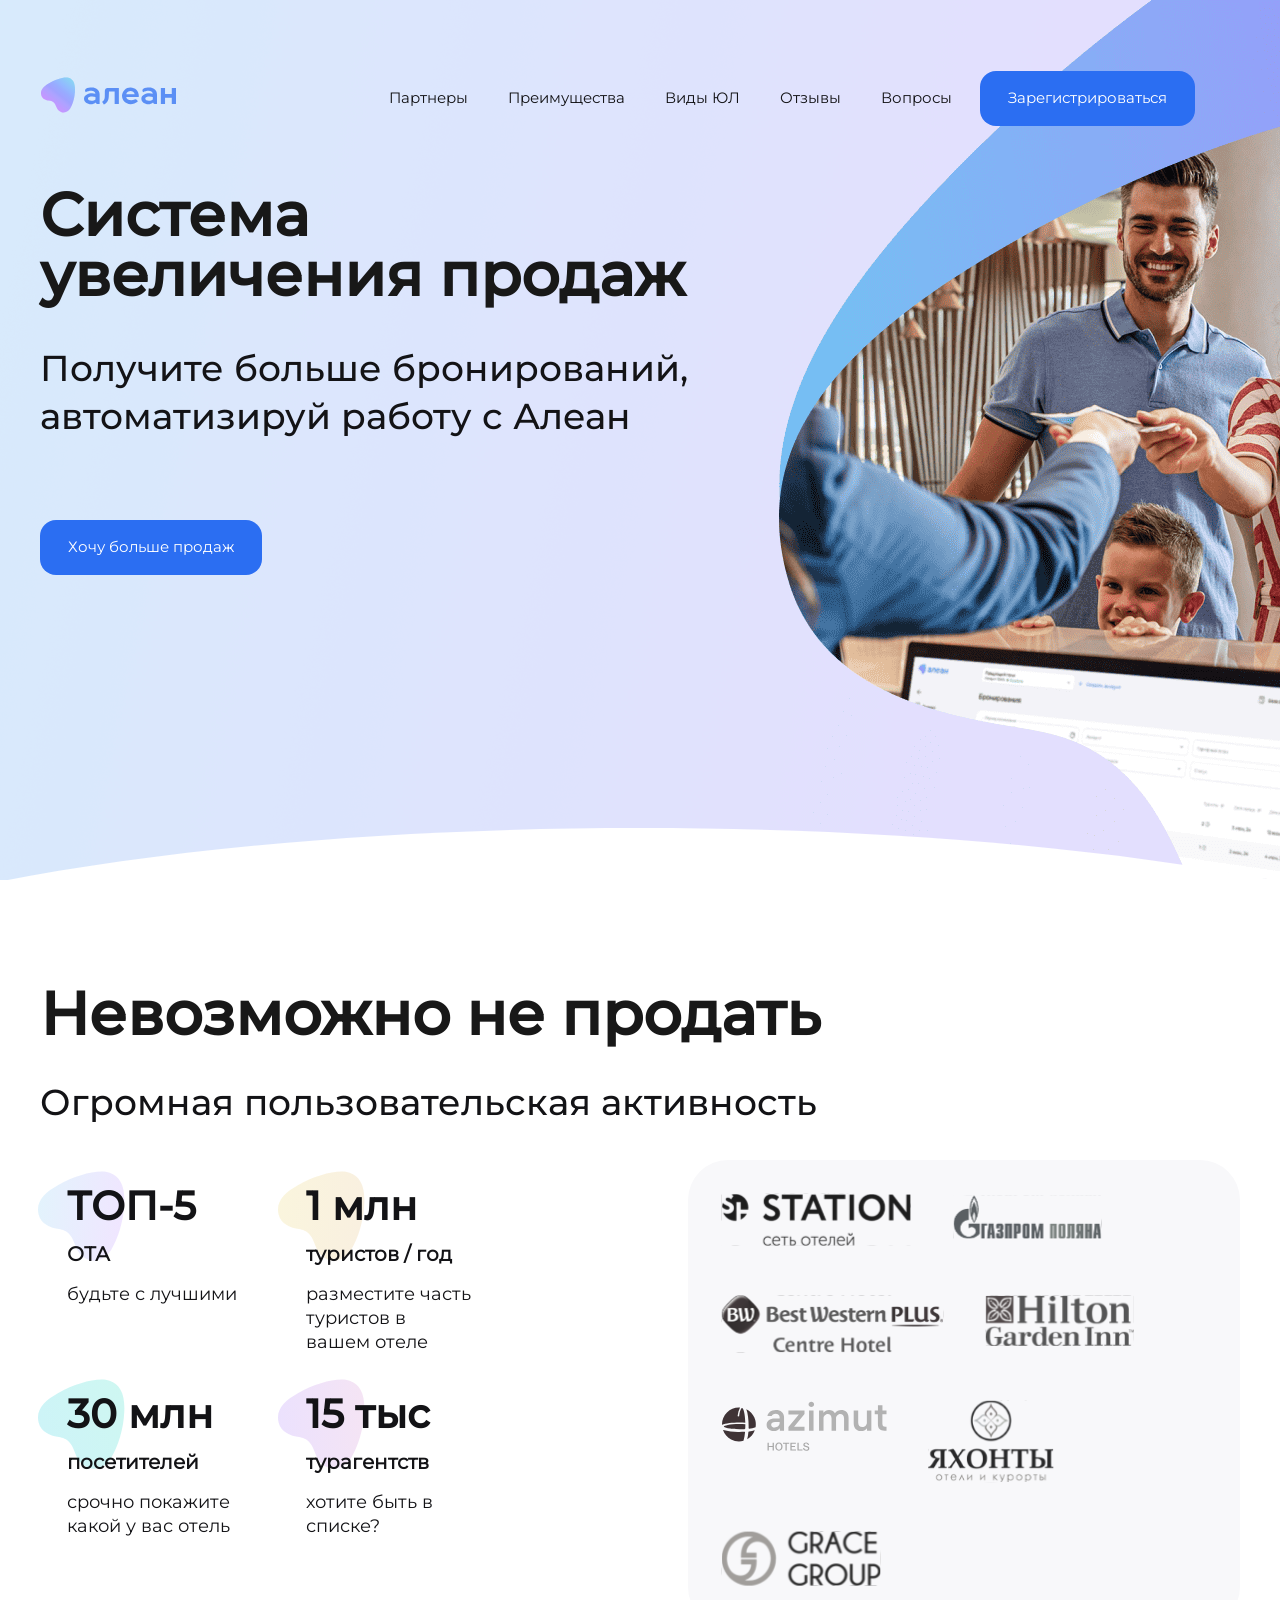
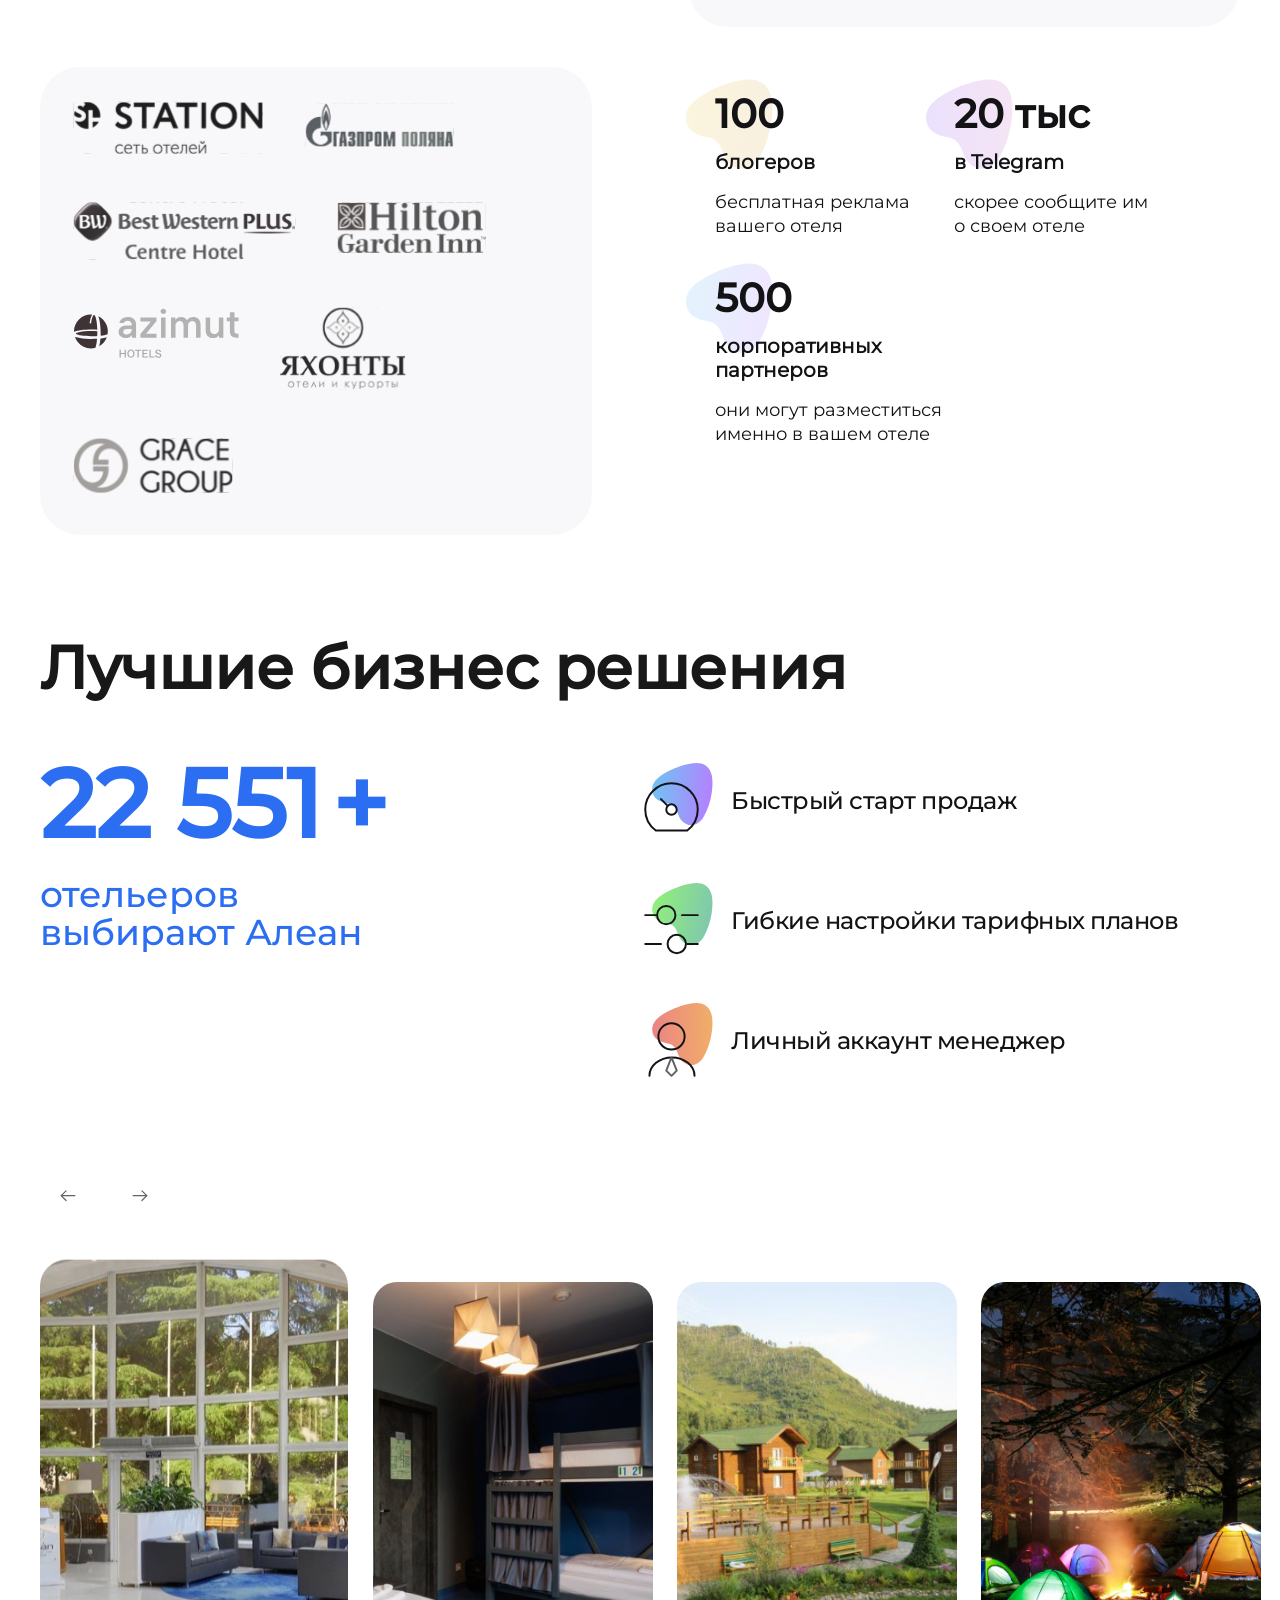
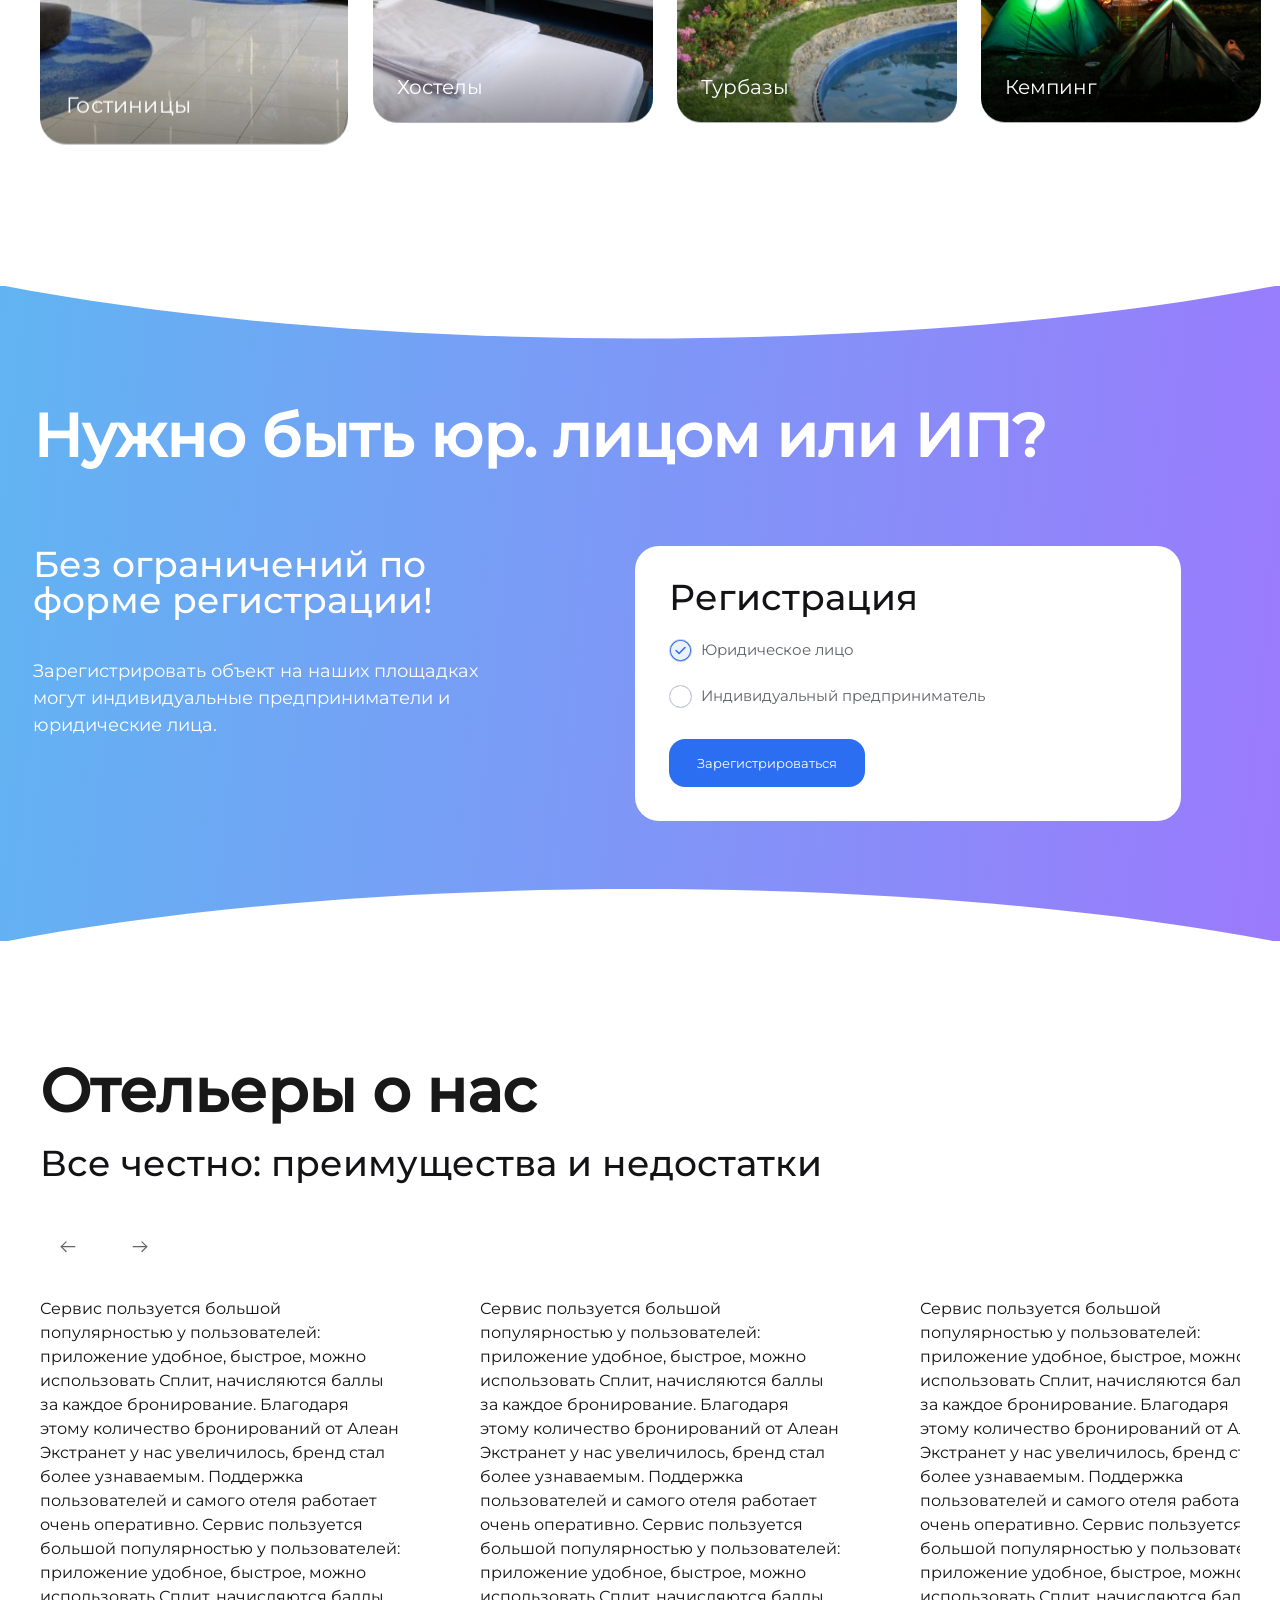
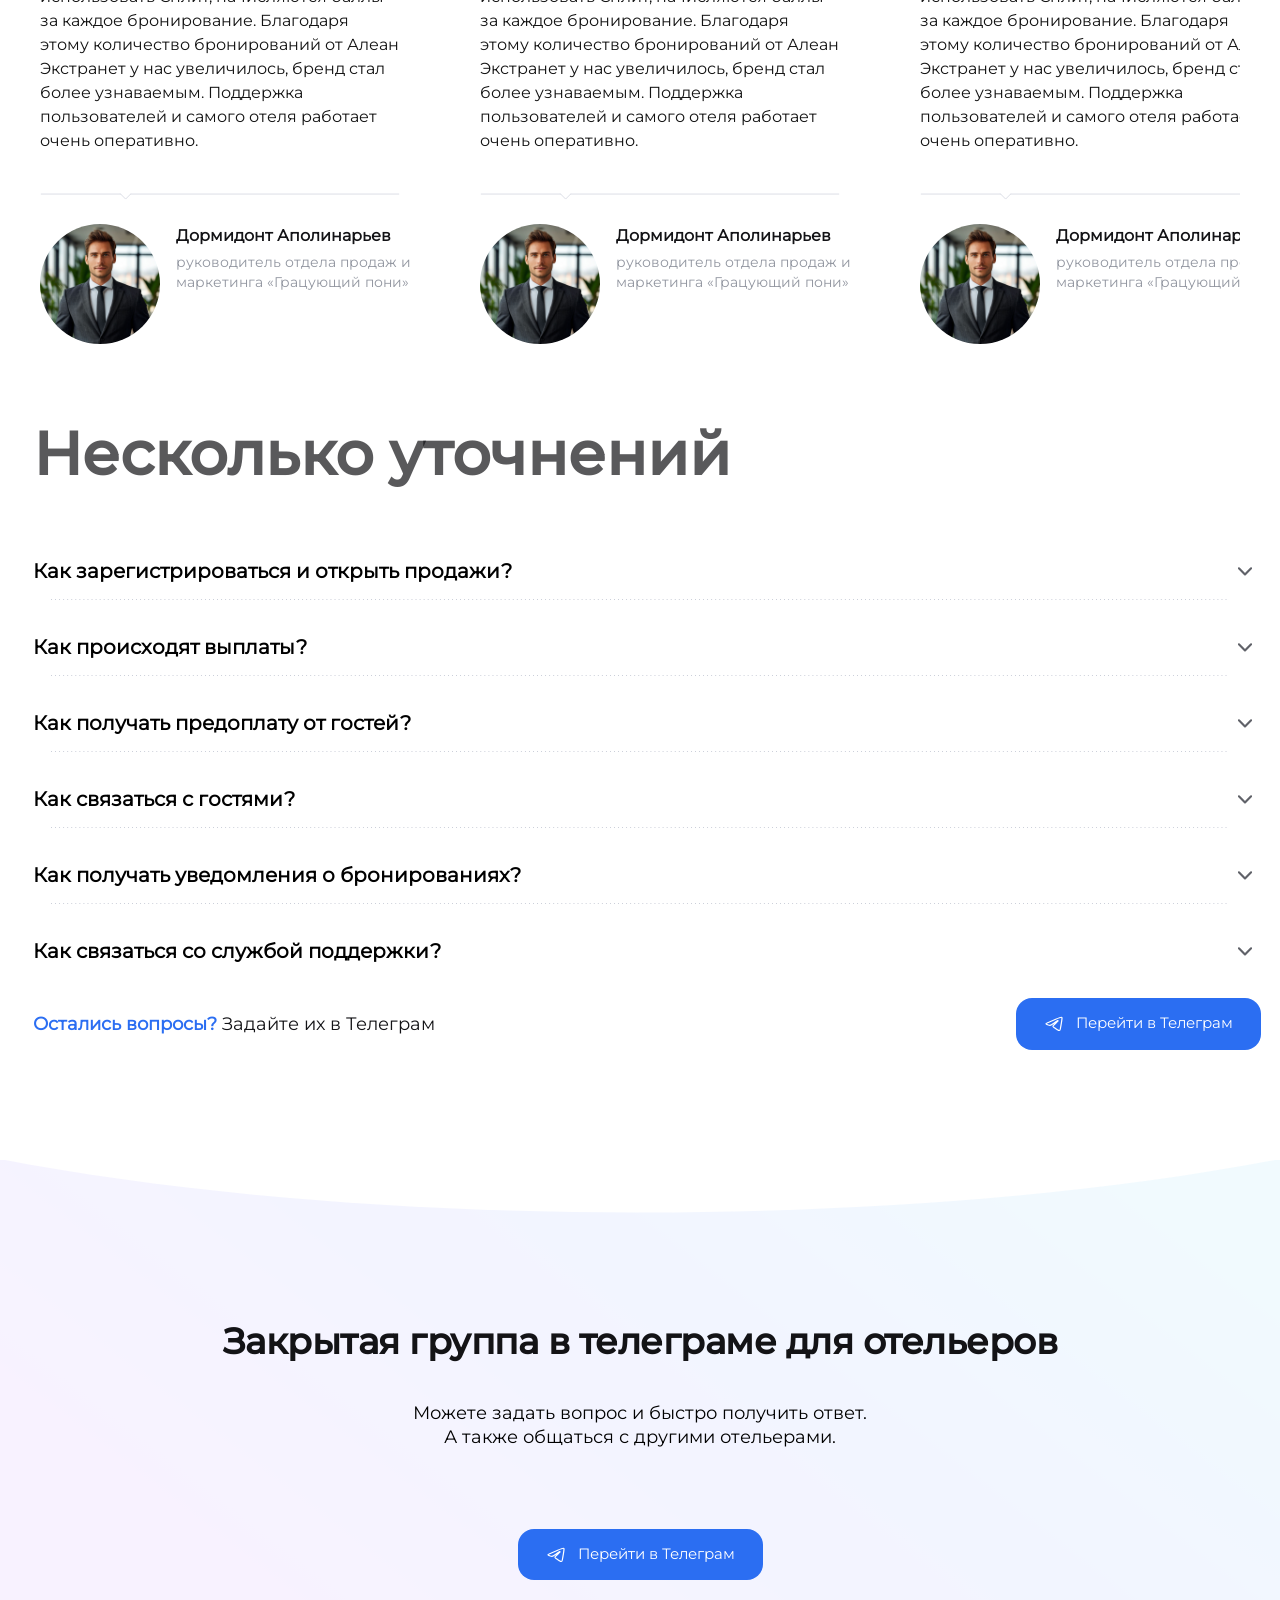
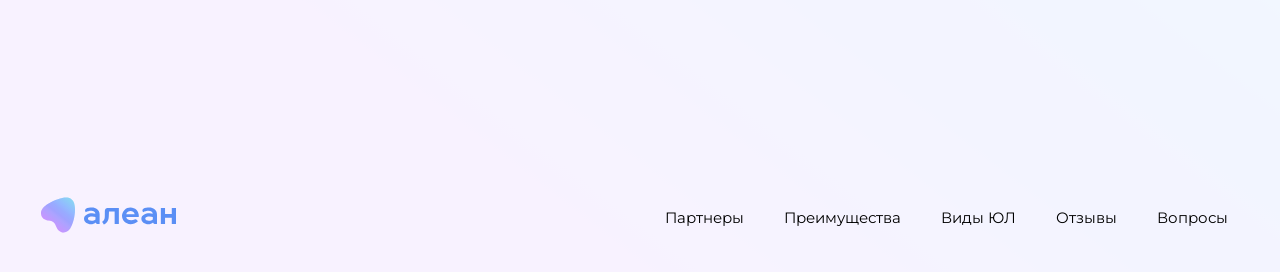
==== index.html @ 61c2b5ed "g" ====
<!DOCTYPE html>
<html lang="ru">
  <head>
    <meta charset="UTF-8" >
    <meta name="viewport" content="width=device-width, initial-scale=1.0" >
    <title>
      Экстранет Алеан - Продать номер стало еще проще. В ТОПе OTA продаж
    </title>
    <meta
      name="description"
      content="Добавьте свой отель на Alean и привлеките больше туристов! Вы будете на сайте, в сети турагентств и корпоративных гостей."
    >
    <base href="/" >
    <link
      rel="preload"
      as="image"
      href="./assets/images/backgrounds/bg-360.webp"
      media="(max-width: 359px)"
    >
    <link
      rel="preload"
      as="image"
      href="./assets/images/backgrounds/bg-900.webp"
      media="(min-width: 360px) and (max-width: 899px)"
    >
    <link
      rel="preload"
      as="image"
      href="./assets/images/backgrounds/bg.webp"
      media="(min-width: 900px)"
    >

    <link rel="preload" as="style" href="./assets/css/style.css" >
    <link rel="modulepreload" as="script" href="./assets/js/slider.js" >
    <link rel="modulepreload" as="script" href="./assets/js/scroll.js" >

    <link rel="canonical" href="https://extranet.alean.ru/" >
    <link rel="publisher" href="https://extranet.alean.ru" >
    <meta name="author" content="ООО Алеан" >
    <meta name="copyright" content="ООО Алеан" >
    <meta name="robots" content="index follow" >
    <meta name="yandex" content="noyaca noarchive all" >
    <meta
      property="og:title"
      content="Продать номер стало еще проще. В ТОПе OTA продаж "
    >
    <meta
      property="og:description"
      content="Добавьте свой отель на Alean и привлеките больше туристов!"
    >
    <meta property="og:url" content="https://extranet.alean.ru" >
    <meta property="og:type" content="website" >
    <meta property="og:site_name" content="Эстранет Алеан" >
    <meta property="og:image" content="./assets/images/banner__promo.png" >
    <meta property="og:image:width" content="1200" >
    <meta property="og:image:height" content="630" >
    <meta
      property="og:image:alt"
      content="Добавьте свой отель на Alean и привлеките больше туристов!"
    >
    <!-- URL_изображения_1200x630 -->
    <meta property="og:image" content="./assets/images/banner__promo.png" >
    <meta property="og:image:width" content="600" >
    <meta property="og:image:height" content="315" >
    <meta
      property="og:image:alt"
      content="Добавьте свой отель на Alean и привлеките больше туристов!"
    >
    <!-- URL_изображения_600x315 -->
    <meta property="og:image" content="./assets/images/banner__promo.png" >
    <meta property="og:image:width" content="1200" >
    <meta property="og:image:height" content="1200" >
    <meta
      property="og:image:alt"
      content="Добавьте свой отель на Alean и привлеките больше туристов!"
    >
    <!-- URL_изображения_1200x1200 -->
    <meta property="og:image" content="./assets/images/banner__promo.png" >
    <meta property="og:image:width" content="900" >
    <meta property="og:image:height" content="600" >
    <meta
      property="og:image:alt"
      content="Добавьте свой отель на Alean и привлеките больше туристов!"
    >
    <!-- URL_изображения_900x600 -->
    <meta property="og:image" content="./assets/images/banner__promo.png" >
    <meta property="og:image:width" content="1200" >
    <meta property="og:image:height" content="900" >
    <meta
      property="og:image:alt"
      content="Добавьте свой отель на Alean и привлеките больше туристов!"
    >
    <!-- URL_изображения_1200x900 -->
    <meta property="og:locale" content="ru_RU" >
    <!--  -->
    <link
      rel="shortcut icon"
      href="./assets/images/favicon/favicon.ico"
      type="image/x-icon"
    >
    <link
      rel="apple-touch-icon"
      sizes="57x57"
      href="./assets/images/favicon/apple-touch-icon-57x57.png"
    >
    <link
      rel="apple-touch-icon"
      sizes="72x72"
      href="./assets/images/favicon/apple-touch-icon-72x72.png"
    >
    <link
      rel="apple-touch-icon"
      sizes="76x76"
      href="./assets/images/favicon/apple-touch-icon-76x76.png"
    >
    <link
      rel="apple-touch-icon"
      sizes="114x114"
      href="./assets/images/favicon/apple-touch-icon-114x114.png"
    >
    <link
      rel="apple-touch-icon"
      sizes="120x120"
      href="./assets/images/favicon/apple-touch-icon-120x120.png"
    >
    <link
      rel="apple-touch-icon"
      sizes="144x144"
      href="./assets/images/favicon/apple-touch-icon-144x144.png"
    >
    <link
      rel="apple-touch-icon"
      sizes="152x152"
      href="./assets/images/favicon/apple-touch-icon-152x152.png"
    >
    <link
      rel="apple-touch-icon"
      sizes="180x180"
      href="./assets/images/favicon/apple-touch-icon-180x180.png"
    >
    <link
      rel="mask-icon"
      href="./assets/images/favicon/safari-pinned-tab.svg"
      color="#769edb"
    >
    <link
      rel="icon"
      type="image/png"
      sizes="16x16"
      href="./assets/images/favicon/favicon-16x16.png"
    >
    <link
      rel="icon"
      type="image/png"
      sizes="32x32"
      href="./assets/images/favicon/favicon-32x32.png"
    >
    <link
      rel="icon"
      type="image/png"
      sizes="96x96"
      href="./assets/images/favicon/favicon-96x96.png"
    >
    <link
      rel="icon"
      type="image/png"
      sizes="192x192"
      href="./assets/images/favicon/android-icon-192x192.png"
    >
    <meta name="msapplication-TileColor" content="#ffffff" >
    <meta
      name="msapplication-TileImage"
      content="./assets/images/favicon/mstile-144x144.png"
    >
    <meta name="format-detection" content="telephone=no">
    <meta name="format-detection" content="email=no">
    <meta name="theme-color" content="#ffffff" >
    <link rel="stylesheet" href="./assets/css/style.css" >
    <link rel="stylesheet" href="./assets/css/animate.css" >
    <script src="./assets/js/animated.js"></script>
  </head>

  <body>
    <header class="header" id="header">
      <!-- noindex -->
      <a
        href="https://www.alean.ru/"
        class="header__logo logo"
        itemscope
        itemtype="http://schema.org/ImageObject"
        rel="nofollow noopener noreferrer"
        target="_blank"
      >
        <img
          decoding="async"
          loading="lazy"
          src="./assets/images/logos/alean.svg"
          class="logo__image"
          alt="Национальный туроператор Алеан"
          itemprop="contentUrl"
        >
        <meta
          content="Логотип национального туроператора Алеан"
          itemprop="name"
        >
        <meta
          content="Экстранет Алеан - Продать номер стало еще проще. В ТОПе OTA продаж"
          itemprop="description"
        >
      </a>
      <!-- /noindex -->
      <div class="header__menu menu">
        <div class="menu__icon">
          <span class="menu__icon--line"></span>
          <span class="menu__icon--line"></span>
          <span class="menu__icon--line"></span>
        </div>
        <nav class="menu__body">
          <ul
            class="menu__list"
            itemscope
            itemtype="http://www.schema.org/SiteNavigationElement"
          >
            <li class="menu__item" itemprop="name">
              <a href="#partners" class="menu__link" itemprop="url">Партнеры</a>
            </li>
            <li class="menu__item" itemprop="name">
              <a href="#advantages" class="menu__link" itemprop="url"
                >Преимущества</a
              >
            </li>
            <li class="menu__item" itemprop="name">
              <a href="#types-legal-entities" class="menu__link" itemprop="url"
                >Виды ЮЛ</a
              >
            </li>
            <li class="menu__item" itemprop="name">
              <a href="#reviews" class="menu__link" itemprop="url">Отзывы</a>
            </li>
            <li class="menu__item" itemprop="name">
              <a href="#questions" class="menu__link" itemprop="url">Вопросы</a>
            </li>
          </ul>
        </nav>
      </div>
      <!-- noindex -->
      <a
        href="https://extranet.alean.ru/"
        class="header__button button button--primary"
        rel="nofollow noopener noreferrer"
        target="_blank"
      >
        <span class="button__text"> Зарегистрироваться </span>
      </a>
      <!-- /noindex -->
    </header>
    <main>
      <div class="promo" itemscope itemtype="http://schema.org/WPHeader">
        <div class="promo__wrapper">
          <div class="promo__text">
            <h1 class="h1 promo__title fadeInUp animated" itemprop="name">
              Система<br >увеличения продаж
            </h1>
            <p
              class="h2 promo__description fadeInUp animated"
              itemprop="description"
            >
              Получите больше бронирований, автоматизируй работу с Алеан
            </p>
            <a
              href="https://extranet.alean.ru/"
              class="promo__button button button--primary slideInUp animated"
              target="_blank"
              rel="nofollow noopener noreferrer"
            >
              <span class="button__text"> Хочу больше продаж </span>
            </a>
          </div>
        </div>
        <span class="mask--ellipse-bottom"></span>
      </div>
      <section id="partners" class="partners">
        <h2 class="h1 partners__heading">Невозможно не продать</h2>
        <p class="h2 partners__subtitle">
          Огромная пользовательская активность
        </p>
        <div class="partners__benefits benefits">
          <div class="benefits__item">
            <b class="h3 benefits__title">ТОП-5</b>
            <span class="benefits__subtitle">ОТА</span>
            <div class="benefits__description">будьте с лучшими</div>
            <img
              decoding="async"
              loading="lazy"
              src="./assets/images/icons/alean-gray.svg"
              alt="Иконка Alean (серый)"
              class="benefits__icon animated slideFade"
              data-animated-delay="0.1"
            >
          </div>
          <div class="benefits__item">
            <b class="h3 benefits__title">1 млн</b>
            <span class="benefits__subtitle">туристов / год</span>
            <div class="benefits__description">
              разместите часть <br class="transfer" >туристов в вашем отеле
            </div>
            <img
              decoding="async"
              loading="lazy"
              src="./assets/images/icons/alean-orange.svg"
              alt="Иконка Alean (оранжевый)"
              class="benefits__icon animated slideFade"
              data-animated-delay="3"
            >
          </div>
          <div class="benefits__item">
            <b class="h3 benefits__title">30 млн</b>
            <span class="benefits__subtitle">посетителей</span>
            <div class="benefits__description">
              срочно покажите какой у вас отель
            </div>
            <img
              decoding="async"
              loading="lazy"
              src="./assets/images/icons/alean-blue.svg"
              alt="Иконка Alean (синий)"
              class="benefits__icon animated slideFade"
              data-animated-delay="5"
            >
          </div>
          <div class="benefits__item">
            <b class="h3 benefits__title">15 тыс</b>
            <span class="benefits__subtitle">турагентств</span>
            <div class="benefits__description">хотите быть в списке?</div>
            <img
              decoding="async"
              loading="lazy"
              src="./assets/images/icons/alean-pink.svg"
              alt="Иконка Alean (розовый)"
              class="benefits__icon animated slideFade"
              data-animated-delay="5"
            >
          </div>
        </div>
        <div class="partners__members members">
          <div class="members__item">
            <img
              decoding="async"
              loading="lazy"
              src="./assets/images/logos/station.svg"
              alt="Логотип Station"
              class="members__logo"
            >
          </div>
          <div class="members__item">
            <img
              decoding="async"
              loading="lazy"
              src="./assets/images/logos/gazprom-polyana.svg"
              alt="Логотип Gazprom Polyana"
              class="members__logo"
            >
          </div>
          <div class="members__item">
            <img
              decoding="async"
              loading="lazy"
              src="./assets/images/logos/best-western-plus.svg"
              alt="Логотип Best Western Plus"
              class="members__logo"
            >
          </div>
          <div class="members__item">
            <img
              decoding="async"
              loading="lazy"
              src="./assets/images/logos/hilton.svg"
              alt="Логотип Hilton"
              class="members__logo"
            >
          </div>
          <div class="members__item">
            <img
              decoding="async"
              loading="lazy"
              src="./assets/images/logos/azimut.svg"
              alt="Логотип Azimut"
              class="members__logo"
            >
          </div>
          <div class="members__item">
            <img
              decoding="async"
              loading="lazy"
              src="./assets/images/logos/yahonty.svg"
              alt="Логотип Yahonty"
              class="members__logo"
            >
          </div>
          <div class="members__item">
            <img
              decoding="async"
              loading="lazy"
              src="./assets/images/logos/grace-group.svg"
              alt="Логотип Grace Group"
              class="members__logo"
            >
          </div>
        </div>
        <div class="partners__members members">
          <div class="members__item">
            <img
              decoding="async"
              loading="lazy"
              src="./assets/images/logos/station.svg"
              alt="Логотип Station"
              class="members__logo"
            >
          </div>
          <div class="members__item">
            <img
              decoding="async"
              loading="lazy"
              src="./assets/images/logos/gazprom-polyana.svg"
              alt="Логотип Gazprom Polyana"
              class="members__logo"
            >
          </div>
          <div class="members__item">
            <img
              decoding="async"
              loading="lazy"
              src="./assets/images/logos/best-western-plus.svg"
              alt="Логотип Best Western Plus"
              class="members__logo"
            >
          </div>
          <div class="members__item">
            <img
              decoding="async"
              loading="lazy"
              src="./assets/images/logos/hilton.svg"
              alt="Логотип Hilton"
              class="members__logo"
            >
          </div>
          <div class="members__item">
            <img
              decoding="async"
              loading="lazy"
              src="./assets/images/logos/azimut.svg"
              alt="Логотип Azimut"
              class="members__logo"
            >
          </div>
          <div class="members__item">
            <img
              decoding="async"
              loading="lazy"
              src="./assets/images/logos/yahonty.svg"
              alt="Логотип Yahonty"
              class="members__logo"
            >
          </div>
          <div class="members__item">
            <img
              decoding="async"
              loading="lazy"
              src="./assets/images/logos/grace-group.svg"
              alt="Логотип Grace Group"
              class="members__logo"
            >
          </div>
        </div>
        <div class="partners__benefits benefits">
          <div class="benefits__item">
            <b class="h3 benefits__title">100</b>
            <span class="benefits__subtitle">блогеров</span>
            <div class="benefits__description">
              бесплатная реклама вашего отеля
            </div>
            <img
              decoding="async"
              loading="lazy"
              src="./assets/images/icons/alean-orange.svg"
              alt="Иконка Alean (оранжевый)"
              class="benefits__icon animated slideFade"
            >
          </div>
          <div class="benefits__item">
            <b class="h3 benefits__title">20 тыс</b>
            <span class="benefits__subtitle">в Telegram</span>
            <div class="benefits__description">
              скорее сообщите им о своем отеле
            </div>
            <img
              decoding="async"
              loading="lazy"
              src="./assets/images/icons/alean-pink.svg"
              alt="Иконка Alean (розовый)"
              class="benefits__icon animated slideFade"
            >
          </div>
          <div class="benefits__item benefits__item--wide">
            <b class="h3 benefits__title">500</b>
            <span class="benefits__subtitle">корпоративных партнеров</span>
            <div class="benefits__description">
              они могут разместиться именно в вашем отеле
            </div>
            <img
              decoding="async"
              loading="lazy"
              src="./assets/images/icons/alean-gray.svg"
              alt="Иконка Alean (серый)"
              class="benefits__icon animated slideFade"
            >
          </div>
        </div>
      </section>
      <section id="advantages" class="advantages">
        <div class="advantages__wrapper">
          <h2 class="h1 advantages__title">Лучшие бизнес решения</h2>
          <div class="advantages__count-members count-members">
            <div class="count-members__wrapper">
              <b class="count-members__counter" id="counter">0</b>
              <b
                class="count-members__plus animated rotateInDownLeft"
                data-animated-delay="1.9s"
              >
                +
              </b>
            </div>
            <span class="h2 count-members__text">
              отельеров<br >выбирают Алеан
            </span>
          </div>
          <div class="advantages__list">
            <div class="advantages__item">
              <div class="advantages__image">
                <img
                  decoding="async"
                  loading="lazy"
                  src="./assets/images/icons/alean-violet.svg"
                  alt="Быстрый старт продаж"
                  class="advantages__background animated slideFade"
                >
                <img
                  decoding="async"
                  loading="lazy"
                  src="./assets/images/icons/speed.svg"
                  alt="Быстрый старт продаж"
                  class="advantages__icon animated fadeIn"
                >
              </div>
              <div class="h4 advantages__text">Быстрый старт продаж</div>
            </div>
            <div class="advantages__item">
              <div class="advantages__image">
                <img
                  decoding="async"
                  loading="lazy"
                  src="./assets/images/icons/options.svg"
                  alt="Быстрый старт продаж"
                  class="advantages__icon"
                >
                <img
                  decoding="async"
                  loading="lazy"
                  src="./assets/images/icons/alean-green.svg"
                  alt="Быстрый старт продаж"
                  class="advantages__background animated slideFade"
                >
              </div>
              <div class="h4 advantages__text">
                Гибкие настройки тарифных планов
              </div>
            </div>
            <div class="advantages__item">
              <div class="advantages__image">
                <img
                  decoding="async"
                  loading="lazy"
                  src="./assets/images/icons/manager.svg"
                  alt="Быстрый старт продаж"
                  class="advantages__icon"
                >
                <img
                  decoding="async"
                  loading="lazy"
                  src="./assets/images/icons/alean-pink-peach.svg"
                  alt="Быстрый старт продаж"
                  class="advantages__background animated slideFade"
                >
              </div>
              <div class="h4 advantages__text">Личный аккаунт менеджер</div>
            </div>
          </div>
        </div>
        <div
          class="container"
          itemscope
          itemtype="http://schema.org/ImageGallery"
        >
          <div
            class="slider slider--placement-options"
            data-slider="slider"
            data-loop="true"
            data-scale="true"
            data-autoplay="true"
          >
            <div class="slider__navigation">
              <button
                class="button button--slider slider__button-prev"
                aria-label="Предыдущий слайд"
              >
                <img
                  decoding="async"
                  loading="lazy"
                  src="./assets/images/icons/arrow-left.svg"
                  alt=""
                  class="button__icon"
                >
              </button>
              <button
                class="button button--slider slider__button-next"
                aria-label="Следующий слайд"
              >
                <img
                  decoding="async"
                  loading="lazy"
                  src="./assets/images/icons/arrow-right.svg"
                  alt=""
                  class="button__icon"
                >
              </button>
            </div>
            <div class="slider__wrapper">
              <div class="slider__items">
                <div
                  class="slider__item"
                  itemprop="image"
                  itemscope
                  itemtype="http://schema.org/ImageObject"
                >
                  <div class="slider__image">
                    <img
                      decoding="async"
                      src="./assets/images/hotels.webp"
                      alt="Гостиницы"
                      class="slider__image-link"
                      itemprop="contentUrl"
                    >
                  </div>
                  <div
                    class="slider__text placement-options__slider-text"
                    itemprop="caption"
                  >
                    Гостиницы
                  </div>
                </div>
                <div
                  class="slider__item"
                  itemprop="image"
                  itemscope
                  itemtype="http://schema.org/ImageObject"
                >
                  <div class="slider__image">
                    <img
                      decoding="async"
                      src="./assets/images/hostels.webp"
                      alt="Хостелы"
                      class="slider__image-link"
                      itemprop="contentUrl"
                    >
                  </div>
                  <div
                    class="slider__text placement-options__slider-text"
                    itemprop="caption"
                  >
                    Хостелы
                  </div>
                </div>
                <div
                  class="slider__item"
                  itemprop="image"
                  itemscope
                  itemtype="http://schema.org/ImageObject"
                >
                  <div class="slider__image">
                    <img
                      decoding="async"
                      src="./assets/images/camp-sites.webp"
                      alt="Турбазы"
                      class="slider__image-link"
                      itemprop="contentUrl"
                    >
                  </div>
                  <div
                    class="slider__text placement-options__slider-text"
                    itemprop="caption"
                  >
                    Турбазы
                  </div>
                </div>
                <div
                  class="slider__item"
                  itemprop="image"
                  itemscope
                  itemtype="http://schema.org/ImageObject"
                >
                  <div class="slider__image">
                    <img
                      decoding="async"
                      src="./assets/images/camping.webp"
                      alt="Кемпинги"
                      class="slider__image-link"
                      itemprop="contentUrl"
                    >
                  </div>
                  <div
                    class="slider__text placement-options__slider-text"
                    itemprop="caption"
                  >
                    Кемпинг
                  </div>
                </div>
                <div
                  class="slider__item"
                  itemprop="image"
                  itemscope
                  itemtype="http://schema.org/ImageObject"
                >
                  <div class="slider__image">
                    <img
                      decoding="async"
                      src="./assets/images/sanatorium.webp"
                      alt="Санатории"
                      class="slider__image-link"
                      itemprop="contentUrl"
                    >
                  </div>
                  <div
                    class="slider__text placement-options__slider-text"
                    itemprop="caption"
                  >
                    Санаторий
                  </div>
                </div>
                <div
                  class="slider__item"
                  itemprop="image"
                  itemscope
                  itemtype="http://schema.org/ImageObject"
                >
                  <div class="slider__image">
                    <img
                      decoding="async"
                      src="./assets/images/guest-houses.webp"
                      alt="Гостевые дома"
                      class="slider__image-link"
                      itemprop="contentUrl"
                    >
                  </div>
                  <div
                    class="slider__text placement-options__slider-text"
                    itemprop="caption"
                  >
                    Гостевые дома
                  </div>
                </div>
                <div
                  class="slider__item"
                  itemprop="image"
                  itemscope
                  itemtype="http://schema.org/ImageObject"
                >
                  <div class="slider__image">
                    <img
                      decoding="async"
                      src="./assets/images/cottages.webp"
                      alt="Коттеджи"
                      class="slider__image-link"
                      itemprop="contentUrl"
                    >
                  </div>
                  <div
                    class="slider__text placement-options__slider-text"
                    itemprop="caption"
                  >
                    Коттеджи
                  </div>
                </div>
              </div>
            </div>
          </div>
        </div>
      </section>
      <section class="types-legal-entities" id="types-legal-entities">
        <span class="mask--ellipse-top"></span>
        <div class="types-legal-entities__wrapper">
          <h2 class="h1 types-legal-entities__title">
            Нужно быть юр. лицом или ИП?
          </h2>
          <aside class="types-legal-entities__promo">
            <p class="h2 types-legal-entities__subtitle">
              Без ограничений по форме регистрации!
            </p>
            <p class="types-legal-entities__description">
              Зарегистрировать объект на наших площадках могут индивидуальные
              предприниматели и юридические лица.
            </p>
          </aside>
          <aside
            class="types-legal-entities__choice-tariff choice-tariff"
            data-radio-group="tariff"
          >
            <h4 class="h2 choice-tariff__title">Регистрация</h4>
            <form class="choice-tariff__form">
              <div class="radio">
                <label class="radio__label">
                  <input
                    checked
                    type="radio"
                    name="options"
                    class="radio__input"
                    data-radio-option
                    value="utm_campaign=%D0%BE%D0%B1%D1%89%D0%B8%D0%B9+%D1%82%D1%80%D0%B0%D1%84%D0%B8%D0%BA+%D1%8E%D1%80.+%D0%BB%D0%B8%D1%86%D0%BE&utm_content=%D1%8E%D1%80.+%D0%BB%D0%B8%D1%86%D0%BE"
                  >
                  <span class="radio__text">Юридическое лицо</span>
                </label>
              </div>
              <div class="radio">
                <label class="radio__label">
                  <input
                    type="radio"
                    name="options"
                    class="radio__input"
                    data-radio-option
                    value="utm_campaign=%D0%BE%D0%B1%D1%89%D0%B8%D0%B9+%D1%82%D1%80%D0%B0%D1%84%D0%B8%D0%BA+%D0%B8%D0%BF&utm_content=%D0%B8%D0%BF"
                  >
                  <span class="radio__text"
                    >Индивидуальный предприниматель</span
                  >
                </label>
              </div>
            </form>
            <button
              type="button"
              class="choice-tariff__button button button--primary pulse"
              data-submit-button
            >
              <span class="button__text">Зарегистрироваться</span>
            </button>
          </aside>
        </div>
        <span class="mask--ellipse-bottom"></span>
      </section>
      <section id="reviews" class="reviews">
        <h2 class="h1 reviews__title">Отельеры о нас</h2>
        <p class="h2 reviews__subtitle">
          Все честно: преимущества и недостатки
        </p>
        <div class="container">
          <div
            class="slider slider--reviews"
            data-slider="slider"
            data-loop="true"
          >
            <div class="slider__navigation">
              <button
                class="button button--slider slider__button-prev"
                aria-label="Предыдущий слайд"
              >
                <img
                  decoding="async"
                  loading="lazy"
                  src="./assets/images/icons/arrow-left.svg"
                  alt=""
                  class="button__icon"
                >
              </button>
              <button
                class="button button--slider slider__button-next"
                aria-label="Следующий слайд"
              >
                <img
                  decoding="async"
                  loading="lazy"
                  src="./assets/images/icons/arrow-right.svg"
                  alt=""
                  class="button__icon"
                >
              </button>
            </div>
            <div
              class="slider__wrapper"
              itemscope
              itemtype="http://schema.org/UserComments"
            >
              <div class="slider__items">
                <div class="slider__item">
                  <div class="reviews__content">
                    <p class="reviews__text" itemprop="commentText">
                      Сервис пользуется большой популярностью у пользователей:
                      приложение удобное, быстрое, можно использовать Сплит,
                      начисляются баллы за каждое бронирование. Благодаря этому
                      количество бронирований от Алеан Экстранет у нас
                      увеличилось, бренд стал более узнаваемым. Поддержка
                      пользователей и самого отеля работает очень оперативно.
                      Сервис пользуется большой популярностью у пользователей:
                      приложение удобное, быстрое, можно использовать Сплит,
                      начисляются баллы за каждое бронирование. Благодаря этому
                      количество бронирований от Алеан Экстранет у нас
                      увеличилось, бренд стал более узнаваемым. Поддержка
                      пользователей и самого отеля работает очень оперативно.
                    </p>
                    <meta content="01-12-2024" itemprop="commentTime" >
                    <span class="mask--divider"></span>
                    <div class="reviews__author">
                      <img
                        decoding="async"
                        loading="lazy"
                        src="./assets/images/author-image2.jpeg"
                        alt=""
                        class="reviews__author-image"
                      >
                      <div
                        class="reviews__author-text"
                        itemprop="creator"
                        itemscope=""
                        itemtype="http://schema.org/Person"
                      >
                        <b class="reviews__author-name" itemprop="name">
                          Дормидонт Аполинарьев
                        </b>
                        <span class="reviews__author-description">
                          руководитель отдела продаж и маркетинга «Грацующий
                          пони»
                        </span>
                      </div>
                    </div>
                  </div>
                </div>
                <div class="slider__item">
                  <div class="reviews__content">
                    <p class="reviews__text" itemprop="commentText">
                      Сервис пользуется большой популярностью у пользователей:
                      приложение удобное, быстрое, можно использовать Сплит,
                      начисляются баллы за каждое бронирование. Благодаря этому
                      количество бронирований от Алеан Экстранет у нас
                      увеличилось, бренд стал более узнаваемым. Поддержка
                      пользователей и самого отеля работает очень оперативно.
                      Сервис пользуется большой популярностью у пользователей:
                      приложение удобное, быстрое, можно использовать Сплит,
                      начисляются баллы за каждое бронирование. Благодаря этому
                      количество бронирований от Алеан Экстранет у нас
                      увеличилось, бренд стал более узнаваемым. Поддержка
                      пользователей и самого отеля работает очень оперативно.
                    </p>
                    <!-- <button id="openModal1" class="button button--reviews-video"> <img decoding="async" loading="lazy" src="./assets/images/icons/video-square.svg" alt="посмотреть видео-отзыв" class="button__icon"> <span class="button__text"> Видео-отзыв </span> </button> -->
                    <meta content="01-12-2024" itemprop="commentTime" >
                    <span class="mask--divider"></span>
                    <div class="reviews__author">
                      <img
                        decoding="async"
                        loading="lazy"
                        src="./assets/images/author-image2.jpeg"
                        alt=""
                        class="reviews__author-image"
                      >
                      <div
                        class="reviews__author-text"
                        itemprop="creator"
                        itemscope=""
                        itemtype="http://schema.org/Person"
                      >
                        <b class="reviews__author-name" itemprop="name">
                          Дормидонт Аполинарьев
                        </b>
                        <span class="reviews__author-description">
                          руководитель отдела продаж и маркетинга «Грацующий
                          пони»
                        </span>
                      </div>
                    </div>
                  </div>
                </div>
                <div class="slider__item">
                  <div class="reviews__content">
                    <p class="reviews__text" itemprop="commentText">
                      Сервис пользуется большой популярностью у пользователей:
                      приложение удобное, быстрое, можно использовать Сплит,
                      начисляются баллы за каждое бронирование. Благодаря этому
                      количество бронирований от Алеан Экстранет у нас
                      увеличилось, бренд стал более узнаваемым. Поддержка
                      пользователей и самого отеля работает очень оперативно.
                      Сервис пользуется большой популярностью у пользователей:
                      приложение удобное, быстрое, можно использовать Сплит,
                      начисляются баллы за каждое бронирование. Благодаря этому
                      количество бронирований от Алеан Экстранет у нас
                      увеличилось, бренд стал более узнаваемым. Поддержка
                      пользователей и самого отеля работает очень оперативно.
                    </p>
                    <meta content="01-12-2024" itemprop="commentTime" >
                    <span class="mask--divider"></span>
                    <div class="reviews__author">
                      <img
                        decoding="async"
                        loading="lazy"
                        src="./assets/images/author-image2.jpeg"
                        alt=""
                        class="reviews__author-image"
                      >
                      <div
                        class="reviews__author-text"
                        itemprop="creator"
                        itemscope=""
                        itemtype="http://schema.org/Person"
                      >
                        <b class="reviews__author-name" itemprop="name">
                          Дормидонт Аполинарьев
                        </b>
                        <span class="reviews__author-description">
                          руководитель отдела продаж и маркетинга «Грацующий
                          пони»
                        </span>
                      </div>
                    </div>
                  </div>
                </div>
                <div class="slider__item">
                  <div class="reviews__content">
                    <p class="reviews__text" itemprop="commentText">
                      Сервис пользуется большой популярностью у пользователей:
                      приложение удобное, быстрое, можно использовать Сплит,
                      начисляются баллы за каждое бронирование. Благодаря этому
                      количество бронирований от Алеан Экстранет у нас
                      увеличилось, бренд стал более узнаваемым. Поддержка
                      пользователей и самого отеля работает очень оперативно.
                      Сервис пользуется большой популярностью у пользователей:
                      приложение удобное, быстрое, можно использовать Сплит,
                      начисляются баллы за каждое бронирование. Благодаря этому
                      количество бронирований от Алеан Экстранет у нас
                      увеличилось, бренд стал более узнаваемым. Поддержка
                      пользователей и самого отеля работает очень оперативно.
                    </p>
                    <meta content="01-12-2024" itemprop="commentTime" >
                    <span class="mask--divider"></span>
                    <div class="reviews__author">
                      <img
                        decoding="async"
                        loading="lazy"
                        src="./assets/images/author-image2.jpeg"
                        alt=""
                        class="reviews__author-image"
                      >
                      <div
                        class="reviews__author-text"
                        itemprop="creator"
                        itemscope=""
                        itemtype="http://schema.org/Person"
                      >
                        <b class="reviews__author-name" itemprop="name">
                          Дормидонт Аполинарьев
                        </b>
                        <span class="reviews__author-description">
                          руководитель отдела продаж и маркетинга «Грацующий
                          пони»
                        </span>
                      </div>
                    </div>
                  </div>
                </div>
                <div class="slider__item">
                  <div class="reviews__content">
                    <p class="reviews__text" itemprop="commentText">
                      Сервис пользуется большой популярностью у пользователей:
                      приложение удобное, быстрое, можно использовать Сплит,
                      начисляются баллы за каждое бронирование. Благодаря этому
                      количество бронирований от Алеан Экстранет у нас
                      увеличилось, бренд стал более узнаваемым. Поддержка
                      пользователей и самого отеля работает очень оперативно.
                      Сервис пользуется большой популярностью у пользователей:
                      приложение удобное, быстрое, можно использовать Сплит,
                      начисляются баллы за каждое бронирование. Благодаря этому
                      количество бронирований от Алеан Экстранет у нас
                      увеличилось, бренд стал более узнаваемым. Поддержка
                      пользователей и самого отеля работает очень оперативно.
                    </p>
                    <meta content="01-12-2024" itemprop="commentTime" >
                    <span class="mask--divider"></span>
                    <div class="reviews__author">
                      <img
                        decoding="async"
                        loading="lazy"
                        src="./assets/images/author-image2.jpeg"
                        alt=""
                        class="reviews__author-image"
                      >
                      <div
                        class="reviews__author-text"
                        itemprop="creator"
                        itemscope=""
                        itemtype="http://schema.org/Person"
                      >
                        <b class="reviews__author-name" itemprop="name">
                          Дормидонт Аполинарьев
                        </b>
                        <span class="reviews__author-description">
                          руководитель отдела продаж и маркетинга «Грацующий
                          пони»
                        </span>
                      </div>
                    </div>
                  </div>
                </div>
                <div class="slider__item">
                  <div class="reviews__content">
                    <p class="reviews__text" itemprop="commentText">
                      Сервис пользуется большой популярностью у пользователей:
                      приложение удобное, быстрое, можно использовать Сплит,
                      начисляются баллы за каждое бронирование. Благодаря этому
                      количество бронирований от Алеан Экстранет у нас
                      увеличилось, бренд стал более узнаваемым. Поддержка
                      пользователей и самого отеля работает очень оперативно.
                      Сервис пользуется большой популярностью у пользователей:
                      приложение удобное, быстрое, можно использовать Сплит,
                      начисляются баллы за каждое бронирование. Благодаря этому
                      количество бронирований от Алеан Экстранет у нас
                      увеличилось, бренд стал более узнаваемым. Поддержка
                      пользователей и самого отеля работает очень оперативно.
                    </p>
                    <meta content="01-12-2024" itemprop="commentTime" >
                    <span class="mask--divider"></span>
                    <div class="reviews__author">
                      <img
                        decoding="async"
                        loading="lazy"
                        src="./assets/images/author-image2.jpeg"
                        alt=""
                        class="reviews__author-image"
                      >
                      <div
                        class="reviews__author-text"
                        itemprop="creator"
                        itemscope=""
                        itemtype="http://schema.org/Person"
                      >
                        <b class="reviews__author-name" itemprop="name">
                          Дормидонт Аполинарьев
                        </b>
                        <span class="reviews__author-description">
                          руководитель отдела продаж и маркетинга «Грацующий
                          пони»
                        </span>
                      </div>
                    </div>
                  </div>
                </div>
                <div class="slider__item">
                  <div class="reviews__content">
                    <p class="reviews__text" itemprop="commentText">
                      Сервис пользуется большой популярностью у пользователей:
                      приложение удобное, быстрое, можно использовать Сплит,
                      начисляются баллы за каждое бронирование. Благодаря этому
                      количество бронирований от Алеан Экстранет у нас
                      увеличилось, бренд стал более узнаваемым. Поддержка
                      пользователей и самого отеля работает очень оперативно.
                      Сервис пользуется большой популярностью у пользователей:
                      приложение удобное, быстрое, можно использовать Сплит,
                      начисляются баллы за каждое бронирование. Благодаря этому
                      количество бронирований от Алеан Экстранет у нас
                      увеличилось, бренд стал более узнаваемым. Поддержка
                      пользователей и самого отеля работает очень оперативно.
                    </p>
                    <meta content="01-12-2024" itemprop="commentTime" >
                    <span class="mask--divider"></span>
                    <div class="reviews__author">
                      <img
                        decoding="async"
                        loading="lazy"
                        src="./assets/images/author-image2.jpeg"
                        alt=""
                        class="reviews__author-image"
                      >
                      <div
                        class="reviews__author-text"
                        itemprop="creator"
                        itemscope=""
                        itemtype="http://schema.org/Person"
                      >
                        <b class="reviews__author-name" itemprop="name">
                          Дормидонт Аполинарьев
                        </b>
                        <span class="reviews__author-description">
                          руководитель отдела продаж и маркетинга «Грацующий
                          пони»
                        </span>
                      </div>
                    </div>
                  </div>
                </div>
              </div>
            </div>
          </div>
        </div>
        <!-- <div id="modal1" class="modal"> <div class="modal__wrapper"> <button class="modal__button-close"></button> <div class="modal__content"> <div class="video-player"> <video class="video-player__video" loop muted poster="./assets/video/poster.jpg"> <source class="video-player__source" src="./assets/video/video.mp4" type="video/mp4"> </video> </div> </div> </div> </div> -->
      </section>
      <section id="questions" class="questions">
        <h3 class="h1 questions__title">Несколько уточнений</h3>
        <div
          id="accordion"
          class="questions__accordion accordion"
          itemscope
          itemtype="https://schema.org/FAQPage"
        >
          <div
            class="accordion__item"
            itemprop="mainEntity"
            itemscope
            itemtype="https://schema.org/Question"
          >
            <div class="accordion__wrapper">
              <div class="accordion__header" itemprop="name">
                Как зарегистрироваться и открыть продажи?
              </div>
              <div
                class="accordion__body"
                itemscope
                itemprop="acceptedAnswer"
                itemtype="https://schema.org/Answer"
              >
                <div class="accordion__content" itemprop="text">
                  Lorem ipsum dolor sit amet consectetur, adipisicing elit.
                  Minima aliquid veritatis quod architecto doloribus fuga dolor
                  aperiam culpa, officiis blanditiis laborum consequuntur,
                  temporibus id sapiente? Aspernatur delectus praesentium
                  asperiores facilis.
                </div>
              </div>
            </div>
          </div>
          <hr class="accordion__divider" >
          <div
            class="accordion__item"
            itemprop="mainEntity"
            itemscope
            itemtype="https://schema.org/Question"
          >
            <div class="accordion__wrapper">
              <div class="accordion__header" itemprop="name">
                Как происходят выплаты?
              </div>
              <div
                class="accordion__body"
                itemscope
                itemprop="acceptedAnswer"
                itemtype="https://schema.org/Answer"
              >
                <div class="accordion__content" itemprop="text">
                  Lorem ipsum dolor sit amet consectetur, adipisicing elit.
                  Minima aliquid veritatis quod architecto doloribus fuga dolor
                  aperiam culpa, officiis blanditiis laborum consequuntur,
                  temporibus id sapiente? Aspernatur delectus praesentium
                  asperiores facilis.
                </div>
              </div>
            </div>
          </div>
          <hr class="accordion__divider" >
          <div
            class="accordion__item"
            itemprop="mainEntity"
            itemscope
            itemtype="https://schema.org/Question"
          >
            <div class="accordion__wrapper">
              <div class="accordion__header" itemprop="name">
                Как получать предоплату от гостей?
              </div>
              <div
                class="accordion__body"
                itemscope
                itemprop="acceptedAnswer"
                itemtype="https://schema.org/Answer"
              >
                <div class="accordion__content" itemprop="text">
                  Lorem ipsum dolor sit amet consectetur, adipisicing elit.
                  Minima aliquid veritatis quod architecto doloribus fuga dolor
                  aperiam culpa, officiis blanditiis laborum consequuntur,
                  temporibus id sapiente? Aspernatur delectus praesentium
                  asperiores facilis.
                </div>
              </div>
            </div>
          </div>
          <hr class="accordion__divider" >
          <div
            class="accordion__item"
            itemprop="mainEntity"
            itemscope
            itemtype="https://schema.org/Question"
          >
            <div class="accordion__wrapper">
              <div class="accordion__header" itemprop="name">
                Как связаться с гостями?
              </div>
              <div
                class="accordion__body"
                itemscope
                itemprop="acceptedAnswer"
                itemtype="https://schema.org/Answer"
              >
                <div class="accordion__content" itemprop="text">
                  Lorem ipsum dolor sit amet consectetur, adipisicing elit.
                  Minima aliquid veritatis quod architecto doloribus fuga dolor
                  aperiam culpa, officiis blanditiis laborum consequuntur,
                  temporibus id sapiente? Aspernatur delectus praesentium
                  asperiores facilis.
                </div>
              </div>
            </div>
          </div>
          <hr class="accordion__divider" >
          <div
            class="accordion__item"
            itemprop="mainEntity"
            itemscope
            itemtype="https://schema.org/Question"
          >
            <div class="accordion__wrapper">
              <div class="accordion__header" itemprop="name">
                Как получать уведомления о бронированиях?
              </div>
              <div
                class="accordion__body"
                itemscope
                itemprop="acceptedAnswer"
                itemtype="https://schema.org/Answer"
              >
                <div class="accordion__content" itemprop="text">
                  Lorem ipsum dolor sit amet consectetur, adipisicing elit.
                  Minima aliquid veritatis quod architecto doloribus fuga dolor
                  aperiam culpa, officiis blanditiis laborum consequuntur,
                  temporibus id sapiente? Aspernatur delectus praesentium
                  asperiores facilis.
                </div>
              </div>
            </div>
          </div>
          <hr class="accordion__divider" >
          <div
            class="accordion__item"
            itemprop="mainEntity"
            itemscope
            itemtype="https://schema.org/Question"
          >
            <div class="accordion__wrapper">
              <div class="accordion__header" itemprop="name">
                Как связаться со службой поддержки?
              </div>
              <div
                class="accordion__body"
                itemscope
                itemprop="acceptedAnswer"
                itemtype="https://schema.org/Answer"
              >
                <div class="accordion__content" itemprop="text">
                  Lorem ipsum dolor sit amet conazsectetur, adipisicing elit.
                  Minima aliquid veritatis quod architecto doloribus fuga dolor
                  aperiam culpa, officiis blanditiis laborum consequuntur,
                  temporibus id sapiente? Aspernatur delectus praesentium
                  asperiores facilis.
                </div>
              </div>
            </div>
          </div>
        </div>
        <aside class="questions__additional-information additional-information">
          <div class="additional-information__text">
            <span class="additional-information__target-text"
              >Остались вопросы? </span
            ><span>Задайте их в Телеграм</span>
          </div>
          <!-- noindex -->
          <a
            href="https://t.me/aleanhotels"
            class="questions__button button button--primary"
            target="_blank"
            rel="nofollow noopener noreferrer"
          >
            <img
              decoding="async"
              loading="lazy"
              src="./assets/images/icons/telegram.svg"
              alt=""
              class="button__icon animated slideFade"
            >
            <span class="button__text"> Перейти в Телеграм </span>
          </a>
          <!-- /noindex -->
        </aside>
      </section>
    </main>
    <footer class="footer" itemscope itemtype="http://schema.org/WPFooter">
      <span class="mask--ellipse-top"></span>
      <div class="footer__promo">
        <div class="h2 footer__title">
          Закрытая группа в телеграме для отельеров
        </div>
        <div class="footer__description">
          Можете задать вопрос и быстро получить ответ.<br >
          А также общаться с другими отельерами.
        </div>
      <!-- noindex -->
        <a
          href="https://t.me/aleanhotels"
          class="footer__button button button--primary"
          target="_blank"
          rel="nofollow noopener noreferrer"
        >
          <img
            decoding="async"
            loading="lazy"
            src="./assets/images/icons/telegram.svg"
            alt=""
            class="button__icon animated slideFade"
          >
          <span class="button__text"> Перейти в Телеграм </span>
        </a>
        <!-- /noindex -->
      </div>
      <aside class="footer__menu-container">
        <!-- noindex -->
        <a
          href="https://www.alean.ru/"
          class="footer__logo logo"
          itemscope
          itemtype="http://schema.org/ImageObject"
          rel="nofollow noopener noreferrer"
          target="_blank"
        >
          <img
            decoding="async"
            loading="lazy"
            src="./assets/images/logos/alean.svg"
            class="logo__image"
            alt="Национальный туроператор Алеан"
            itemprop="contentUrl"
          >
          <meta
            content="Логотип национального туроператора Алеан"
            itemprop="name"
          >
          <meta
            content="Экстранет Алеан - Продать номер стало еще проще. В ТОПе OTA продаж"
            itemprop="description"
          >
        </a>
        <!-- /noindex -->
        <div class="footer__menu menu">
          <nav class="menu__body">
            <ul
              class="menu__list"
              itemscope
              itemtype="http://www.schema.org/SiteNavigationElement"
            >
              <li class="menu__item" itemprop="name">
                <a href="#partners" class="menu__link" itemprop="url"
                  >Партнеры</a
                >
              </li>
              <li class="menu__item" itemprop="name">
                <a href="#advantages" class="menu__link" itemprop="url"
                  >Преимущества</a
                >
              </li>
              <li class="menu__item" itemprop="name">
                <a
                  href="#types-legal-entities"
                  class="menu__link"
                  itemprop="url"
                  >Виды ЮЛ</a
                >
              </li>
              <li class="menu__item" itemprop="name">
                <a href="#reviews" class="menu__link" itemprop="url">Отзывы</a>
              </li>
              <li class="menu__item" itemprop="name">
                <a href="#questions" class="menu__link" itemprop="url"
                  >Вопросы</a
                >
              </li>
            </ul>
          </nav>
        </div>
      </aside>
      <meta content="2025" itemprop="copyrightYear" >
      <meta content="ООО Алеан" itemprop="creator" >
      <aside
        itemscope
        itemtype="http://schema.org/Organization"
        class="hidden-element"
      >
        <meta itemprop="name" content="ООО Алеан" >
        <meta itemprop="url" content="https://extranet.alean.ru" >
        <meta
          itemprop="logo"
          content="https://extranet.alean.r/images/logos/alean.svg"
        >
        <meta itemprop="telephone" content="+7 (495) 2-300-300" >
        <meta itemprop="email" content="extranet@alean.ru" >
        <div
          itemprop="address"
          itemscope
          itemtype="http://schema.org/PostalAddress"
        >
          <meta itemprop="streetAddress" content="Верхняя Масловка, 20, с3" >
          <meta itemprop="addressLocality" content="Москва" >
          <meta itemprop="addressRegion" content="Московская область" >
          <meta itemprop="postalCode" content="127083" >
          <meta itemprop="addressCountry" content="RU" >
        </div>
        <div itemscope itemtype="http://schema.org/ProfessionalService">
          <meta itemprop="name" content="Экстранет Алеан" >
          <meta
            itemprop="description"
            content="Добавьте свой отель на Alean и привлеките больше туристов! Вы будете на сайте, в сети турагентств и корпоративных гостей."
          >
          <div
            itemprop="address"
            itemscope
            itemtype="http://schema.org/PostalAddress"
          >
            <meta itemprop="streetAddress" content="Верхняя Масловка, 20, с3" >
            <meta itemprop="addressLocality" content="Москва" >
            <meta itemprop="addressRegion" content="Московская область" >
            <meta itemprop="postalCode" content="127083" >
            <meta itemprop="addressCountry" content="RU" >
          </div>
          <meta itemprop="telephone" content="+7 (495) 2-300-300" >
        </div>
      </aside>
    </footer>
    <script type="module" src="./assets/js/scroll.js"></script>
    <script src="./assets/js/main.js"></script>
    <script type="module" src="./assets/js/slider.js"></script>
    <script type="application/ld+json">
      {
        "@context": "https://schema.org",
        "@type": "ProfessionalService",
        "name": "Экстранет Алеан",
        "description": "Добавьте свой отель на Alean и привлеките больше туристов! Вы будете на сайте, в сети турагентств и корпоративных гостей.",
        "serviceType": "LegalService",
        "provider": {
          "@type": "Organization",
          "name": "Алеан",
          "url": "https://extranet.alean.ru",
          "logo": "https://extranet.alean.ru/assets/images/logos/alean.svg",
          "address": {
            "@type": "PostalAddress",
            "streetAddress": "Верхняя Масловка, 20",
            "addressLocality": "Москва",
            "postalCode": "127083",
            "addressCountry": "RU"
          }
        },
        "areaServed": {
          "@type": "AdministrativeArea",
          "name": "Москва и Московская область"
        },
        "offers": {
          "@type": "Offer",
          "price": "от 15000 руб.",
          "priceCurrency": "RUB",
          "availability": "https://schema.org/InStock"
        },
        "aggregateRating": {
          "@type": "AggregateRating",
          "ratingValue": "5",
          "ratingCount": "87",
          "bestRating": "5",
          "worstRating": "1"
        },
        "image": [
          "https://extranet.alean.ru/assets/images/banner__promo.png",
          "https://extranet.alean.ru/assets/images/banner__promo.png"
        ]
      }
    </script>
  </body>
</html>
---- assets/css/style.css ----
@charset "UTF-8";
@layer base, components, modifiers, layout, animate, responsive, overwriting;

@layer base {
  @font-face {
    font-family: 'MontserratRegular';
    font-style: normal;
    src: url('/assets/fonts/Montserrat-Regular.ttf') format('truetype');
    font-display: swap;
  }

  @font-face {
    font-family: 'MontserratMedium';
    font-style: normal;
    font-weight: 500;
    src: url('/assets/fonts/Montserrat-Medium.ttf') format('truetype');
    font-display: swap;
  }

  /* @font-face { font-family: 'MontserratBold'; font-style: normal; font-weight: 700; src: url('/assets/fonts/Montserrat-Bold.ttf') format('truetype'); font-display: swap; } */
  :root {
    --font-size: clamp(0.875rem, 0.846rem + 0.13vw, 1rem);
    --site-size: 1920px;
    --background-color: #ffffff;
    --primary-color: #5b8ff5;
    --secondary-color: #ffffff;
    --accent-color: #0d53dd;
    --header-color: #181818;
    --text-color: #121212;
    --link-color: #181818;
    --headers-color: #131316;
    --hover-color: #2b6ef2;
    --font-light: 'MontserratRegular';
    --font-medium: 'MontserratMedium';
    --font-bold: 'MontserratBold';
    --animation-speed: 650ms;
    --transition-timing-function: ease-in-out;
    --animation-position-start: center;
    --animation-size: 0;
    --desktop-title-font-size: 60px;
    --desktop-title-line-height: 60px;
    --desktop-big-text-font-size: 96px;
    --desktop-big-text-line-height: 96px;
    --desktop-caption-font-size: 36px;
    --desktop-caption-line-height: 36px;
    --desktop-captio-h-font-size: 48px;
    --desktop-captio-h-line-height: 48px;
    --desktop-text-l-font-size: 24px;
    --desktop-text-l-line-height: 24px;
    --desktop-text-l-h-font-size: 28px;
    --desktop-text-l-h-line-height: 28px;
    --desktop-text-h3-size: 40px;
    --desktop-text-h3-height: 40px;
    --mobile-text-h3-size: 40px;
    --mobile-text-h3-height: 40px;
    --desktop-gap-xs: 16px;
    --desktop-gap-s: 24px;
    --desktop-gap-m: 40px;
    --desktop-gap-l: 80px;
    --desktop-gap-xl: 120px;
    --desktop-gap-xxl: 160px;
    --desktop-padding-xxs: 24px;
    --desktop-padding-xs: 40px;
    --desktop-padding-s: 80px;
    --desktop-padding-m: 120px;
    --desktop-padding-l: 160px;
    --desktop-padding-xl: 200px;
    --desktop-block-review-width: 360px;
    --desktop-block-kind-width1: 280px;
    --desktop-block-kind-width1-2: 280px;
    --mobile-title-font-size: 40px;
    --mobile-title-line-height: 40px;
    --mobile-big-text-font-size: 56px;
    --mobile-big-text-line-height: 56px;
    --mobile-caption-font-size: 24px;
    --mobile-caption-line-height: 24px;
    --mobile-captio-h-font-size: 32px;
    --mobile-captio-h-line-height: 32px;
    --mobile-text-l-font-size: 20px;
    --mobile-text-l-line-height: 20px;
    --mobile-text-l-h-font-size: 24px;
    --mobile-text-l-h-line-height: 24px;
    --mobile-gap-xs: 12px;
    --mobile-gap-s: 16px;
    --mobile-gap-m: 24px;
    --mobile-gap-l: 40px;
    --mobile-gap-xl: 80px;
    --mobile-gap-xxl: 96px;
  }

  @media (max-width: 1279px) {
    :root {
      --title-font-size: var(--mobile-title-font-size);
      --title-line-height: var(--mobile-title-line-height);
      --big-text-font-size: var(--mobile-big-text-font-size);
      --big-text-line-height: var(--mobile-big-text-line-height);
      --caption-font-size: var(--mobile-caption-font-size);
      --caption-line-height: var(--mobile-caption-line-height);
      --captio-h-font-size: var(--mobile-captio-h-font-size);
      --captio-h-line-height: var(--mobile-captio-h-line-height);
      --text-l-font-size: var(--mobile-text-l-font-size);
      --text-l-line-height: var(--mobile-text-l-line-height);
      --text-l-h-font-size: var(--mobile-text-l-h-font-size);
      --text-l-h-line-height: var(--mobile-text-l-h-line-height);
      --text-h3-size: var(--mobile-text-h3-size);
      --text-h3-height: var(--mobile-text-h3-height);
      --gap-xs: var(--mobile-gap-xs);
      --gap-s: var(--mobile-gap-s);
      --gap-m: var(--mobile-gap-m);
      --gap-l: var(--mobile-gap-l);
      --gap-xl: var(--mobile-gap-xl);
      --gap-xxl: var(--mobile-gap-xxl);
    }
  }

  @media (min-width: 1280px) {
    :root {
      --title-font-size: var(--desktop-title-font-size);
      --title-line-height: var(--desktop-title-line-height);
      --big-text-font-size: var(--desktop-big-text-font-size);
      --big-text-line-height: var(--desktop-big-text-line-height);
      --caption-font-size: var(--desktop-caption-font-size);
      --caption-line-height: var(--desktop-caption-line-height);
      --captio-h-font-size: var(--desktop-captio-h-font-size);
      --captio-h-line-height: var(--desktop-captio-h-line-height);
      --text-l-font-size: var(--desktop-text-l-font-size);
      --text-l-line-height: var(--desktop-text-l-line-height);
      --text-l-h-font-size: var(--desktop-text-l-h-font-size);
      --text-l-h-line-height: var(--desktop-text-l-h-line-height);
      --text-h3-size: var(--desktop-text-h3-size);
      --text-h3-height: var(--desktop-text-h3-height);
      --gap-xs: var(--desktop-gap-xs);
      --gap-s: var(--desktop-gap-s);
      --gap-m: var(--desktop-gap-m);
      --gap-l: var(--desktop-gap-l);
      --gap-xl: var(--desktop-gap-xl);
      --gap-xxl: var(--desktop-gap-xxl);
      --padding-xxs: var(--desktop-padding-xxs);
    }
  }

  *,
  ::before,
  ::after {
    text-decoration: none;
    margin: 0;
    padding: 0;
    border: 0;
    color: inherit;
    scrollbar-width: thin;
    scrollbar-color: #f8f8fa transparent;
    font-weight: 400;
    list-style: none;
    outline: none;
    box-sizing: border-box;
  }

  *:not(.slider):not(.slider *),
  ::before:not(.slider):not(.slider *),
  ::after:not(.slider):not(.slider *) {
    transition: var(--animation-speed) var(--transition-timing-function);
  }

  ::-moz-selection {
    background: #f8f8fa;
    color: var(--hover-color);
  }

  ::selection {
    background: #f8f8fa;
    color: var(--hover-color);
  }

  *:hover {
    -webkit-transition: var(--animation-speed) var(--transition-timing-function);
    -o-transition: var(--animation-speed) var(--transition-timing-function);
    transition: var(--animation-speed) var(--transition-timing-function);
  }
}

@layer components {
  .mask--ellipse-top {
    background-image: url("data:image/svg+xml;charset=UTF-8, %3csvg  viewBox='0 0 1920 81' fill='none' xmlns='http://www.w3.org/2000/svg' class='mask'%3e%3cpath d='M960 80.0703C1327.48 80.0703 1663.27 49.8918 1920 0.0703125H0C256.726 49.8918 592.517 80.0703 960 80.0703Z' fill='white' /%3e%3c/svg%3e");
    display: flex;
    position: absolute;
    height: 81px;
    flex: 0 0 100%;
    background-repeat: no-repeat;
    background-position: top;
    background-size: auto;
    top: -1px;
    width: 100%;
    left: 0;
    right: 0;
  }

  .mask--ellipse-bottom {
    background-image: url("data:image/svg+xml;charset=UTF-8,%3csvg viewBox='0 0 1920 81' fill='transparent' xmlns='http://www.w3.org/2000/svg'%3e%3cpath d='M960 0.0703125C1327.48 0.0703125 1663.27 30.2488 1920 80.0703H0C256.726 30.2488 592.517 0.0703125 960 0.0703125Z' fill='white'/%3e%3c/svg%3e ");
    display: flex;
    height: 81px;
    flex: 0 0 100%;
    background-repeat: no-repeat;
    background-position: bottom;
    background-size: auto;
    transform: translateY(2px);
    position: absolute;
    bottom: 0;
    width: 100%;
    left: 0;
    right: 0;
  }

  .mask--divider {
    background-image: url("data:image/svg+xml;charset=UTF-8,%3csvg viewBox='0 0 362 7' fill='none' xmlns='http://www.w3.org/2000/svg'%3e%3cpath d='M1 1.07031H81' stroke='%23DCDEE6' stroke-linecap='round'/%3e%3cpath d='M91 1.07031L86 6.07031L81 1.07031' stroke='%23DCDEE6' stroke-linecap='round'/%3e%3cpath d='M361 1.07031H91' stroke='%23DCDEE6' stroke-linecap='round'/%3e%3c/svg%3e ");
    height: 7px;
    background-repeat: no-repeat;
    background-position: bottom;
    background-size: auto;
    margin: 24px 0;
  }

  :where(h1, h2, h3, h4, h5, h6) {
    margin: 0;
    padding: 0;
    font-size: inherit;
    font-weight: inherit;
    line-height: inherit;
    color: inherit;
  }

  .h1 {
    font: 600 var(--title-font-size) / var(--title-line-height) var(--font-medium),
      sans-serif;
    color: var(--header-color);
  }

  .h2 {
    font: 400 var(--caption-font-size) / var(--caption-line-height) var(--font-medium);
    color: var(--headers-color);
  }

  .h3 {
    font: 600 var(--text-h3-size) / var(--desktop-text-h3-height) var(--font-medium);
    color: var(--headers-color);
  }

  .h4 {
    font: 500 var(--text-l-font-size) / var(--text-l-line-height) var(--font-medium);
    color: var(--headers-color);
  }

  .h5 {
    font-size: clamp(1.375rem, 1.25rem + 0.63vw, 2rem);
  }

  .h6 {
    font-size: clamp(0.875rem, 0.85rem + 0.13vw, 1rem);
  }

  a,
  a:hover {
    text-decoration: none !important;
  }

  a:hover {
    color: var(--hover-color);
  }

  .button {
    --button-default-color: var(--primary-button-color, --primary-color);
    --button-color-text: var(--color-button-text, --secondary-color);
    --button-color-text-hover: var(--color-button-text-hover,
        --secondary-color);
    --button-color-text-disabled: var(--color-button-text-disabled,
        --secondary-color);
    ---button-hover-color: var(--color-button-hover, --primary-color);
    --button-pressed-color: var(--color-button-pressed, --primary-color);
    --button-disabled-color: var(--color-button-disabled, --primary-color);
    --button-focus-color: var(--color-button-focus, --primary-color);
    --button-border-radius: var(--border-radius-button, 16px);
    --button-font-size: var(--font-size-button, --font-size);
    display: flex;
    flex-wrap: nowrap;
    flex-direction: row;
    position: relative;
    font-family: var(--font-light);
    border: none;
    cursor: pointer;
    transition: all 0.2s, transform 0.3s ease-in-out;
    border-radius: var(--border-radius-button);
    color: var(--button-color-text, --secondary-color);
    background: var(--button-default-color, --primary-color);
    align-items: center;
    justify-content: center;
  }

  .button:has(.button__icon) {
    padding: clamp(0.75rem, 0.692rem + 0.26vw, 1rem) 28px;
    gap: 12px;
  }

  .button:not(:has(.button__icon)) {
    padding: 16px 28px;
  }

  .button:not(:has(.button__text)) {
    padding: 16px;
  }

  .button:hover {
    color: var(--color-button-text-hover);
    transition: all 0.3s, transform 0.7s ease-in-out;
  }

  .button:active {
    background: var(--color-button-pressed);
  }

  .button:focus {
    background-color: var(--color-button-focus);
  }

  .button:disabled {
    cursor: not-allowed;
    color: var(--color-button-text-disabled);
    background: var(--color-button-disabled);
  }

  .button__link {
    text-decoration: none;
  }

  .button__text {
    z-index: 3;
    transition: 240ms ease-in;
  }

  .button__icon {
    width: 20px;
    height: 20px;
    z-index: 3;
  }

  .button:before {
    content: '';
    position: absolute;
    left: 0;
    top: 0;
    width: 100%;
    height: 100%;
    background-color: var(--color-button-hover);
    clip-path: circle(0% at left center);
    transition: 600ms ease-in;
    z-index: 2;
    border-radius: 16px;
  }

  .button:hover:before {
    clip-path: circle(200% at left center);
  }

  .button svg {
    stroke: var(--color-button-text);
  }

  .button:hover svg {
    stroke: var(--color-button-text-hover);
  }

  .radio__input {
    position: absolute;
    z-index: -1;
    opacity: 0;
  }

  .radio__text {
    display: inline-flex;
    align-items: center;
    user-select: none;
    gap: calc(var(--gap-xs) / 2);
    color: #606269;
    justify-content: center;
  }

  :has(.radio__input[checked='checked']) .radio__text {
    color: var(--headers-color);
  }

  .radio__text::before {
    content: '';
    display: inline-block;
    width: 23px;
    height: 23px;
    flex-shrink: 0;
    flex-grow: 0;
    border: 1px solid #c2c6d2;
    border-radius: 50%;
    margin-right: 0.1em;
    background-repeat: no-repeat;
    background-position: center center;
    background-size: 50% 50%;
    background-image: url("data:image/svg+xml;charset=UTF-8,%3csvg width='22' height='23' viewBox='0 0 22 23' fill='none' xmlns='http://www.w3.org/2000/svg'%3e%3cpath d='M11 21.5C16.5 21.5 21 17 21 11.5C21 6 16.5 1.5 11 1.5C5.5 1.5 1 6 1 11.5C1 17 5.5 21.5 11 21.5Z' fill='white' stroke='%23C2C6D2' stroke-width='1.5' stroke-linecap='round' stroke-linejoin='round'/%3e%3c/svg%3e ");
    background-size: 25px;
  }

  .radio__input:not(:disabled):not(:checked)+.radio__text:hover::before {
    background-image: url("data:image/svg+xml;charset=UTF-8,%3csvg width='24' height='25' viewBox='0 0 24 25' fill='none' xmlns='http://www.w3.org/2000/svg'%3e%3cpath d='M12 22.5C17.5 22.5 22 18 22 12.5C22 7 17.5 2.5 12 2.5C6.5 2.5 2 7 2 12.5C2 18 6.5 22.5 12 22.5Z' fill='%23EBF1FD' stroke='%232B6EF2' stroke-width='1.5' stroke-linecap='round' stroke-linejoin='round'/%3e%3c/svg%3e ");
    background-size: 25px;
  }

  .radio__input:not(:disabled):active+.radio__text::before {
    background-color: var(--hover-color);
    border-color: var(--hover-color);
  }

  .radio__input:focus+.radio__text::before {
    border-color: var(--hover-color);
  }

  .radio__input:focus:not(:checked)+.radio__text::before {
    border-color: #c2c6d2;
  }

  .radio__input:checked+.radio__text::before {
    background-image: url("data:image/svg+xml;charset=UTF-8,%3csvg width='24' height='25' viewBox='0 0 24 25' fill='none' xmlns='http://www.w3.org/2000/svg'%3e%3cpath d='M12 22.5C17.5 22.5 22 18 22 12.5C22 7 17.5 2.5 12 2.5C6.5 2.5 2 7 2 12.5C2 18 6.5 22.5 12 22.5Z' fill='%23EBF1FD' stroke='%232B6EF2' stroke-width='1.5' stroke-linecap='round' stroke-linejoin='round'/%3e%3cpath d='M7.75 12.4999L10.58 15.3299L16.25 9.66992' stroke='%232B6EF2' stroke-width='1.5' stroke-linecap='round' stroke-linejoin='round'/%3e%3c/svg%3e ");
    background-size: 25px;
  }

  .radio__input:disabled+.radio__text::before {
    background-color: #c2c6d2;
  }

  .accordion {
    position: relative;
  }

  .accordion__item {
    position: relative;
    display: flex;
    flex-direction: column;
    flex-wrap: nowrap;
  }

  .accordion__divider {
    content: '';
    display: block;
    height: 1.2px;
    margin: auto;
    width: 92%;
    background-image: url("data:image/svg+xml;charset=UTF-8,%3csvg width='1528' height='1' viewBox='0 0 1528 1' fill='none' xmlns='http://www.w3.org/2000/svg'%3e%3cline x1='0.5' y1='0.5' x2='1527.5' y2='0.5' stroke='%23C2C6D2' stroke-linecap='round' stroke-dasharray='0.05 4'/%3e%3c/svg%3e");
  }

  .accordion__header {
    display: flex;
    justify-content: space-between;
    align-items: center;
    cursor: pointer;
    transition: background-color var(--animation-speed) ease-out;
    box-sizing: border-box;
    overflow: hidden;
    position: relative;
    font: 600 20px / 24px var(--font-light);
    min-height: 56px;
  }

  .accordion__header::after {
    flex-shrink: 0;
    width: 24px;
    height: 24px;
    margin-left: auto;
    background-image: url("data:image/svg+xml;charset=UTF-8,%3csvg width='10' height='7' viewBox='0 0 10 7' fill='none' xmlns='http://www.w3.org/2000/svg'%3e%3cpath d='M0.763916 1.4375L4.99992 5.6615L9.23591 1.4375' stroke='%23606269' stroke-width='1.5' stroke-linecap='round' stroke-linejoin='round'/%3e%3c/svg%3e ");
    background-repeat: no-repeat;
    content: '';
    transition: transform var(--animation-speed) ease-out;
    background-position: center;
    background-size: 24px;
    padding: 16px;
    transform: scale(0.6);
  }

  .accordion__item_show .accordion__header::after,
  .accordion__item_slidedown .accordion__header::after {
    transform: scale(0.6) rotate(-180deg);
  }

  .accordion__header:hover {
    color: #5b8ff5;
    border-radius: 0;
  }

  .accordion__item_show .accordion__header {}

  .accordion__item:not(.accordion__item_show) .accordion__header {
    transition: all 0.3s;
  }

  .accordion__item:not(.accordion__item_show) .accordion__wrapper {
    padding: clamp(1rem, 0.559rem + 0.78vw, 1.5rem) clamp(1rem, 0.559rem + 0.78vw, 1.5rem) 0 clamp(1.5rem, 1.269rem + 1.03vw, 2.5rem);
    border-radius: 24px;
    padding-left: clamp(1.5rem, 1.269rem + 1.03vw, 2.5rem);
  }

  .accordion__item:has(.accordion__item_show) .accordion__wrapper {
    padding: clamp(1rem, 0.559rem + 0.78vw, 1.5rem) clamp(1rem, 0.559rem + 0.78vw, 1.5rem) clamp(1.5rem, 0.618rem + 1.57vw, 2.5rem) clamp(1.5rem, 1.269rem + 1.03vw, 2.5rem);
    border-radius: 24px;
    padding-left: clamp(1.5rem, 1.269rem + 1.03vw, 2.5rem);
  }

  .accordion__item_show {
    transition: var(--animation-speed) box-shadow;
    background: #f8f8fa;
    border-radius: 24px;
  }

  .accordion__content {
    margin-top: clamp(0.75rem, 0.088rem + 1.18vw, 1.5rem);
    font: 400 20px / 24px var(--font-light);
  }

  .accordion__body {
    max-height: 0;
    overflow: hidden;
    max-height: 0;
    overflow: hidden;
  }

  .modal {
    display: none;
    position: fixed;
    top: 0;
    left: 0;
    width: 100%;
    height: 100%;
    justify-content: center;
    align-items: center;
    z-index: 1000;
  }

  .modal--show {
    display: flex;
    flex-direction: column;
    align-items: center;
  }

  .modal__wrapper {
    display: flex;
    flex-direction: column;
    align-items: flex-end;
    max-height: 490px;
    max-width: 800px;
    width: 100%;
    padding: clamp(1.5rem, 1.269rem + 1.03vw, 2.5rem);
    position: relative;
    gap: 14px;
  }

  .modal__content {
    background-color: transparent;
    max-height: 482px;
    max-width: 800px;
    width: 100%;
    transform: translateY(110%);
    transition: transform 0.3s ease-in-out;
    aspect-ratio: 1.66;
  }

  .modal--show .modal__content {
    transform: translateY(-2%);
  }

  .modal__button-close {
    content: '';
    background-image: url("data:image/svg+xml;charset=UTF-8,%3csvg width='12' height='13' viewBox='0 0 12 13' fill='none' xmlns='http://www.w3.org/2000/svg'%3e%3cpath fill-rule='evenodd' clip-rule='evenodd' d='M11.6986 0.445238C11.3081 0.0547119 10.6749 0.0547124 10.2844 0.445239L6.0001 4.72959L1.71581 0.445253C1.32529 0.0547266 0.692124 0.0547266 0.301602 0.445253C-0.0889205 0.835779 -0.0889209 1.46895 0.301601 1.85947L4.58589 6.14381L0.289474 10.4403C-0.101048 10.8308 -0.101048 11.464 0.289474 11.8545C0.679996 12.245 1.31316 12.245 1.70368 11.8545L6.0001 7.55803L10.2965 11.8545C10.687 12.245 11.3202 12.245 11.7107 11.8545C12.1013 11.464 12.1013 10.8308 11.7107 10.4403L7.4143 6.14381L11.6986 1.85946C12.0891 1.46893 12.0891 0.835765 11.6986 0.445238Z' fill='white'/%3e%3c/svg%3e ");
    width: 12px;
    height: 12px;
    background-position: center;
    background-repeat: no-repeat;
    position: absolute;
    top: 0;
    background-color: transparent;
  }

  .slider {
    position: relative;
    z-index: 10;
    max-width: clamp(77.5rem, 37.5rem + 50vw, 97.5rem);
    width: 100%;
  }

  .slider__wrapper {
    overflow: hidden;
    margin-top: 24px;
    display: flex;
    align-items: center;
    height: var(--slider-height, max-content);
  }

  .slider__items {
    display: flex;
    --gap: var(--gap-items);
    transition: transform 0.3s ease;
    will-change: transform;
    align-items: center;
  }

  .slider__transition-none {
    transition: none;
  }

  .slider__item {
    --slider-item-width: var(--width-slider-item);
    --slider-item-border-radius: var(--border-radius-slider-item);
    flex: 0 0 var(--slider-item-width);
    position: relative;
    user-select: none;
    will-change: transform;
    backface-visibility: hidden;
    transform-origin: center center;
    display: flex;
    align-items: center;
    flex-wrap: nowrap;
    max-width: var(--width-slider-item);
    margin-right: var(--gap-items);
    height: max-content;
  }

  .slider__image {
    height: 100%;
    max-height: var(--slider-height);
    width: var(--slider-item-width);
  }

  .slider__image-link {
    height: 100%;
    max-height: var(--slider-height);
    width: var(--slider-item-width);
  }

  .slider__navigation {
    display: flex;
    gap: 16px;
    margin-top: 40px;
  }

  .slider__image-link {
    border-radius: var(--border-radius-slider-item);
  }

  .slider[data-scale='true'] .slider__item:first-child.slider__item--active {
    margin-right: calc(var(--gap-items) * 1.1);
    transition: all var(--animation-speed);
  }

  .slider[data-scale='true'] .slider-item {
    flex: 0 0 calc(calc(var(--width-slider-item) + var(--gap-items) * var(--total-margins)) - var(--gap-items) * var(--total-margins));
  }

  .slider[data-scale='true'] .slider__item:last-child.slider__item--active {
    margin-right: calc(var(--gap-items) * 1.1);
    flex: 0 0 calc(calc(calc(var(--width-slider-item) + var(--gap-items) * var(--total-margins)) - var(--gap-items) * var(--total-margins)) + var(--gap-items));
  }

  :has(.slider[data-scale='true'] .slider__item:last-child.slider__item--active) .slider[data-scale='true'] .slider__item:first-child:not(.slider__item--active) {
    margin-left: var(--gap-items);
  }

  :has(.slider[data-scale='true'] .slider__item:last-child.slider__item--active) .slider[data-scale='true'] .slider__item:nth-child(5):not(.slider__item--active) {
    margin-right: 0;
  }

  .slider[data-scale='true']:has(.slider__item:last-child.slider__item--active) .slider__item:first-child:not(.slider__item--active),
  .slider[data-scale='true']:has(.slider__item:nth-child(4).slider__item--active) .slider__item:first-child,
  .slider[data-scale='true']:has(.slider__item:nth-child(5).slider__item--active) .slider__item:first-child,
  .slider[data-scale='true']:has(.slider__item:nth-child(6).slider__item--active) .slider__item:first-child {
    margin-left: var(--gap-items);
  }

  .slider[data-scale='true']:has(.slider__item:nth-child(4).slider__item--active) .slider__item:nth-child(3),
  .slider[data-scale='true']:has(.slider__item:nth-child(5).slider__item--active) .slider__item:nth-child(3),
  .slider[data-scale='true']:has(.slider__item:nth-child(6).slider__item--active) .slider__item:nth-child(3) {
    margin-right: 0;
  }

  .slider[data-scale='true'] .slider__item:last-child+* {
    flex: 0 0 calc(calc(calc(var(--width-slider-item) + var(--gap-items) * var(--total-margins)) - var(--gap-items) * var(--total-margins)) + var(--gap-items));
  }

  .slider[data-scale='true'] .slider__item--active+* {
    margin-left: calc(var(--gap-items) * 1.1);
  }

  .slider[data-scale='true'] .slider__item:not(.slider__item--active):hover {
    transform-origin: center;
  }

  .video-player {
    position: relative;
    width: 100%;
    height: 100%;
  }

  .video-player__video {
    width: -webkit-fill-available;
    height: -webkit-fill-available;
  }
}

@layer modifiers {
  .button--primary {
    --primary-button-color: var(--hover-color);
    --color-button-text: var(--secondary-color);
    --color-button-text-hover: var(--secondary-color);
    --color-button-text-disabled: #c2c6d2;
    --color-button-hover: #5b8ff5;
    --color-button-pressed: var(--accent-color);
    --color-button-disabled: #f2f3f8;
    --color-button-focus: var(--accent-color);
    --border-radius-button: 16px;
  }

  .button--ghost {
    --primary-button-color: transparent;
    --color-button-text: #606269;
    --color-button-text-hover: var(--headers-color);
    --color-button-text-disabled: #c2c6d2;
    --color-button-hover: #ebf1fd;
    --color-button-pressed: #ebf1fd;
    --color-button-disabled: transparent;
    --color-button-focus: #ebf1fd;
    --border-radius-button: 16px;
  }

  .button--reviews-video {
    --primary-button-color: transparent;
    --color-button-text: #5b8ff5;
    --color-button-text-hover: #5b8ff5;
    --color-button-text-disabled: #c2c6d2;
    --color-button-hover: transparent;
    --color-button-pressed: #transparent;
    --color-button-disabled: transparent;
    --color-button-focus: #transparent;
    --border-radius-button: 16px;
    justify-content: flex-start;
    padding: 2px 0 !important;
  }

  .button--slider {
    --primary-button-color: transparent;
    --color-button-text: #606269;
    --color-button-text-hover: var(--headers-color);
    --color-button-text-disabled: #c2c6d2;
    --color-button-hover: #ebf1fd;
    --color-button-pressed: #ebf1fd;
    --color-button-disabled: transparent;
    --color-button-focus: #ebf1fd;
    --border-radius-button: 16px;
    width: 56px;
    height: 52px;
  }

  .slider--placement-options {
    --slider-height: 520px;
    --total-slides-visible: 5;
    --total-margins: calc(var(--total-slides-visible) - 1);
    --width-slider-item: 280px;
    --border-radius-slider-item: 24px;
    --gap-items: 24px;
    --scale-factor: 1.1;
    margin-left: clamp(0rem, -40rem + 50vw, 20rem);
  }

  .slider--reviews {
    --width-slider-item: 360px;
    --height-slider-item: max-content;
    --border-radius-slider-item: 0;
    --gap-items: 80px;
    margin-bottom: var(--gap-m);
  }
}

@layer layout {
  html {
    max-width: var(--site-size);
    margin: auto;
    box-shadow: 0 0 40px rgba(0, 0, 0, 0.04);
  }

  body {
    margin: 0 auto;
    padding: 0;
    max-width: var(--site-size);
    overflow-x: hidden;
    width: 100%;
    font-size: var(--font-size);
    font-family: var(--font-light);
    text-rendering: optimizeSpeed;
    scroll-behavior: smooth;
    text-size-adjust: 100%;
    text-underline-offset: auto;
    text-underline-position: under;
    text-wrap: pretty;
    font-style: normal;
    font: 400 clamp(0.875rem, 0.85rem + 0.13vw, 1rem) / 1.5 var(--font-light),
      sans-serif;
  }

  body.lock {
    overflow: hidden;
    position: relative;
  }

  :has(.lock) body:after {
    transition: all cubic-bezier(0.77, 0, 0.175, 1) 800ms;
    transform: translateX(0%) translateY(0%);
  }

  body:after {
    content: '';
    position: absolute;
    top: 0;
    left: 0;
    right: 0;
    bottom: 0;
    background-color: #18171c52;
    z-index: 990;
    backdrop-filter: blur(1px);
    transition: all cubic-bezier(0.77, 0, 0.175, 1) 800ms;
    transform: translateX(0%) translateY(-100%);
  }

  input[type='color'],
  input[type='date'],
  input[type='datetime'],
  input[type='datetime-local'],
  input[type='email'],
  input[type='month'],
  input[type='number'],
  input[type='password'],
  input[type='search'],
  input[type='tel'],
  input[type='text'],
  input[type='time'],
  input[type='url'],
  input[type='week'],
  select,
  textarea {
    appearance: none;
  }

  .header {
    top: 45px;
    position: fixed;
    display: flex;
    flex-direction: row;
    align-items: center;
    color: var(--headers-color);
    transition: all 0.8s ease-in-out 0.1s;
    background: transparent;
    z-index: 999;
    margin: auto;
    left: 0;
    right: 0;
    justify-content: space-between;
    max-width: var(--site-size);
  }

  .header--hidden {
    transform: translateY(-150%);
  }

  .header--visible {
    background-color: var(--background-color);
    transform: translateY(-46px);
  }

  .header--fixed {}

  .header:has(.menu__body--active) {
    background: var(--background-color);
  }

  .header:not(.header--hidden):not(.header--visible):has(.menu__body--active) {
    top: 0;
  }

  .header__menu {
    padding: 0 3.5vw;
  }

  .menu__list {
    list-style-type: none;
    display: flex;
    gap: 0 16px;
    align-items: center;
  }

  .menu__item {}

  .menu__item:hover {
    color: var(--hover-color);
  }

  .menu__item--active {
    background-color: #ebf1fd;
    padding: 10px;
    border-radius: 8px;
  }

  .menu__link {
    padding: 12px;
  }

  .menu__link:hover {
    text-decoration: underline;
  }

  .promo {
    background:
      url('/assets/images/backgrounds/bg.webp') center/cover no-repeat,
      linear-gradient(0deg, rgba(255, 255, 255, 0.7), rgba(255, 255, 255, 0.7)),
      linear-gradient(95.74deg, #6cc8f1 -3.19%, #b97bff 102.83%);
    position: relative;
  }

  .promo__text {
    display: flex;
    flex-direction: column;
    align-items: flex-start;
    max-width: 750px;
    padding: 0 clamp(1.5rem, 1.109rem + 1.74vw, 2.5rem) 40px;
    flex: 0 0 80%;
  }

  .promo__title {
    text-align: left;
    margin-bottom: var(--gap-m);
  }

  .promo__description {
    margin-bottom: var(--gap-l);
    line-height: 133%;
  }

  .promo__button {}

  .promo__wrapper {
    display: flex;
    justify-content: flex-start;
    overflow: hidden;
    height: 800px;
    align-items: center;
  }

  .partners {
    display: flex;
    flex-wrap: wrap;
    gap: var(--gap-m);
    justify-content: space-between;
    padding: 0 clamp(1.5rem, 1.109rem + 1.74vw, 2.5rem);
    margin: 0 clamp(0rem, -40rem + 50vw, 20rem);
    margin-top: clamp(5rem, 4.423rem + 2.56vw, 7.5rem);
  }

  .partners__heading {
    flex-basis: 100%;
  }

  .partners__subtitle {
    flex-basis: 100%;
  }

  .partners__benefits {
    display: flex;
    flex-wrap: wrap;
    gap: clamp(2.5rem, 1.923rem + 2.56vw, 5rem);
    flex: 0 0 46%;
    padding: 2.08vw;
    gap: var(--gap-m);
    display: flex;
    align-content: flex-start;
    justify-content: flex-start;
  }

  .benefits__item:not(.benefits__item--wide) {
    position: relative;
    display: flex;
    flex-direction: column;
    flex-wrap: nowrap;
    flex: 0 0 40%;
    gap: var(--gap-xs);
  }

  .benefits__item--wide {
    flex: 0 0 50%;
    position: relative;
    display: flex;
    flex-direction: column;
    flex-wrap: nowrap;
    gap: var(--gap-xs);
  }

  .benefits__title {
    font-weight: 700;
    z-index: 10;
  }

  .benefits__subtitle {
    font-weight: 700;
    font-size: 20px;
    line-height: 120%;
    color: var(--headers-color);
    z-index: 10;
  }

  .benefits__description {
    font-weight: 400;
    font-size: 18px;
    line-height: 24px;
    line-height: 24px;
    color: var(--headers-color);
    z-index: 10;
  }

  .benefits__icon {
    height: 90px;
    width: 90px;
    position: absolute;
    left: -30px;
    top: -15px;
    z-index: 9;
    transform: rotate(-2.33deg);
    object-fit: contain;
  }

  .partners__members {
    display: flex;
    flex-wrap: wrap;
    flex: 0 0 46%;
    border-radius: 40px;
    background: #f8f8fa;
    justify-content: flex-start;
    padding: clamp(1.5rem, 1.269rem + 1.03vw, 2.5rem);
    gap: var(--gap-m);
  }

  .members__item {
    display: block;
  }

  .members__logo {
    filter: grayscale(0.95);
  }

  .members__logo:hover {
    filter: none;
    cursor: pointer;
  }

  .advantages {
    position: relative;
    display: flex;
    flex-wrap: wrap;
    gap: clamp(1.25rem, 0.962rem + 1.28vw, 2.5rem);
    justify-content: space-between;
    padding: 0 clamp(1.5rem, 1.109rem + 1.74vw, 2.5rem);
    margin-top: clamp(5rem, 4.423rem + 2.56vw, 7.5rem);
  }

  .advantages__wrapper {
    display: flex;
    flex-wrap: wrap;
    align-content: flex-start;
    align-items: flex-start;
    gap: 40px clamp(2.5rem, 0.294rem + 5.88vw, 5rem);
    justify-content: space-between;
    margin: 0 clamp(0rem, -40rem + 50vw, 20rem);
  }

  .advantages__title {
    flex: 0 0 100%;
    margin-bottom: 40px;
  }

  .advantages__count {}

  .advantages__count-members {
    flex: 0 0 40%;
    color: var(--hover-color);
    height: 100%;
    transform: translateY(-10%);
  }

  .advantages__list {
    display: flex;
    flex: 0 0 50%;
    gap: 40px;
    flex-direction: column;
  }

  .advantages__item {
    position: relative;
    display: flex;
    flex-wrap: nowrap;
    gap: 0 28px;
    font-size: clamp(1.25rem, 1.192rem + 0.26vw, 1.5rem);
    color: var(--headers-color);
    font-weight: 500;
    letter-spacing: -0.5px;
    line-height: 28px;
    align-items: flex-start;
    flex-direction: row;
    height: 80px;
  }

  .advantages__image {
    max-width: 80px;
    max-height: 80px;
  }

  .advantages__icon {
    max-width: 64px;
    max-height: 64px;
    z-index: 10;
    position: relative;
    z-index: 2;
  }

  .advantages__background {
    max-width: 62px;
    max-height: 64px;
    position: absolute;
    left: 12px;
    top: -16px;
    z-index: 0;
    transform: rotate(-2.33deg);
    object-fit: contain;
    z-index: 1;
  }

  .advantages__text {
    z-index: 3;
    margin-top: 11px;
  }

  .count {}

  .count-members__wrapper {
    font-weight: 700;
    font-size: 96px;
    display: flex;
    flex-direction: row;
    flex-wrap: nowrap;
    gap: 0 10px;
  }

  .count-members__counter,
  .count-members__plus {
    font-weight: 700;
    font-family: var(--font-medium);
    white-space: nowrap;
  }

  .count-members__text {
    font-weight: 400;
    flex-basis: 100%;
    color: var(--hover-color);
  }

  .advantages__placement {}

  .advantages__placement-options {}

  .types-legal-entities {
    background: linear-gradient(0deg,
        rgba(43, 110, 242, 0.2),
        rgba(43, 110, 242, 0.2)),
      linear-gradient(95.74deg, #6cc8f1 -3.19%, #b97bff 102.83%);
    display: flex;
    flex-wrap: wrap;
    margin: 0 clamp(0rem, -40rem + 50vw, 20rem);
    margin-top: clamp(5rem, 4.423rem + 2.56vw, 7.5rem);
    position: relative;
  }

  .types-legal-entities__wrapper {
    display: flex;
    flex-wrap: wrap;
    justify-content: flex-start;
    padding: 0 clamp(1.5rem, 1.269rem + 1.03vw, 2.5rem);
    margin: var(--gap-xl) 0;
    gap: var(--gap-l);
  }

  .types-legal {}

  .types-legal-entities__promo {
    display: flex;
    flex-direction: column;
    flex: 0 0 43%;
    color: var(--background-color);
    gap: var(--gap-m);
  }

  .types-legal-entities__title {
    color: var(--background-color);
    flex: 0 0 100%;
  }

  .types-legal-entities__subtitle {
    color: var(--background-color);
  }

  .types-legal-entities__description {
    font-size: 18px;
  }

  .types-legal-entities__choice {
    display: flex;
    flex-direction: column;
    flex: 0 0 50%;
  }

  .types-legal-entities__choice-tariff {}

  .choice-tariff {
    border-radius: 24px;
    background-color: rgba(255, 255, 255, 1);
    display: flex;
    flex-direction: column;
    align-items: start;
    justify-content: start;
    padding: clamp(1.5rem, 1.269rem + 1.03vw, 2.5rem);
    flex: 0 0 45%;
    gap: var(--gap-s);
    max-width: 560px;
  }

  .choice-tariff__form {
    gap: var(--gap-xs);
    display: flex;
    flex-direction: column;
    align-items: flex-start;
  }

  .choice-tariff__title {
    font-weight: 400;
  }

  .questions {
    margin-bottom: var(--gap-l)
  }

  .questions__title {
    margin-left: clamp(2.5rem, -37.5rem + 50vw, 22.5rem);
    color: rgba(19, 19, 22, 0.7);
    margin: 0 clamp(0rem, -35rem + 43.75vw, 17.5rem) var(--gap-m) clamp(0rem, -35rem + 43.75vw, 17.5rem);
    padding-left: clamp(1.5rem, 1.269rem + 1.03vw, 2.5rem);
    margin-top: var(--gap-m);
  }

  .questions__accordion {}

  .questions__button {
    width: 100%;
    max-width: max-content;
  }

  .additional {}

  .additional-information {
    display: flex;
    align-items: center;
    justify-content: space-between;
    padding: clamp(1rem, 0.559rem + 0.78vw, 1.5rem) clamp(1rem, 0.559rem + 0.78vw, 1.5rem) clamp(1.5rem, 0.618rem + 1.57vw, 2.5rem) clamp(1.5rem, 1.269rem + 1.03vw, 2.5rem);
    margin-top: clamp(1.5rem, -2.25rem + 4.69vw, 3.375rem);
  }

  .additional-information__text {
    color: var(--headers-color);
    font: 400 18px / 22px var(--font-light);
  }

  .additional-information__target-text {
    color: var(--hover-color);
    font: 600 18px / 22px var(--font-light);
  }

  .footer {
    background: linear-gradient(0deg,
        rgba(255, 255, 255, 0.9),
        rgba(255, 255, 255, 0.9)),
      linear-gradient(217.82deg,
        #6cc8f1 8.81%,
        #78a6ff 28.13%,
        #7e96ff 37.29%,
        #888bff 47.75%,
        #978cff 54.16%,
        #b97bff 73.81%);
    display: flex;
    flex-wrap: wrap;
    position: relative;
  }

  .footer__promo {
    display: flex;
    flex-direction: column;
    align-items: center;
    gap: var(--gap-m);
    padding: 81px 0 0 0;
    margin: 0 auto clamp(6rem, 4.676rem + 2.35vw, 7.5rem) auto;
    margin-top: var(--gap-l);
  }

  .footer__title {
    text-align: center;
    font-weight: 600;
    line-height: 40px;
    letter-spacing: -0.5px;
  }

  .footer__description {
    font-size: 18px;
    font-weight: 400;
    line-height: 24px;
    text-align: center;
  }

  .footer__button {
    margin-top: 40px;
  }

  .footer__menu-container {
    display: flex;
    align-items: center;
    justify-content: space-between;
    flex: 0 0 100%;
    padding: 24px clamp(2.5rem, -37.5rem + 50vw, 22.5rem);
    margin-top: 6.25vw;
  }

  .footer__logo {}

  .footer__menu {}

  .reviews {
    overflow: hidden;
    padding: 0 clamp(1.5rem, 1.109rem + 1.74vw, 2.5rem);
  }

  .reviews__title {
    margin-bottom: 24px;
  }

  .reviews__subtitle {
    margin-bottom: 40px;
  }

  .reviews__wrapper {
    display: flex;
    transition: transform 0.5s ease;
    width: calc(100% * 4);
    gap: 0 80px;
    padding-top: clamp(1.5rem, 1.109rem + 1.74vw, 2.5rem);
    overflow: hidden;
  }

  .reviews__slide {
    flex: 0 0 30%;
    box-sizing: border-box;
    max-width: 320px;
  }

  .reviews__content {
    display: flex;
    flex-direction: column;
  }

  .reviews__text {
    width: 100%;
    padding-bottom: 16px;
    color: #121212;
    font-weight: 400;
    font-size: 16px;
    display: flex;
    flex-direction: column;
  }

  .reviews__author {
    display: flex;
    gap: 0 16px;
  }

  .reviews__author-image {
    max-width: 120px;
    max-height: 120px;
    border-radius: 50%;
    flex: 0 0 20%;
  }

  .reviews__author-text {
    display: flex;
    flex-direction: column;
    flex: 0 0 70%;
  }

  .reviews__author-name {
    color: var(--headers-color);
    font-size: 16px;
    font-weight: 700;
    line-height: 24px;
  }

  .reviews__author-description {
    color: #9296a0;
    font-size: 14px;
    font-weight: 400;
    line-height: 20px;
    margin-top: 4px;
  }

  .placement-options__slider-text {
    bottom: 6px;
    position: absolute;
    color: var(--background-color);
    padding: 24px;
    font-weight: 500;
    font-size: 20px;
    line-height: 24px;
    background: linear-gradient(180deg,
        rgba(0, 0, 0, 0) 0%,
        rgba(0, 0, 0, 0.3) 100%);
    width: 100%;
    border-bottom-right-radius: 24px;
    border-bottom-left-radius: 24px;
    width: var(--slider-item-width);
  }
}

@layer responsive {
  @media (width >=1280px) and (width <=1920px) {
    .header {
      padding: 24px clamp(2.5rem, -37.5rem + 50vw, 22.5rem);
    }

    .promo {
      height: 880px;
    }

    .promo__text {
      margin-left: clamp(0rem, -40rem + 50vw, 20rem);
    }

    .additional {
      margin: 0 clamp(0rem, -40rem + 50vw, 20rem);
    }

    .types-legal-entities {
      padding: 0 clamp(0rem, -40rem + 50vw, 20rem);
      margin: 120px 0;
    }

    .reviews,
    .questions__title {
      margin-left: clamp(0rem, -40rem + 50vw, 20rem);
    }

    .placement-options__slider {
      margin-left: clamp(0rem, -40rem + 50vw, 20rem);
    }

    .slider[data-scale='true'] {
      max-width: clamp(77.5rem, 37.5rem + 50vw, 97.5rem);
    }

    .questions__title {}

    .questions__accordion,
    .questions__additional-information {
      margin: 0 clamp(0rem, -40rem + 50vw, 20rem);
    }
  }

  @media (width > 1280px) {
    .menu__icon {
      display: none;
    }
  }

  @media (width < 1280px) {
    .header {
      padding: 24px clamp(1.5rem, 1.109rem + 1.74vw, 2.5rem);
    }

    .header__menu .menu__list {
      align-items: flex-start;
    }

    .header__menu .menu__list {
      flex-direction: column;
      padding: 0 16px 24px 16px;
      gap: 12px;
      height: 100%;
      width: 100%;
      background-color: var(--background-color);
      overflow: auto;
    }

    .header__menu .menu__link {
      display: block;
      font-size: 14px;
      line-height: 2;
    }

    .header__menu .menu__body {
      position: absolute;
      transform: translateX(0%) translateY(-100%);
      width: 100%;
      opacity: 0;
      left: 0;
    }

    .header__menu .menu__body--active {
      left: 0;
      opacity: 1;
      transition: all 0.5s ease-in-out 0.4s;
      transform: translateX(0%) translateY(7%);
    }

    .menu__icon {
      display: block;
      width: 30px;
      height: 18px;
      position: relative;
      z-index: 5;
      cursor: pointer;
    }

    .menu__icon--line {
      position: absolute;
      top: calc(50% - 1px);
      left: 0;
      width: 100%;
      height: 2px;
      background-color: #606269;
      -webkit-transition: all 0.2s;
      transition: all 0.2s;
    }

    .menu__icon--line:first-child {
      top: 0;
    }

    .menu__icon--line:last-child {
      top: auto;
      bottom: 0;
    }

    .menu__body--active .menu__icon--line {
      -webkit-transform: scale(0);
      transform: scale(0);
    }

    .menu__body--active .menu__icon--line:first-child {
      -webkit-transform: rotate(-45deg);
      transform: rotate(-45deg);
      top: calc(50% - 1px);
    }

    .menu__body--active .menu__icon--line:last-child {
      -webkit-transform: rotate(45deg);
      transform: rotate(45deg);
      bottom: calc(50% - 1px);
    }

    .menu__item--active {
      padding: 0 10px;
    }

    .promo {
      flex-wrap: nowrap;
      height: 880px;
      background-position: 65%;
    }

    .promo__text {
      margin-top: 96px;
      flex: 0 0 50%;
    }

    .partners>*:nth-child(1) {
      order: 0;
    }

    .partners>*:nth-child(2) {
      order: 1;
    }

    .partners>*:nth-child(3) {
      order: 2;
    }

    .partners>*:nth-child(4) {
      order: 5;
    }

    .partners>*:nth-child(5) {
      order: 3;
    }

    .partners>*:nth-child(6) {
      order: 4;
    }

    .types-legal-entities {
      margin: 88px 0;
    }

    .partners,
    .advantages,
    .reviews,
    .questions {
      flex-direction: column;
    }

    .accordion__header {
      font: 600 18px / 22px var(--font-light);
    }

    .accordion__content {
      font: 400 16px / 24px var(--font-light);
    }

    .partners__benefits {
      padding: 24px;
    }

    .additional-information {
      gap: 20px;
    }

    .types-legal-entities__title,
    .promo__title {}

    .benefits__title .types-legal-entities__wrapper {
      padding: 0 24px;
    }

    .reviews__title {
      color: var(--hover-color);
    }

    .reviews__author-text {
      flex: 0 0 50%;
    }

    .footer__logo {
      /* margin: auto; */
    }

    .types-legal-entities__promo {
      display: flex;
      flex-direction: column;
      flex: 0 0 50%;
      color: var(--background-color);
    }

    .types-legal-entities__wrapper {
      display: flex;
      flex-wrap: wrap;
      align-items: center;
    }

    .partners__benefits {
      gap: var(--gap-l);
    }

    .partners {
      flex-direction: column;
    }

    .benefits__item:not(.benefits__item--wide),
    .members__item {
      flex: 0 0 19%;
    }

    .slider[data-scale='true'] {
      max-width: clamp(54.75rem, 0.868rem + 95.79vw, 77.5rem);
    }


  }

  @media (max-width: 1279px) {
    .transfer {
      display: none;
    }

    .placement-options__slider-text {
      bottom: 7px;
    }

    .advantages__title,
    .reviews__title {
      font-size: 40px;
    }

    .advantages__item {
      font-size: 20px;
    }

    .count-members__wrapper {
      font-size: 56px;
    }

    .count-members__wrapper {
      display: flex;
      flex-direction: row;
      flex-wrap: nowrap;
    }

    .count-members__text,
    .types-legal-entities__subtitle,
    .choice-tariff__title,
    .reviews__subtitle {
      font-size: 24px;
    }

    .types-legal-entities__description,
    .footer__description {
      font-size: 16px;
    }

    .footer__title {
      font-size: 28px;
    }

    .slider[data-scale='true'] {
      max-width: clamp(54.75rem, 0.868rem + 95.79vw, 77.5rem);
    }

    .partners__members {
      gap: var(--gap-l);
    }

    .additional-information__target-text {
      color: var(--hover-color);
      font: 600 18px / 22px var(--font-light);
    }

    .additional-information__text {
      color: var(--headers-color);
      font: 400 18px / 22px var(--font-light);
    }
  }

  @media (width < 900px) {
    .footer__menu-container {
      padding: 0 24px;
    }

    .benefits__item:not(.benefits__item--wide),
    .members__item {
      flex: 0 0 40%;
    }

    .accordion__wrapper {}

    .types-legal-entities__promo,
    .choice-tariff {
      flex: 0 0 100%;
    }

    .questions,
    .footer {
      padding-top: var(--gap-l);
      padding-bottom: var(--gap-l);
    }

    .footer__promo {
      padding: 0;
    }

    .promo {
      background-image: url('/assets/images/backgrounds/bg-900.webp');
      background-position: 60%;
    }

    .slider--placement-options {
      --width-slider-item: 210px;
      --height-slider-item: 370px;
      max-width: clamp(36rem, -1.5rem + 100vw, 54.75rem);
      --slider-height: var(--height-slider-item);
    }

    .slider--reviews {
      --width-slider-item: 312px;
    }

    .slider[data-scale='true'] {
      max-width: clamp(36rem, -1.5rem + 100vw, 54.75rem);
    }



    .accordion__item:not(.accordion__item_show) .accordion__wrapper {
      padding-bottom: 16px;
    }

  }

  @media (width >=600px) and (width < 900px) {
    .partners__members {
      justify-content: flex-start;
      align-items: flex-start;
    }

    .promo__text {
      flex: 0 0 50%;
    }

    .advantages__count-members {
      /* flex: 0 0 100%; */
    }


  }

  @media (width >=600px) and (width < 750px) {}

  @media (min-width: 360px) and (max-width: 599px) {

    .benefits__item:not(.benefits__item--wide),
    .members__item {
      flex: 0 0 100%;
    }

    .partners__benefits,
    .partners__members {
      flex: 0 0 100%;
      flex-direction: column;
    }

    .reviews__slide {
      flex: 1 0 100%;
    }

    .benefits__item:not(.benefits__item--wide) {
      flex: 0 0 40%;
    }

    .members__item {
      flex: 0 0 auto;
      max-width: 200px;
    }

    .partners__benefits {
      flex: 0 0 100%;
      justify-content: space-between;
      flex-wrap: nowrap;
      width: 90%;
    }

    .partners__members {
      flex: 0 0 100%;
      flex-wrap: wrap;
      flex-direction: row;
      gap: 40px;
    }

    .types-legal-entities {
      margin: 80px 0;
      overflow: hidden;
    }

    .advantages__list {
      flex: 0 0 100%;
    }

    .promo {
      background-image: url('/assets/images/backgrounds/bg-360.webp');
      background-position: -195px;
      max-height: 650px;
    }

    .promo__wrapper {
      height: 650px;
    }
  }

  @media (width < 850px) {
    .footer__menu-container {
      display: none;
    }
  }

  @media (width < 600px) {
    .partners__benefits {
      justify-content: center;
    }

    .footer {
      justify-content: center;
      margin: auto;
      align-items: center;
    }


    .additional-information {
      flex-direction: column;
    }

    .slider[data-scale='true'] {
      max-width: clamp(21rem, -1.5rem + 100vw, 36rem);
    }
  }

  @media (width < 600px) {
    .additional-information {
      justify-content: space-between;
      flex-direction: column;
      gap: 24px;
      align-items: flex-start;
    }

    .questions__additional-information {
      align-items: flex-start;
    }

    .button:has(.button__icon) {
      padding: 12px 24px;
      gap: 12px;
    }

    .button:not(:has(.button__icon)) {
      padding: 12px 24px;
    }

    .button:not(:has(.button__text)) {
      padding: 12px;
    }

    .slider[data-scale='true'] {}

    .footer__promo,
    .advantages__wrapper {
      padding: 0 24px;
    }
  }

  @media (width > 1920px) {

    .types-legal-entities,
    .advantages__wrapper,
    .slider--placement-options,
    .partners,
    .questions__title {
      margin: auto;
    }

    .header,
    .footer__menu-container {
      display: flex;
      flex-direction: row;
      align-items: center;
      padding-left: 40px;
      padding-right: 40px;
    }

    :where(h1, h2) {
      margin-top: 40px;
    }

    .footer__menu-container {
      margin-top: 30px;
    }


    .partners__benefits,
    .partners__members {
      flex: 0 0 46%;
      align-items: center;
    }
  }

  @media (width < 600px) {

    .advantages__count-members {

      flex: 0 0 100%;
    }

    .footer__menu-container {
      display: none;
    }
  }

  @media (width < 360px) {

    .promo {
      background-position: center;
    }
  }
}

@layer overwriting {
  .hidden-element {
    display: none !important;
    visibility: hidden !important;
    opacity: 0 !important;
    width: 0 !important;
    height: 0 !important;
  }
}
---- assets/css/style.css ----
@charset "UTF-8";
@layer base, components, modifiers, layout, animate, responsive, overwriting;

@layer base {
  @font-face {
    font-family: 'MontserratRegular';
    font-style: normal;
    src: url('/assets/fonts/Montserrat-Regular.ttf') format('truetype');
    font-display: swap;
  }

  @font-face {
    font-family: 'MontserratMedium';
    font-style: normal;
    font-weight: 500;
    src: url('/assets/fonts/Montserrat-Medium.ttf') format('truetype');
    font-display: swap;
  }

  /* @font-face { font-family: 'MontserratBold'; font-style: normal; font-weight: 700; src: url('/assets/fonts/Montserrat-Bold.ttf') format('truetype'); font-display: swap; } */
  :root {
    --font-size: clamp(0.875rem, 0.846rem + 0.13vw, 1rem);
    --site-size: 1920px;
    --background-color: #ffffff;
    --primary-color: #5b8ff5;
    --secondary-color: #ffffff;
    --accent-color: #0d53dd;
    --header-color: #181818;
    --text-color: #121212;
    --link-color: #181818;
    --headers-color: #131316;
    --hover-color: #2b6ef2;
    --font-light: 'MontserratRegular';
    --font-medium: 'MontserratMedium';
    --font-bold: 'MontserratBold';
    --animation-speed: 650ms;
    --transition-timing-function: ease-in-out;
    --animation-position-start: center;
    --animation-size: 0;
    --desktop-title-font-size: 60px;
    --desktop-title-line-height: 60px;
    --desktop-big-text-font-size: 96px;
    --desktop-big-text-line-height: 96px;
    --desktop-caption-font-size: 36px;
    --desktop-caption-line-height: 36px;
    --desktop-captio-h-font-size: 48px;
    --desktop-captio-h-line-height: 48px;
    --desktop-text-l-font-size: 24px;
    --desktop-text-l-line-height: 24px;
    --desktop-text-l-h-font-size: 28px;
    --desktop-text-l-h-line-height: 28px;
    --desktop-text-h3-size: 40px;
    --desktop-text-h3-height: 40px;
    --mobile-text-h3-size: 40px;
    --mobile-text-h3-height: 40px;
    --desktop-gap-xs: 16px;
    --desktop-gap-s: 24px;
    --desktop-gap-m: 40px;
    --desktop-gap-l: 80px;
    --desktop-gap-xl: 120px;
    --desktop-gap-xxl: 160px;
    --desktop-padding-xxs: 24px;
    --desktop-padding-xs: 40px;
    --desktop-padding-s: 80px;
    --desktop-padding-m: 120px;
    --desktop-padding-l: 160px;
    --desktop-padding-xl: 200px;
    --desktop-block-review-width: 360px;
    --desktop-block-kind-width1: 280px;
    --desktop-block-kind-width1-2: 280px;
    --mobile-title-font-size: 40px;
    --mobile-title-line-height: 40px;
    --mobile-big-text-font-size: 56px;
    --mobile-big-text-line-height: 56px;
    --mobile-caption-font-size: 24px;
    --mobile-caption-line-height: 24px;
    --mobile-captio-h-font-size: 32px;
    --mobile-captio-h-line-height: 32px;
    --mobile-text-l-font-size: 20px;
    --mobile-text-l-line-height: 20px;
    --mobile-text-l-h-font-size: 24px;
    --mobile-text-l-h-line-height: 24px;
    --mobile-gap-xs: 12px;
    --mobile-gap-s: 16px;
    --mobile-gap-m: 24px;
    --mobile-gap-l: 40px;
    --mobile-gap-xl: 80px;
    --mobile-gap-xxl: 96px;
  }

  @media (max-width: 1279px) {
    :root {
      --title-font-size: var(--mobile-title-font-size);
      --title-line-height: var(--mobile-title-line-height);
      --big-text-font-size: var(--mobile-big-text-font-size);
      --big-text-line-height: var(--mobile-big-text-line-height);
      --caption-font-size: var(--mobile-caption-font-size);
      --caption-line-height: var(--mobile-caption-line-height);
      --captio-h-font-size: var(--mobile-captio-h-font-size);
      --captio-h-line-height: var(--mobile-captio-h-line-height);
      --text-l-font-size: var(--mobile-text-l-font-size);
      --text-l-line-height: var(--mobile-text-l-line-height);
      --text-l-h-font-size: var(--mobile-text-l-h-font-size);
      --text-l-h-line-height: var(--mobile-text-l-h-line-height);
      --text-h3-size: var(--mobile-text-h3-size);
      --text-h3-height: var(--mobile-text-h3-height);
      --gap-xs: var(--mobile-gap-xs);
      --gap-s: var(--mobile-gap-s);
      --gap-m: var(--mobile-gap-m);
      --gap-l: var(--mobile-gap-l);
      --gap-xl: var(--mobile-gap-xl);
      --gap-xxl: var(--mobile-gap-xxl);
    }
  }

  @media (min-width: 1280px) {
    :root {
      --title-font-size: var(--desktop-title-font-size);
      --title-line-height: var(--desktop-title-line-height);
      --big-text-font-size: var(--desktop-big-text-font-size);
      --big-text-line-height: var(--desktop-big-text-line-height);
      --caption-font-size: var(--desktop-caption-font-size);
      --caption-line-height: var(--desktop-caption-line-height);
      --captio-h-font-size: var(--desktop-captio-h-font-size);
      --captio-h-line-height: var(--desktop-captio-h-line-height);
      --text-l-font-size: var(--desktop-text-l-font-size);
      --text-l-line-height: var(--desktop-text-l-line-height);
      --text-l-h-font-size: var(--desktop-text-l-h-font-size);
      --text-l-h-line-height: var(--desktop-text-l-h-line-height);
      --text-h3-size: var(--desktop-text-h3-size);
      --text-h3-height: var(--desktop-text-h3-height);
      --gap-xs: var(--desktop-gap-xs);
      --gap-s: var(--desktop-gap-s);
      --gap-m: var(--desktop-gap-m);
      --gap-l: var(--desktop-gap-l);
      --gap-xl: var(--desktop-gap-xl);
      --gap-xxl: var(--desktop-gap-xxl);
      --padding-xxs: var(--desktop-padding-xxs);
    }
  }

  *,
  ::before,
  ::after {
    text-decoration: none;
    margin: 0;
    padding: 0;
    border: 0;
    color: inherit;
    scrollbar-width: thin;
    scrollbar-color: #f8f8fa transparent;
    font-weight: 400;
    list-style: none;
    outline: none;
    box-sizing: border-box;
  }

  *:not(.slider):not(.slider *),
  ::before:not(.slider):not(.slider *),
  ::after:not(.slider):not(.slider *) {
    transition: var(--animation-speed) var(--transition-timing-function);
  }

  ::-moz-selection {
    background: #f8f8fa;
    color: var(--hover-color);
  }

  ::selection {
    background: #f8f8fa;
    color: var(--hover-color);
  }

  *:hover {
    -webkit-transition: var(--animation-speed) var(--transition-timing-function);
    -o-transition: var(--animation-speed) var(--transition-timing-function);
    transition: var(--animation-speed) var(--transition-timing-function);
  }
}

@layer components {
  .mask--ellipse-top {
    background-image: url("data:image/svg+xml;charset=UTF-8, %3csvg  viewBox='0 0 1920 81' fill='none' xmlns='http://www.w3.org/2000/svg' class='mask'%3e%3cpath d='M960 80.0703C1327.48 80.0703 1663.27 49.8918 1920 0.0703125H0C256.726 49.8918 592.517 80.0703 960 80.0703Z' fill='white' /%3e%3c/svg%3e");
    display: flex;
    position: absolute;
    height: 81px;
    flex: 0 0 100%;
    background-repeat: no-repeat;
    background-position: top;
    background-size: auto;
    top: -1px;
    width: 100%;
    left: 0;
    right: 0;
  }

  .mask--ellipse-bottom {
    background-image: url("data:image/svg+xml;charset=UTF-8,%3csvg viewBox='0 0 1920 81' fill='transparent' xmlns='http://www.w3.org/2000/svg'%3e%3cpath d='M960 0.0703125C1327.48 0.0703125 1663.27 30.2488 1920 80.0703H0C256.726 30.2488 592.517 0.0703125 960 0.0703125Z' fill='white'/%3e%3c/svg%3e ");
    display: flex;
    height: 81px;
    flex: 0 0 100%;
    background-repeat: no-repeat;
    background-position: bottom;
    background-size: auto;
    transform: translateY(2px);
    position: absolute;
    bottom: 0;
    width: 100%;
    left: 0;
    right: 0;
  }

  .mask--divider {
    background-image: url("data:image/svg+xml;charset=UTF-8,%3csvg viewBox='0 0 362 7' fill='none' xmlns='http://www.w3.org/2000/svg'%3e%3cpath d='M1 1.07031H81' stroke='%23DCDEE6' stroke-linecap='round'/%3e%3cpath d='M91 1.07031L86 6.07031L81 1.07031' stroke='%23DCDEE6' stroke-linecap='round'/%3e%3cpath d='M361 1.07031H91' stroke='%23DCDEE6' stroke-linecap='round'/%3e%3c/svg%3e ");
    height: 7px;
    background-repeat: no-repeat;
    background-position: bottom;
    background-size: auto;
    margin: 24px 0;
  }

  :where(h1, h2, h3, h4, h5, h6) {
    margin: 0;
    padding: 0;
    font-size: inherit;
    font-weight: inherit;
    line-height: inherit;
    color: inherit;
  }

  .h1 {
    font: 600 var(--title-font-size) / var(--title-line-height) var(--font-medium),
      sans-serif;
    color: var(--header-color);
  }

  .h2 {
    font: 400 var(--caption-font-size) / var(--caption-line-height) var(--font-medium);
    color: var(--headers-color);
  }

  .h3 {
    font: 600 var(--text-h3-size) / var(--desktop-text-h3-height) var(--font-medium);
    color: var(--headers-color);
  }

  .h4 {
    font: 500 var(--text-l-font-size) / var(--text-l-line-height) var(--font-medium);
    color: var(--headers-color);
  }

  .h5 {
    font-size: clamp(1.375rem, 1.25rem + 0.63vw, 2rem);
  }

  .h6 {
    font-size: clamp(0.875rem, 0.85rem + 0.13vw, 1rem);
  }

  a,
  a:hover {
    text-decoration: none !important;
  }

  a:hover {
    color: var(--hover-color);
  }

  .button {
    --button-default-color: var(--primary-button-color, --primary-color);
    --button-color-text: var(--color-button-text, --secondary-color);
    --button-color-text-hover: var(--color-button-text-hover,
        --secondary-color);
    --button-color-text-disabled: var(--color-button-text-disabled,
        --secondary-color);
    ---button-hover-color: var(--color-button-hover, --primary-color);
    --button-pressed-color: var(--color-button-pressed, --primary-color);
    --button-disabled-color: var(--color-button-disabled, --primary-color);
    --button-focus-color: var(--color-button-focus, --primary-color);
    --button-border-radius: var(--border-radius-button, 16px);
    --button-font-size: var(--font-size-button, --font-size);
    display: flex;
    flex-wrap: nowrap;
    flex-direction: row;
    position: relative;
    font-family: var(--font-light);
    border: none;
    cursor: pointer;
    transition: all 0.2s, transform 0.3s ease-in-out;
    border-radius: var(--border-radius-button);
    color: var(--button-color-text, --secondary-color);
    background: var(--button-default-color, --primary-color);
    align-items: center;
    justify-content: center;
  }

  .button:has(.button__icon) {
    padding: clamp(0.75rem, 0.692rem + 0.26vw, 1rem) 28px;
    gap: 12px;
  }

  .button:not(:has(.button__icon)) {
    padding: 16px 28px;
  }

  .button:not(:has(.button__text)) {
    padding: 16px;
  }

  .button:hover {
    color: var(--color-button-text-hover);
    transition: all 0.3s, transform 0.7s ease-in-out;
  }

  .button:active {
    background: var(--color-button-pressed);
  }

  .button:focus {
    background-color: var(--color-button-focus);
  }

  .button:disabled {
    cursor: not-allowed;
    color: var(--color-button-text-disabled);
    background: var(--color-button-disabled);
  }

  .button__link {
    text-decoration: none;
  }

  .button__text {
    z-index: 3;
    transition: 240ms ease-in;
  }

  .button__icon {
    width: 20px;
    height: 20px;
    z-index: 3;
  }

  .button:before {
    content: '';
    position: absolute;
    left: 0;
    top: 0;
    width: 100%;
    height: 100%;
    background-color: var(--color-button-hover);
    clip-path: circle(0% at left center);
    transition: 600ms ease-in;
    z-index: 2;
    border-radius: 16px;
  }

  .button:hover:before {
    clip-path: circle(200% at left center);
  }

  .button svg {
    stroke: var(--color-button-text);
  }

  .button:hover svg {
    stroke: var(--color-button-text-hover);
  }

  .radio__input {
    position: absolute;
    z-index: -1;
    opacity: 0;
  }

  .radio__text {
    display: inline-flex;
    align-items: center;
    user-select: none;
    gap: calc(var(--gap-xs) / 2);
    color: #606269;
    justify-content: center;
  }

  :has(.radio__input[checked='checked']) .radio__text {
    color: var(--headers-color);
  }

  .radio__text::before {
    content: '';
    display: inline-block;
    width: 23px;
    height: 23px;
    flex-shrink: 0;
    flex-grow: 0;
    border: 1px solid #c2c6d2;
    border-radius: 50%;
    margin-right: 0.1em;
    background-repeat: no-repeat;
    background-position: center center;
    background-size: 50% 50%;
    background-image: url("data:image/svg+xml;charset=UTF-8,%3csvg width='22' height='23' viewBox='0 0 22 23' fill='none' xmlns='http://www.w3.org/2000/svg'%3e%3cpath d='M11 21.5C16.5 21.5 21 17 21 11.5C21 6 16.5 1.5 11 1.5C5.5 1.5 1 6 1 11.5C1 17 5.5 21.5 11 21.5Z' fill='white' stroke='%23C2C6D2' stroke-width='1.5' stroke-linecap='round' stroke-linejoin='round'/%3e%3c/svg%3e ");
    background-size: 25px;
  }

  .radio__input:not(:disabled):not(:checked)+.radio__text:hover::before {
    background-image: url("data:image/svg+xml;charset=UTF-8,%3csvg width='24' height='25' viewBox='0 0 24 25' fill='none' xmlns='http://www.w3.org/2000/svg'%3e%3cpath d='M12 22.5C17.5 22.5 22 18 22 12.5C22 7 17.5 2.5 12 2.5C6.5 2.5 2 7 2 12.5C2 18 6.5 22.5 12 22.5Z' fill='%23EBF1FD' stroke='%232B6EF2' stroke-width='1.5' stroke-linecap='round' stroke-linejoin='round'/%3e%3c/svg%3e ");
    background-size: 25px;
  }

  .radio__input:not(:disabled):active+.radio__text::before {
    background-color: var(--hover-color);
    border-color: var(--hover-color);
  }

  .radio__input:focus+.radio__text::before {
    border-color: var(--hover-color);
  }

  .radio__input:focus:not(:checked)+.radio__text::before {
    border-color: #c2c6d2;
  }

  .radio__input:checked+.radio__text::before {
    background-image: url("data:image/svg+xml;charset=UTF-8,%3csvg width='24' height='25' viewBox='0 0 24 25' fill='none' xmlns='http://www.w3.org/2000/svg'%3e%3cpath d='M12 22.5C17.5 22.5 22 18 22 12.5C22 7 17.5 2.5 12 2.5C6.5 2.5 2 7 2 12.5C2 18 6.5 22.5 12 22.5Z' fill='%23EBF1FD' stroke='%232B6EF2' stroke-width='1.5' stroke-linecap='round' stroke-linejoin='round'/%3e%3cpath d='M7.75 12.4999L10.58 15.3299L16.25 9.66992' stroke='%232B6EF2' stroke-width='1.5' stroke-linecap='round' stroke-linejoin='round'/%3e%3c/svg%3e ");
    background-size: 25px;
  }

  .radio__input:disabled+.radio__text::before {
    background-color: #c2c6d2;
  }

  .accordion {
    position: relative;
  }

  .accordion__item {
    position: relative;
    display: flex;
    flex-direction: column;
    flex-wrap: nowrap;
  }

  .accordion__divider {
    content: '';
    display: block;
    height: 1.2px;
    margin: auto;
    width: 92%;
    background-image: url("data:image/svg+xml;charset=UTF-8,%3csvg width='1528' height='1' viewBox='0 0 1528 1' fill='none' xmlns='http://www.w3.org/2000/svg'%3e%3cline x1='0.5' y1='0.5' x2='1527.5' y2='0.5' stroke='%23C2C6D2' stroke-linecap='round' stroke-dasharray='0.05 4'/%3e%3c/svg%3e");
  }

  .accordion__header {
    display: flex;
    justify-content: space-between;
    align-items: center;
    cursor: pointer;
    transition: background-color var(--animation-speed) ease-out;
    box-sizing: border-box;
    overflow: hidden;
    position: relative;
    font: 600 20px / 24px var(--font-light);
    min-height: 56px;
  }

  .accordion__header::after {
    flex-shrink: 0;
    width: 24px;
    height: 24px;
    margin-left: auto;
    background-image: url("data:image/svg+xml;charset=UTF-8,%3csvg width='10' height='7' viewBox='0 0 10 7' fill='none' xmlns='http://www.w3.org/2000/svg'%3e%3cpath d='M0.763916 1.4375L4.99992 5.6615L9.23591 1.4375' stroke='%23606269' stroke-width='1.5' stroke-linecap='round' stroke-linejoin='round'/%3e%3c/svg%3e ");
    background-repeat: no-repeat;
    content: '';
    transition: transform var(--animation-speed) ease-out;
    background-position: center;
    background-size: 24px;
    padding: 16px;
    transform: scale(0.6);
  }

  .accordion__item_show .accordion__header::after,
  .accordion__item_slidedown .accordion__header::after {
    transform: scale(0.6) rotate(-180deg);
  }

  .accordion__header:hover {
    color: #5b8ff5;
    border-radius: 0;
  }

  .accordion__item_show .accordion__header {}

  .accordion__item:not(.accordion__item_show) .accordion__header {
    transition: all 0.3s;
  }

  .accordion__item:not(.accordion__item_show) .accordion__wrapper {
    padding: clamp(1rem, 0.559rem + 0.78vw, 1.5rem) clamp(1rem, 0.559rem + 0.78vw, 1.5rem) 0 clamp(1.5rem, 1.269rem + 1.03vw, 2.5rem);
    border-radius: 24px;
    padding-left: clamp(1.5rem, 1.269rem + 1.03vw, 2.5rem);
  }

  .accordion__item:has(.accordion__item_show) .accordion__wrapper {
    padding: clamp(1rem, 0.559rem + 0.78vw, 1.5rem) clamp(1rem, 0.559rem + 0.78vw, 1.5rem) clamp(1.5rem, 0.618rem + 1.57vw, 2.5rem) clamp(1.5rem, 1.269rem + 1.03vw, 2.5rem);
    border-radius: 24px;
    padding-left: clamp(1.5rem, 1.269rem + 1.03vw, 2.5rem);
  }

  .accordion__item_show {
    transition: var(--animation-speed) box-shadow;
    background: #f8f8fa;
    border-radius: 24px;
  }

  .accordion__content {
    margin-top: clamp(0.75rem, 0.088rem + 1.18vw, 1.5rem);
    font: 400 20px / 24px var(--font-light);
  }

  .accordion__body {
    max-height: 0;
    overflow: hidden;
    max-height: 0;
    overflow: hidden;
  }

  .modal {
    display: none;
    position: fixed;
    top: 0;
    left: 0;
    width: 100%;
    height: 100%;
    justify-content: center;
    align-items: center;
    z-index: 1000;
  }

  .modal--show {
    display: flex;
    flex-direction: column;
    align-items: center;
  }

  .modal__wrapper {
    display: flex;
    flex-direction: column;
    align-items: flex-end;
    max-height: 490px;
    max-width: 800px;
    width: 100%;
    padding: clamp(1.5rem, 1.269rem + 1.03vw, 2.5rem);
    position: relative;
    gap: 14px;
  }

  .modal__content {
    background-color: transparent;
    max-height: 482px;
    max-width: 800px;
    width: 100%;
    transform: translateY(110%);
    transition: transform 0.3s ease-in-out;
    aspect-ratio: 1.66;
  }

  .modal--show .modal__content {
    transform: translateY(-2%);
  }

  .modal__button-close {
    content: '';
    background-image: url("data:image/svg+xml;charset=UTF-8,%3csvg width='12' height='13' viewBox='0 0 12 13' fill='none' xmlns='http://www.w3.org/2000/svg'%3e%3cpath fill-rule='evenodd' clip-rule='evenodd' d='M11.6986 0.445238C11.3081 0.0547119 10.6749 0.0547124 10.2844 0.445239L6.0001 4.72959L1.71581 0.445253C1.32529 0.0547266 0.692124 0.0547266 0.301602 0.445253C-0.0889205 0.835779 -0.0889209 1.46895 0.301601 1.85947L4.58589 6.14381L0.289474 10.4403C-0.101048 10.8308 -0.101048 11.464 0.289474 11.8545C0.679996 12.245 1.31316 12.245 1.70368 11.8545L6.0001 7.55803L10.2965 11.8545C10.687 12.245 11.3202 12.245 11.7107 11.8545C12.1013 11.464 12.1013 10.8308 11.7107 10.4403L7.4143 6.14381L11.6986 1.85946C12.0891 1.46893 12.0891 0.835765 11.6986 0.445238Z' fill='white'/%3e%3c/svg%3e ");
    width: 12px;
    height: 12px;
    background-position: center;
    background-repeat: no-repeat;
    position: absolute;
    top: 0;
    background-color: transparent;
  }

  .slider {
    position: relative;
    z-index: 10;
    max-width: clamp(77.5rem, 37.5rem + 50vw, 97.5rem);
    width: 100%;
  }

  .slider__wrapper {
    overflow: hidden;
    margin-top: 24px;
    display: flex;
    align-items: center;
    height: var(--slider-height, max-content);
  }

  .slider__items {
    display: flex;
    --gap: var(--gap-items);
    transition: transform 0.3s ease;
    will-change: transform;
    align-items: center;
  }

  .slider__transition-none {
    transition: none;
  }

  .slider__item {
    --slider-item-width: var(--width-slider-item);
    --slider-item-border-radius: var(--border-radius-slider-item);
    flex: 0 0 var(--slider-item-width);
    position: relative;
    user-select: none;
    will-change: transform;
    backface-visibility: hidden;
    transform-origin: center center;
    display: flex;
    align-items: center;
    flex-wrap: nowrap;
    max-width: var(--width-slider-item);
    margin-right: var(--gap-items);
    height: max-content;
  }

  .slider__image {
    height: 100%;
    max-height: var(--slider-height);
    width: var(--slider-item-width);
  }

  .slider__image-link {
    height: 100%;
    max-height: var(--slider-height);
    width: var(--slider-item-width);
  }

  .slider__navigation {
    display: flex;
    gap: 16px;
    margin-top: 40px;
  }

  .slider__image-link {
    border-radius: var(--border-radius-slider-item);
  }

  .slider[data-scale='true'] .slider__item:first-child.slider__item--active {
    margin-right: calc(var(--gap-items) * 1.1);
    transition: all var(--animation-speed);
  }

  .slider[data-scale='true'] .slider-item {
    flex: 0 0 calc(calc(var(--width-slider-item) + var(--gap-items) * var(--total-margins)) - var(--gap-items) * var(--total-margins));
  }

  .slider[data-scale='true'] .slider__item:last-child.slider__item--active {
    margin-right: calc(var(--gap-items) * 1.1);
    flex: 0 0 calc(calc(calc(var(--width-slider-item) + var(--gap-items) * var(--total-margins)) - var(--gap-items) * var(--total-margins)) + var(--gap-items));
  }

  :has(.slider[data-scale='true'] .slider__item:last-child.slider__item--active) .slider[data-scale='true'] .slider__item:first-child:not(.slider__item--active) {
    margin-left: var(--gap-items);
  }

  :has(.slider[data-scale='true'] .slider__item:last-child.slider__item--active) .slider[data-scale='true'] .slider__item:nth-child(5):not(.slider__item--active) {
    margin-right: 0;
  }

  .slider[data-scale='true']:has(.slider__item:last-child.slider__item--active) .slider__item:first-child:not(.slider__item--active),
  .slider[data-scale='true']:has(.slider__item:nth-child(4).slider__item--active) .slider__item:first-child,
  .slider[data-scale='true']:has(.slider__item:nth-child(5).slider__item--active) .slider__item:first-child,
  .slider[data-scale='true']:has(.slider__item:nth-child(6).slider__item--active) .slider__item:first-child {
    margin-left: var(--gap-items);
  }

  .slider[data-scale='true']:has(.slider__item:nth-child(4).slider__item--active) .slider__item:nth-child(3),
  .slider[data-scale='true']:has(.slider__item:nth-child(5).slider__item--active) .slider__item:nth-child(3),
  .slider[data-scale='true']:has(.slider__item:nth-child(6).slider__item--active) .slider__item:nth-child(3) {
    margin-right: 0;
  }

  .slider[data-scale='true'] .slider__item:last-child+* {
    flex: 0 0 calc(calc(calc(var(--width-slider-item) + var(--gap-items) * var(--total-margins)) - var(--gap-items) * var(--total-margins)) + var(--gap-items));
  }

  .slider[data-scale='true'] .slider__item--active+* {
    margin-left: calc(var(--gap-items) * 1.1);
  }

  .slider[data-scale='true'] .slider__item:not(.slider__item--active):hover {
    transform-origin: center;
  }

  .video-player {
    position: relative;
    width: 100%;
    height: 100%;
  }

  .video-player__video {
    width: -webkit-fill-available;
    height: -webkit-fill-available;
  }
}

@layer modifiers {
  .button--primary {
    --primary-button-color: var(--hover-color);
    --color-button-text: var(--secondary-color);
    --color-button-text-hover: var(--secondary-color);
    --color-button-text-disabled: #c2c6d2;
    --color-button-hover: #5b8ff5;
    --color-button-pressed: var(--accent-color);
    --color-button-disabled: #f2f3f8;
    --color-button-focus: var(--accent-color);
    --border-radius-button: 16px;
  }

  .button--ghost {
    --primary-button-color: transparent;
    --color-button-text: #606269;
    --color-button-text-hover: var(--headers-color);
    --color-button-text-disabled: #c2c6d2;
    --color-button-hover: #ebf1fd;
    --color-button-pressed: #ebf1fd;
    --color-button-disabled: transparent;
    --color-button-focus: #ebf1fd;
    --border-radius-button: 16px;
  }

  .button--reviews-video {
    --primary-button-color: transparent;
    --color-button-text: #5b8ff5;
    --color-button-text-hover: #5b8ff5;
    --color-button-text-disabled: #c2c6d2;
    --color-button-hover: transparent;
    --color-button-pressed: #transparent;
    --color-button-disabled: transparent;
    --color-button-focus: #transparent;
    --border-radius-button: 16px;
    justify-content: flex-start;
    padding: 2px 0 !important;
  }

  .button--slider {
    --primary-button-color: transparent;
    --color-button-text: #606269;
    --color-button-text-hover: var(--headers-color);
    --color-button-text-disabled: #c2c6d2;
    --color-button-hover: #ebf1fd;
    --color-button-pressed: #ebf1fd;
    --color-button-disabled: transparent;
    --color-button-focus: #ebf1fd;
    --border-radius-button: 16px;
    width: 56px;
    height: 52px;
  }

  .slider--placement-options {
    --slider-height: 520px;
    --total-slides-visible: 5;
    --total-margins: calc(var(--total-slides-visible) - 1);
    --width-slider-item: 280px;
    --border-radius-slider-item: 24px;
    --gap-items: 24px;
    --scale-factor: 1.1;
    margin-left: clamp(0rem, -40rem + 50vw, 20rem);
  }

  .slider--reviews {
    --width-slider-item: 360px;
    --height-slider-item: max-content;
    --border-radius-slider-item: 0;
    --gap-items: 80px;
    margin-bottom: var(--gap-m);
  }
}

@layer layout {
  html {
    max-width: var(--site-size);
    margin: auto;
    box-shadow: 0 0 40px rgba(0, 0, 0, 0.04);
  }

  body {
    margin: 0 auto;
    padding: 0;
    max-width: var(--site-size);
    overflow-x: hidden;
    width: 100%;
    font-size: var(--font-size);
    font-family: var(--font-light);
    text-rendering: optimizeSpeed;
    scroll-behavior: smooth;
    text-size-adjust: 100%;
    text-underline-offset: auto;
    text-underline-position: under;
    text-wrap: pretty;
    font-style: normal;
    font: 400 clamp(0.875rem, 0.85rem + 0.13vw, 1rem) / 1.5 var(--font-light),
      sans-serif;
  }

  body.lock {
    overflow: hidden;
    position: relative;
  }

  :has(.lock) body:after {
    transition: all cubic-bezier(0.77, 0, 0.175, 1) 800ms;
    transform: translateX(0%) translateY(0%);
  }

  body:after {
    content: '';
    position: absolute;
    top: 0;
    left: 0;
    right: 0;
    bottom: 0;
    background-color: #18171c52;
    z-index: 990;
    backdrop-filter: blur(1px);
    transition: all cubic-bezier(0.77, 0, 0.175, 1) 800ms;
    transform: translateX(0%) translateY(-100%);
  }

  input[type='color'],
  input[type='date'],
  input[type='datetime'],
  input[type='datetime-local'],
  input[type='email'],
  input[type='month'],
  input[type='number'],
  input[type='password'],
  input[type='search'],
  input[type='tel'],
  input[type='text'],
  input[type='time'],
  input[type='url'],
  input[type='week'],
  select,
  textarea {
    appearance: none;
  }

  .header {
    top: 45px;
    position: fixed;
    display: flex;
    flex-direction: row;
    align-items: center;
    color: var(--headers-color);
    transition: all 0.8s ease-in-out 0.1s;
    background: transparent;
    z-index: 999;
    margin: auto;
    left: 0;
    right: 0;
    justify-content: space-between;
    max-width: var(--site-size);
  }

  .header--hidden {
    transform: translateY(-150%);
  }

  .header--visible {
    background-color: var(--background-color);
    transform: translateY(-46px);
  }

  .header--fixed {}

  .header:has(.menu__body--active) {
    background: var(--background-color);
  }

  .header:not(.header--hidden):not(.header--visible):has(.menu__body--active) {
    top: 0;
  }

  .header__menu {
    padding: 0 3.5vw;
  }

  .menu__list {
    list-style-type: none;
    display: flex;
    gap: 0 16px;
    align-items: center;
  }

  .menu__item {}

  .menu__item:hover {
    color: var(--hover-color);
  }

  .menu__item--active {
    background-color: #ebf1fd;
    padding: 10px;
    border-radius: 8px;
  }

  .menu__link {
    padding: 12px;
  }

  .menu__link:hover {
    text-decoration: underline;
  }

  .promo {
    background:
      url('/assets/images/backgrounds/bg.webp') center/cover no-repeat,
      linear-gradient(0deg, rgba(255, 255, 255, 0.7), rgba(255, 255, 255, 0.7)),
      linear-gradient(95.74deg, #6cc8f1 -3.19%, #b97bff 102.83%);
    position: relative;
  }

  .promo__text {
    display: flex;
    flex-direction: column;
    align-items: flex-start;
    max-width: 750px;
    padding: 0 clamp(1.5rem, 1.109rem + 1.74vw, 2.5rem) 40px;
    flex: 0 0 80%;
  }

  .promo__title {
    text-align: left;
    margin-bottom: var(--gap-m);
  }

  .promo__description {
    margin-bottom: var(--gap-l);
    line-height: 133%;
  }

  .promo__button {}

  .promo__wrapper {
    display: flex;
    justify-content: flex-start;
    overflow: hidden;
    height: 800px;
    align-items: center;
  }

  .partners {
    display: flex;
    flex-wrap: wrap;
    gap: var(--gap-m);
    justify-content: space-between;
    padding: 0 clamp(1.5rem, 1.109rem + 1.74vw, 2.5rem);
    margin: 0 clamp(0rem, -40rem + 50vw, 20rem);
    margin-top: clamp(5rem, 4.423rem + 2.56vw, 7.5rem);
  }

  .partners__heading {
    flex-basis: 100%;
  }

  .partners__subtitle {
    flex-basis: 100%;
  }

  .partners__benefits {
    display: flex;
    flex-wrap: wrap;
    gap: clamp(2.5rem, 1.923rem + 2.56vw, 5rem);
    flex: 0 0 46%;
    padding: 2.08vw;
    gap: var(--gap-m);
    display: flex;
    align-content: flex-start;
    justify-content: flex-start;
  }

  .benefits__item:not(.benefits__item--wide) {
    position: relative;
    display: flex;
    flex-direction: column;
    flex-wrap: nowrap;
    flex: 0 0 40%;
    gap: var(--gap-xs);
  }

  .benefits__item--wide {
    flex: 0 0 50%;
    position: relative;
    display: flex;
    flex-direction: column;
    flex-wrap: nowrap;
    gap: var(--gap-xs);
  }

  .benefits__title {
    font-weight: 700;
    z-index: 10;
  }

  .benefits__subtitle {
    font-weight: 700;
    font-size: 20px;
    line-height: 120%;
    color: var(--headers-color);
    z-index: 10;
  }

  .benefits__description {
    font-weight: 400;
    font-size: 18px;
    line-height: 24px;
    line-height: 24px;
    color: var(--headers-color);
    z-index: 10;
  }

  .benefits__icon {
    height: 90px;
    width: 90px;
    position: absolute;
    left: -30px;
    top: -15px;
    z-index: 9;
    transform: rotate(-2.33deg);
    object-fit: contain;
  }

  .partners__members {
    display: flex;
    flex-wrap: wrap;
    flex: 0 0 46%;
    border-radius: 40px;
    background: #f8f8fa;
    justify-content: flex-start;
    padding: clamp(1.5rem, 1.269rem + 1.03vw, 2.5rem);
    gap: var(--gap-m);
  }

  .members__item {
    display: block;
  }

  .members__logo {
    filter: grayscale(0.95);
  }

  .members__logo:hover {
    filter: none;
    cursor: pointer;
  }

  .advantages {
    position: relative;
    display: flex;
    flex-wrap: wrap;
    gap: clamp(1.25rem, 0.962rem + 1.28vw, 2.5rem);
    justify-content: space-between;
    padding: 0 clamp(1.5rem, 1.109rem + 1.74vw, 2.5rem);
    margin-top: clamp(5rem, 4.423rem + 2.56vw, 7.5rem);
  }

  .advantages__wrapper {
    display: flex;
    flex-wrap: wrap;
    align-content: flex-start;
    align-items: flex-start;
    gap: 40px clamp(2.5rem, 0.294rem + 5.88vw, 5rem);
    justify-content: space-between;
    margin: 0 clamp(0rem, -40rem + 50vw, 20rem);
  }

  .advantages__title {
    flex: 0 0 100%;
    margin-bottom: 40px;
  }

  .advantages__count {}

  .advantages__count-members {
    flex: 0 0 40%;
    color: var(--hover-color);
    height: 100%;
    transform: translateY(-10%);
  }

  .advantages__list {
    display: flex;
    flex: 0 0 50%;
    gap: 40px;
    flex-direction: column;
  }

  .advantages__item {
    position: relative;
    display: flex;
    flex-wrap: nowrap;
    gap: 0 28px;
    font-size: clamp(1.25rem, 1.192rem + 0.26vw, 1.5rem);
    color: var(--headers-color);
    font-weight: 500;
    letter-spacing: -0.5px;
    line-height: 28px;
    align-items: flex-start;
    flex-direction: row;
    height: 80px;
  }

  .advantages__image {
    max-width: 80px;
    max-height: 80px;
  }

  .advantages__icon {
    max-width: 64px;
    max-height: 64px;
    z-index: 10;
    position: relative;
    z-index: 2;
  }

  .advantages__background {
    max-width: 62px;
    max-height: 64px;
    position: absolute;
    left: 12px;
    top: -16px;
    z-index: 0;
    transform: rotate(-2.33deg);
    object-fit: contain;
    z-index: 1;
  }

  .advantages__text {
    z-index: 3;
    margin-top: 11px;
  }

  .count {}

  .count-members__wrapper {
    font-weight: 700;
    font-size: 96px;
    display: flex;
    flex-direction: row;
    flex-wrap: nowrap;
    gap: 0 10px;
  }

  .count-members__counter,
  .count-members__plus {
    font-weight: 700;
    font-family: var(--font-medium);
    white-space: nowrap;
  }

  .count-members__text {
    font-weight: 400;
    flex-basis: 100%;
    color: var(--hover-color);
  }

  .advantages__placement {}

  .advantages__placement-options {}

  .types-legal-entities {
    background: linear-gradient(0deg,
        rgba(43, 110, 242, 0.2),
        rgba(43, 110, 242, 0.2)),
      linear-gradient(95.74deg, #6cc8f1 -3.19%, #b97bff 102.83%);
    display: flex;
    flex-wrap: wrap;
    margin: 0 clamp(0rem, -40rem + 50vw, 20rem);
    margin-top: clamp(5rem, 4.423rem + 2.56vw, 7.5rem);
    position: relative;
  }

  .types-legal-entities__wrapper {
    display: flex;
    flex-wrap: wrap;
    justify-content: flex-start;
    padding: 0 clamp(1.5rem, 1.269rem + 1.03vw, 2.5rem);
    margin: var(--gap-xl) 0;
    gap: var(--gap-l);
  }

  .types-legal {}

  .types-legal-entities__promo {
    display: flex;
    flex-direction: column;
    flex: 0 0 43%;
    color: var(--background-color);
    gap: var(--gap-m);
  }

  .types-legal-entities__title {
    color: var(--background-color);
    flex: 0 0 100%;
  }

  .types-legal-entities__subtitle {
    color: var(--background-color);
  }

  .types-legal-entities__description {
    font-size: 18px;
  }

  .types-legal-entities__choice {
    display: flex;
    flex-direction: column;
    flex: 0 0 50%;
  }

  .types-legal-entities__choice-tariff {}

  .choice-tariff {
    border-radius: 24px;
    background-color: rgba(255, 255, 255, 1);
    display: flex;
    flex-direction: column;
    align-items: start;
    justify-content: start;
    padding: clamp(1.5rem, 1.269rem + 1.03vw, 2.5rem);
    flex: 0 0 45%;
    gap: var(--gap-s);
    max-width: 560px;
  }

  .choice-tariff__form {
    gap: var(--gap-xs);
    display: flex;
    flex-direction: column;
    align-items: flex-start;
  }

  .choice-tariff__title {
    font-weight: 400;
  }

  .questions {
    margin-bottom: var(--gap-l)
  }

  .questions__title {
    margin-left: clamp(2.5rem, -37.5rem + 50vw, 22.5rem);
    color: rgba(19, 19, 22, 0.7);
    margin: 0 clamp(0rem, -35rem + 43.75vw, 17.5rem) var(--gap-m) clamp(0rem, -35rem + 43.75vw, 17.5rem);
    padding-left: clamp(1.5rem, 1.269rem + 1.03vw, 2.5rem);
    margin-top: var(--gap-m);
  }

  .questions__accordion {}

  .questions__button {
    width: 100%;
    max-width: max-content;
  }

  .additional {}

  .additional-information {
    display: flex;
    align-items: center;
    justify-content: space-between;
    padding: clamp(1rem, 0.559rem + 0.78vw, 1.5rem) clamp(1rem, 0.559rem + 0.78vw, 1.5rem) clamp(1.5rem, 0.618rem + 1.57vw, 2.5rem) clamp(1.5rem, 1.269rem + 1.03vw, 2.5rem);
    margin-top: clamp(1.5rem, -2.25rem + 4.69vw, 3.375rem);
  }

  .additional-information__text {
    color: var(--headers-color);
    font: 400 18px / 22px var(--font-light);
  }

  .additional-information__target-text {
    color: var(--hover-color);
    font: 600 18px / 22px var(--font-light);
  }

  .footer {
    background: linear-gradient(0deg,
        rgba(255, 255, 255, 0.9),
        rgba(255, 255, 255, 0.9)),
      linear-gradient(217.82deg,
        #6cc8f1 8.81%,
        #78a6ff 28.13%,
        #7e96ff 37.29%,
        #888bff 47.75%,
        #978cff 54.16%,
        #b97bff 73.81%);
    display: flex;
    flex-wrap: wrap;
    position: relative;
  }

  .footer__promo {
    display: flex;
    flex-direction: column;
    align-items: center;
    gap: var(--gap-m);
    padding: 81px 0 0 0;
    margin: 0 auto clamp(6rem, 4.676rem + 2.35vw, 7.5rem) auto;
    margin-top: var(--gap-l);
  }

  .footer__title {
    text-align: center;
    font-weight: 600;
    line-height: 40px;
    letter-spacing: -0.5px;
  }

  .footer__description {
    font-size: 18px;
    font-weight: 400;
    line-height: 24px;
    text-align: center;
  }

  .footer__button {
    margin-top: 40px;
  }

  .footer__menu-container {
    display: flex;
    align-items: center;
    justify-content: space-between;
    flex: 0 0 100%;
    padding: 24px clamp(2.5rem, -37.5rem + 50vw, 22.5rem);
    margin-top: 6.25vw;
  }

  .footer__logo {}

  .footer__menu {}

  .reviews {
    overflow: hidden;
    padding: 0 clamp(1.5rem, 1.109rem + 1.74vw, 2.5rem);
  }

  .reviews__title {
    margin-bottom: 24px;
  }

  .reviews__subtitle {
    margin-bottom: 40px;
  }

  .reviews__wrapper {
    display: flex;
    transition: transform 0.5s ease;
    width: calc(100% * 4);
    gap: 0 80px;
    padding-top: clamp(1.5rem, 1.109rem + 1.74vw, 2.5rem);
    overflow: hidden;
  }

  .reviews__slide {
    flex: 0 0 30%;
    box-sizing: border-box;
    max-width: 320px;
  }

  .reviews__content {
    display: flex;
    flex-direction: column;
  }

  .reviews__text {
    width: 100%;
    padding-bottom: 16px;
    color: #121212;
    font-weight: 400;
    font-size: 16px;
    display: flex;
    flex-direction: column;
  }

  .reviews__author {
    display: flex;
    gap: 0 16px;
  }

  .reviews__author-image {
    max-width: 120px;
    max-height: 120px;
    border-radius: 50%;
    flex: 0 0 20%;
  }

  .reviews__author-text {
    display: flex;
    flex-direction: column;
    flex: 0 0 70%;
  }

  .reviews__author-name {
    color: var(--headers-color);
    font-size: 16px;
    font-weight: 700;
    line-height: 24px;
  }

  .reviews__author-description {
    color: #9296a0;
    font-size: 14px;
    font-weight: 400;
    line-height: 20px;
    margin-top: 4px;
  }

  .placement-options__slider-text {
    bottom: 6px;
    position: absolute;
    color: var(--background-color);
    padding: 24px;
    font-weight: 500;
    font-size: 20px;
    line-height: 24px;
    background: linear-gradient(180deg,
        rgba(0, 0, 0, 0) 0%,
        rgba(0, 0, 0, 0.3) 100%);
    width: 100%;
    border-bottom-right-radius: 24px;
    border-bottom-left-radius: 24px;
    width: var(--slider-item-width);
  }
}

@layer responsive {
  @media (width >=1280px) and (width <=1920px) {
    .header {
      padding: 24px clamp(2.5rem, -37.5rem + 50vw, 22.5rem);
    }

    .promo {
      height: 880px;
    }

    .promo__text {
      margin-left: clamp(0rem, -40rem + 50vw, 20rem);
    }

    .additional {
      margin: 0 clamp(0rem, -40rem + 50vw, 20rem);
    }

    .types-legal-entities {
      padding: 0 clamp(0rem, -40rem + 50vw, 20rem);
      margin: 120px 0;
    }

    .reviews,
    .questions__title {
      margin-left: clamp(0rem, -40rem + 50vw, 20rem);
    }

    .placement-options__slider {
      margin-left: clamp(0rem, -40rem + 50vw, 20rem);
    }

    .slider[data-scale='true'] {
      max-width: clamp(77.5rem, 37.5rem + 50vw, 97.5rem);
    }

    .questions__title {}

    .questions__accordion,
    .questions__additional-information {
      margin: 0 clamp(0rem, -40rem + 50vw, 20rem);
    }
  }

  @media (width > 1280px) {
    .menu__icon {
      display: none;
    }
  }

  @media (width < 1280px) {
    .header {
      padding: 24px clamp(1.5rem, 1.109rem + 1.74vw, 2.5rem);
    }

    .header__menu .menu__list {
      align-items: flex-start;
    }

    .header__menu .menu__list {
      flex-direction: column;
      padding: 0 16px 24px 16px;
      gap: 12px;
      height: 100%;
      width: 100%;
      background-color: var(--background-color);
      overflow: auto;
    }

    .header__menu .menu__link {
      display: block;
      font-size: 14px;
      line-height: 2;
    }

    .header__menu .menu__body {
      position: absolute;
      transform: translateX(0%) translateY(-100%);
      width: 100%;
      opacity: 0;
      left: 0;
    }

    .header__menu .menu__body--active {
      left: 0;
      opacity: 1;
      transition: all 0.5s ease-in-out 0.4s;
      transform: translateX(0%) translateY(7%);
    }

    .menu__icon {
      display: block;
      width: 30px;
      height: 18px;
      position: relative;
      z-index: 5;
      cursor: pointer;
    }

    .menu__icon--line {
      position: absolute;
      top: calc(50% - 1px);
      left: 0;
      width: 100%;
      height: 2px;
      background-color: #606269;
      -webkit-transition: all 0.2s;
      transition: all 0.2s;
    }

    .menu__icon--line:first-child {
      top: 0;
    }

    .menu__icon--line:last-child {
      top: auto;
      bottom: 0;
    }

    .menu__body--active .menu__icon--line {
      -webkit-transform: scale(0);
      transform: scale(0);
    }

    .menu__body--active .menu__icon--line:first-child {
      -webkit-transform: rotate(-45deg);
      transform: rotate(-45deg);
      top: calc(50% - 1px);
    }

    .menu__body--active .menu__icon--line:last-child {
      -webkit-transform: rotate(45deg);
      transform: rotate(45deg);
      bottom: calc(50% - 1px);
    }

    .menu__item--active {
      padding: 0 10px;
    }

    .promo {
      flex-wrap: nowrap;
      height: 880px;
      background-position: 65%;
    }

    .promo__text {
      margin-top: 96px;
      flex: 0 0 50%;
    }

    .partners>*:nth-child(1) {
      order: 0;
    }

    .partners>*:nth-child(2) {
      order: 1;
    }

    .partners>*:nth-child(3) {
      order: 2;
    }

    .partners>*:nth-child(4) {
      order: 5;
    }

    .partners>*:nth-child(5) {
      order: 3;
    }

    .partners>*:nth-child(6) {
      order: 4;
    }

    .types-legal-entities {
      margin: 88px 0;
    }

    .partners,
    .advantages,
    .reviews,
    .questions {
      flex-direction: column;
    }

    .accordion__header {
      font: 600 18px / 22px var(--font-light);
    }

    .accordion__content {
      font: 400 16px / 24px var(--font-light);
    }

    .partners__benefits {
      padding: 24px;
    }

    .additional-information {
      gap: 20px;
    }

    .types-legal-entities__title,
    .promo__title {}

    .benefits__title .types-legal-entities__wrapper {
      padding: 0 24px;
    }

    .reviews__title {
      color: var(--hover-color);
    }

    .reviews__author-text {
      flex: 0 0 50%;
    }

    .footer__logo {
      /* margin: auto; */
    }

    .types-legal-entities__promo {
      display: flex;
      flex-direction: column;
      flex: 0 0 50%;
      color: var(--background-color);
    }

    .types-legal-entities__wrapper {
      display: flex;
      flex-wrap: wrap;
      align-items: center;
    }

    .partners__benefits {
      gap: var(--gap-l);
    }

    .partners {
      flex-direction: column;
    }

    .benefits__item:not(.benefits__item--wide),
    .members__item {
      flex: 0 0 19%;
    }

    .slider[data-scale='true'] {
      max-width: clamp(54.75rem, 0.868rem + 95.79vw, 77.5rem);
    }


  }

  @media (max-width: 1279px) {
    .transfer {
      display: none;
    }

    .placement-options__slider-text {
      bottom: 7px;
    }

    .advantages__title,
    .reviews__title {
      font-size: 40px;
    }

    .advantages__item {
      font-size: 20px;
    }

    .count-members__wrapper {
      font-size: 56px;
    }

    .count-members__wrapper {
      display: flex;
      flex-direction: row;
      flex-wrap: nowrap;
    }

    .count-members__text,
    .types-legal-entities__subtitle,
    .choice-tariff__title,
    .reviews__subtitle {
      font-size: 24px;
    }

    .types-legal-entities__description,
    .footer__description {
      font-size: 16px;
    }

    .footer__title {
      font-size: 28px;
    }

    .slider[data-scale='true'] {
      max-width: clamp(54.75rem, 0.868rem + 95.79vw, 77.5rem);
    }

    .partners__members {
      gap: var(--gap-l);
    }

    .additional-information__target-text {
      color: var(--hover-color);
      font: 600 18px / 22px var(--font-light);
    }

    .additional-information__text {
      color: var(--headers-color);
      font: 400 18px / 22px var(--font-light);
    }
  }

  @media (width < 900px) {
    .footer__menu-container {
      padding: 0 24px;
    }

    .benefits__item:not(.benefits__item--wide),
    .members__item {
      flex: 0 0 40%;
    }

    .accordion__wrapper {}

    .types-legal-entities__promo,
    .choice-tariff {
      flex: 0 0 100%;
    }

    .questions,
    .footer {
      padding-top: var(--gap-l);
      padding-bottom: var(--gap-l);
    }

    .footer__promo {
      padding: 0;
    }

    .promo {
      background-image: url('/assets/images/backgrounds/bg-900.webp');
      background-position: 60%;
    }

    .slider--placement-options {
      --width-slider-item: 210px;
      --height-slider-item: 370px;
      max-width: clamp(36rem, -1.5rem + 100vw, 54.75rem);
      --slider-height: var(--height-slider-item);
    }

    .slider--reviews {
      --width-slider-item: 312px;
    }

    .slider[data-scale='true'] {
      max-width: clamp(36rem, -1.5rem + 100vw, 54.75rem);
    }



    .accordion__item:not(.accordion__item_show) .accordion__wrapper {
      padding-bottom: 16px;
    }

  }

  @media (width >=600px) and (width < 900px) {
    .partners__members {
      justify-content: flex-start;
      align-items: flex-start;
    }

    .promo__text {
      flex: 0 0 50%;
    }

    .advantages__count-members {
      /* flex: 0 0 100%; */
    }


  }

  @media (width >=600px) and (width < 750px) {}

  @media (min-width: 360px) and (max-width: 599px) {

    .benefits__item:not(.benefits__item--wide),
    .members__item {
      flex: 0 0 100%;
    }

    .partners__benefits,
    .partners__members {
      flex: 0 0 100%;
      flex-direction: column;
    }

    .reviews__slide {
      flex: 1 0 100%;
    }

    .benefits__item:not(.benefits__item--wide) {
      flex: 0 0 40%;
    }

    .members__item {
      flex: 0 0 auto;
      max-width: 200px;
    }

    .partners__benefits {
      flex: 0 0 100%;
      justify-content: space-between;
      flex-wrap: nowrap;
      width: 90%;
    }

    .partners__members {
      flex: 0 0 100%;
      flex-wrap: wrap;
      flex-direction: row;
      gap: 40px;
    }

    .types-legal-entities {
      margin: 80px 0;
      overflow: hidden;
    }

    .advantages__list {
      flex: 0 0 100%;
    }

    .promo {
      background-image: url('/assets/images/backgrounds/bg-360.webp');
      background-position: -195px;
      max-height: 650px;
    }

    .promo__wrapper {
      height: 650px;
    }
  }

  @media (width < 850px) {
    .footer__menu-container {
      display: none;
    }
  }

  @media (width < 600px) {
    .partners__benefits {
      justify-content: center;
    }

    .footer {
      justify-content: center;
      margin: auto;
      align-items: center;
    }


    .additional-information {
      flex-direction: column;
    }

    .slider[data-scale='true'] {
      max-width: clamp(21rem, -1.5rem + 100vw, 36rem);
    }
  }

  @media (width < 600px) {
    .additional-information {
      justify-content: space-between;
      flex-direction: column;
      gap: 24px;
      align-items: flex-start;
    }

    .questions__additional-information {
      align-items: flex-start;
    }

    .button:has(.button__icon) {
      padding: 12px 24px;
      gap: 12px;
    }

    .button:not(:has(.button__icon)) {
      padding: 12px 24px;
    }

    .button:not(:has(.button__text)) {
      padding: 12px;
    }

    .slider[data-scale='true'] {}

    .footer__promo,
    .advantages__wrapper {
      padding: 0 24px;
    }
  }

  @media (width > 1920px) {

    .types-legal-entities,
    .advantages__wrapper,
    .slider--placement-options,
    .partners,
    .questions__title {
      margin: auto;
    }

    .header,
    .footer__menu-container {
      display: flex;
      flex-direction: row;
      align-items: center;
      padding-left: 40px;
      padding-right: 40px;
    }

    :where(h1, h2) {
      margin-top: 40px;
    }

    .footer__menu-container {
      margin-top: 30px;
    }


    .partners__benefits,
    .partners__members {
      flex: 0 0 46%;
      align-items: center;
    }
  }

  @media (width < 600px) {

    .advantages__count-members {

      flex: 0 0 100%;
    }

    .footer__menu-container {
      display: none;
    }
  }

  @media (width < 360px) {

    .promo {
      background-position: center;
    }
  }
}

@layer overwriting {
  .hidden-element {
    display: none !important;
    visibility: hidden !important;
    opacity: 0 !important;
    width: 0 !important;
    height: 0 !important;
  }
}
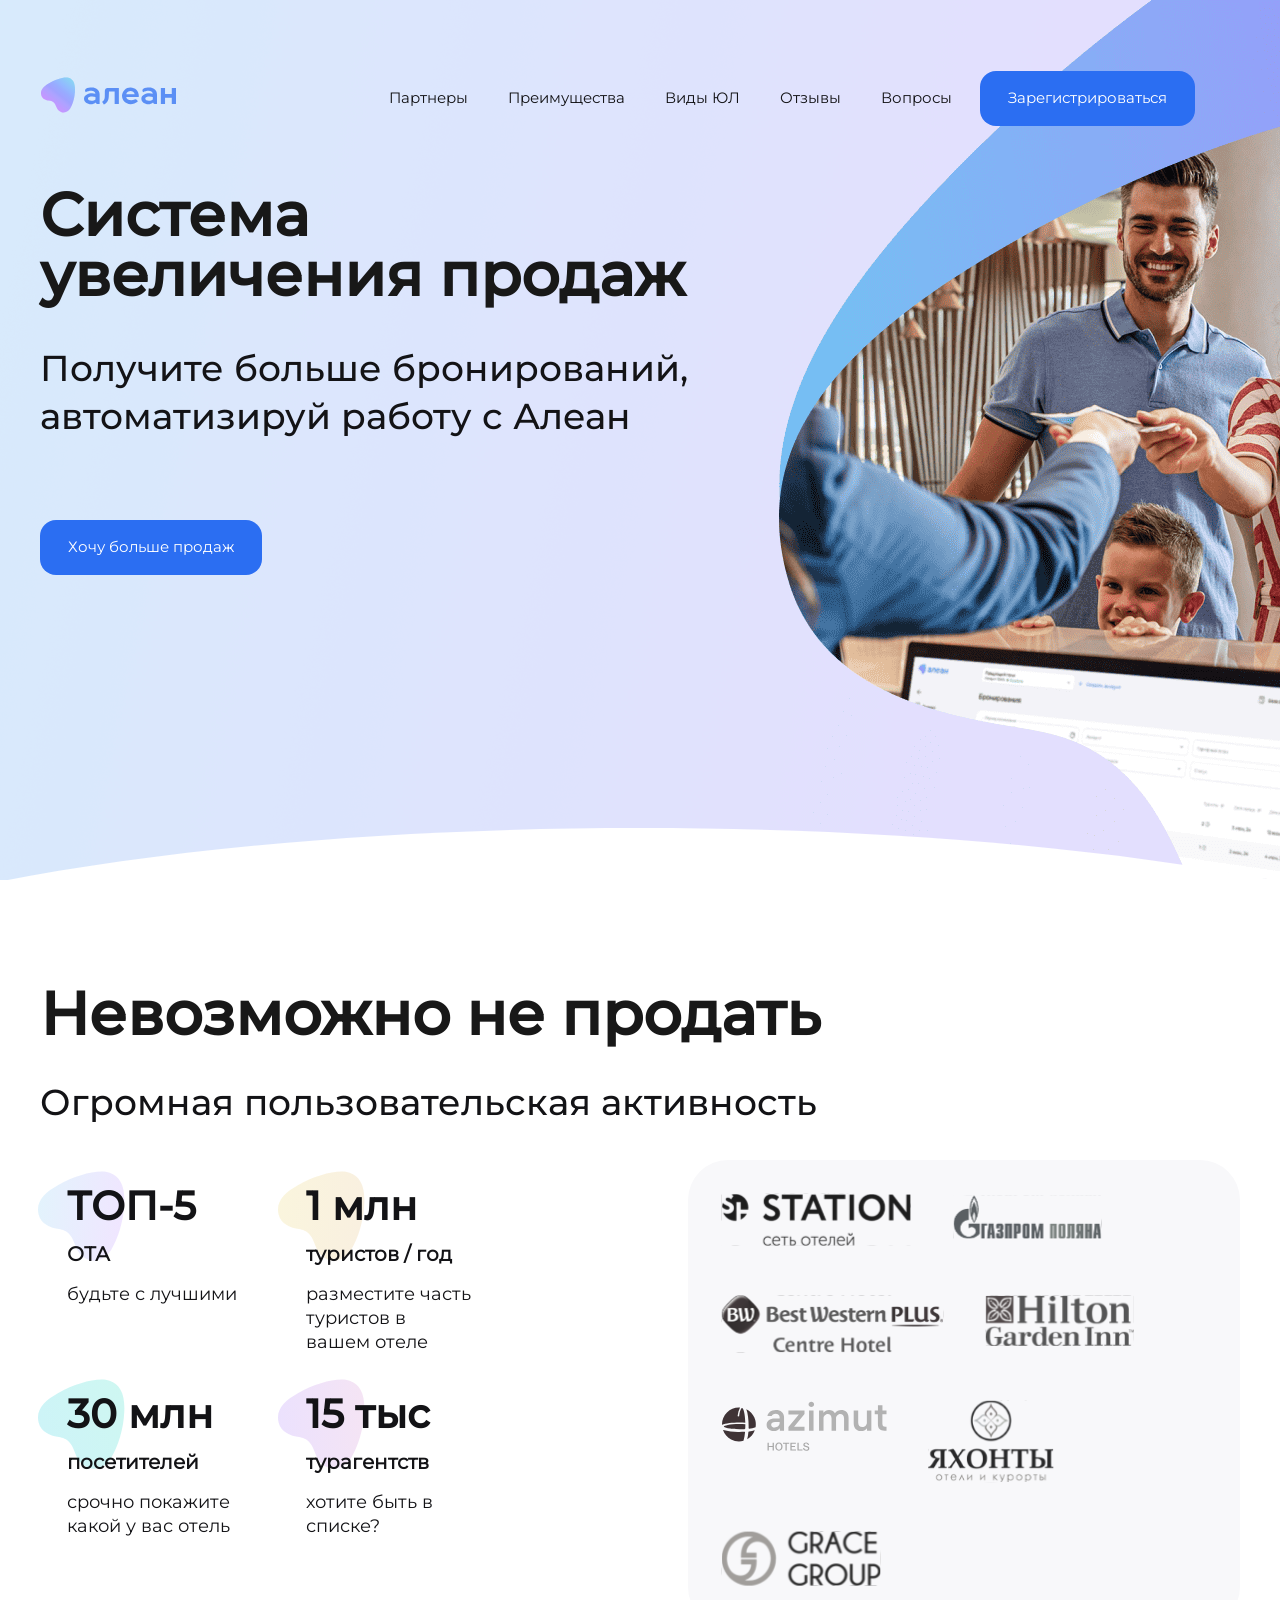
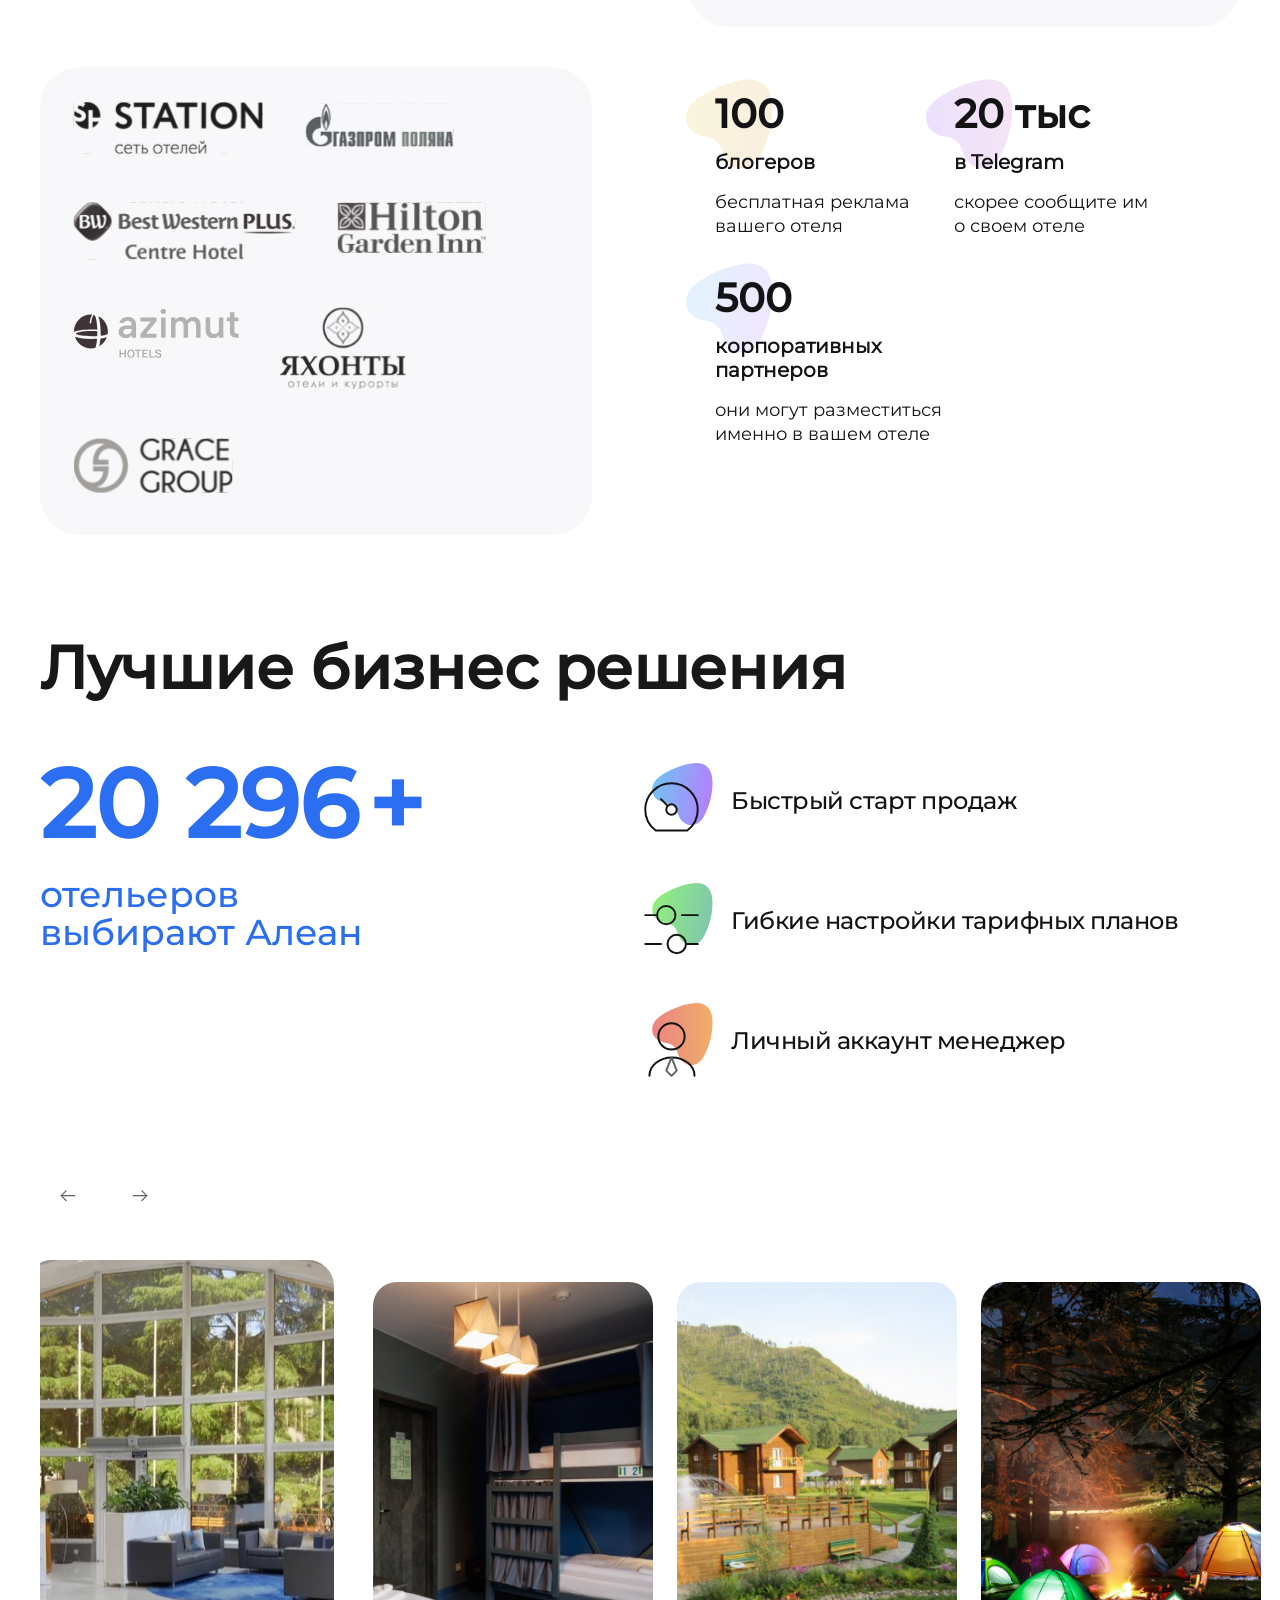
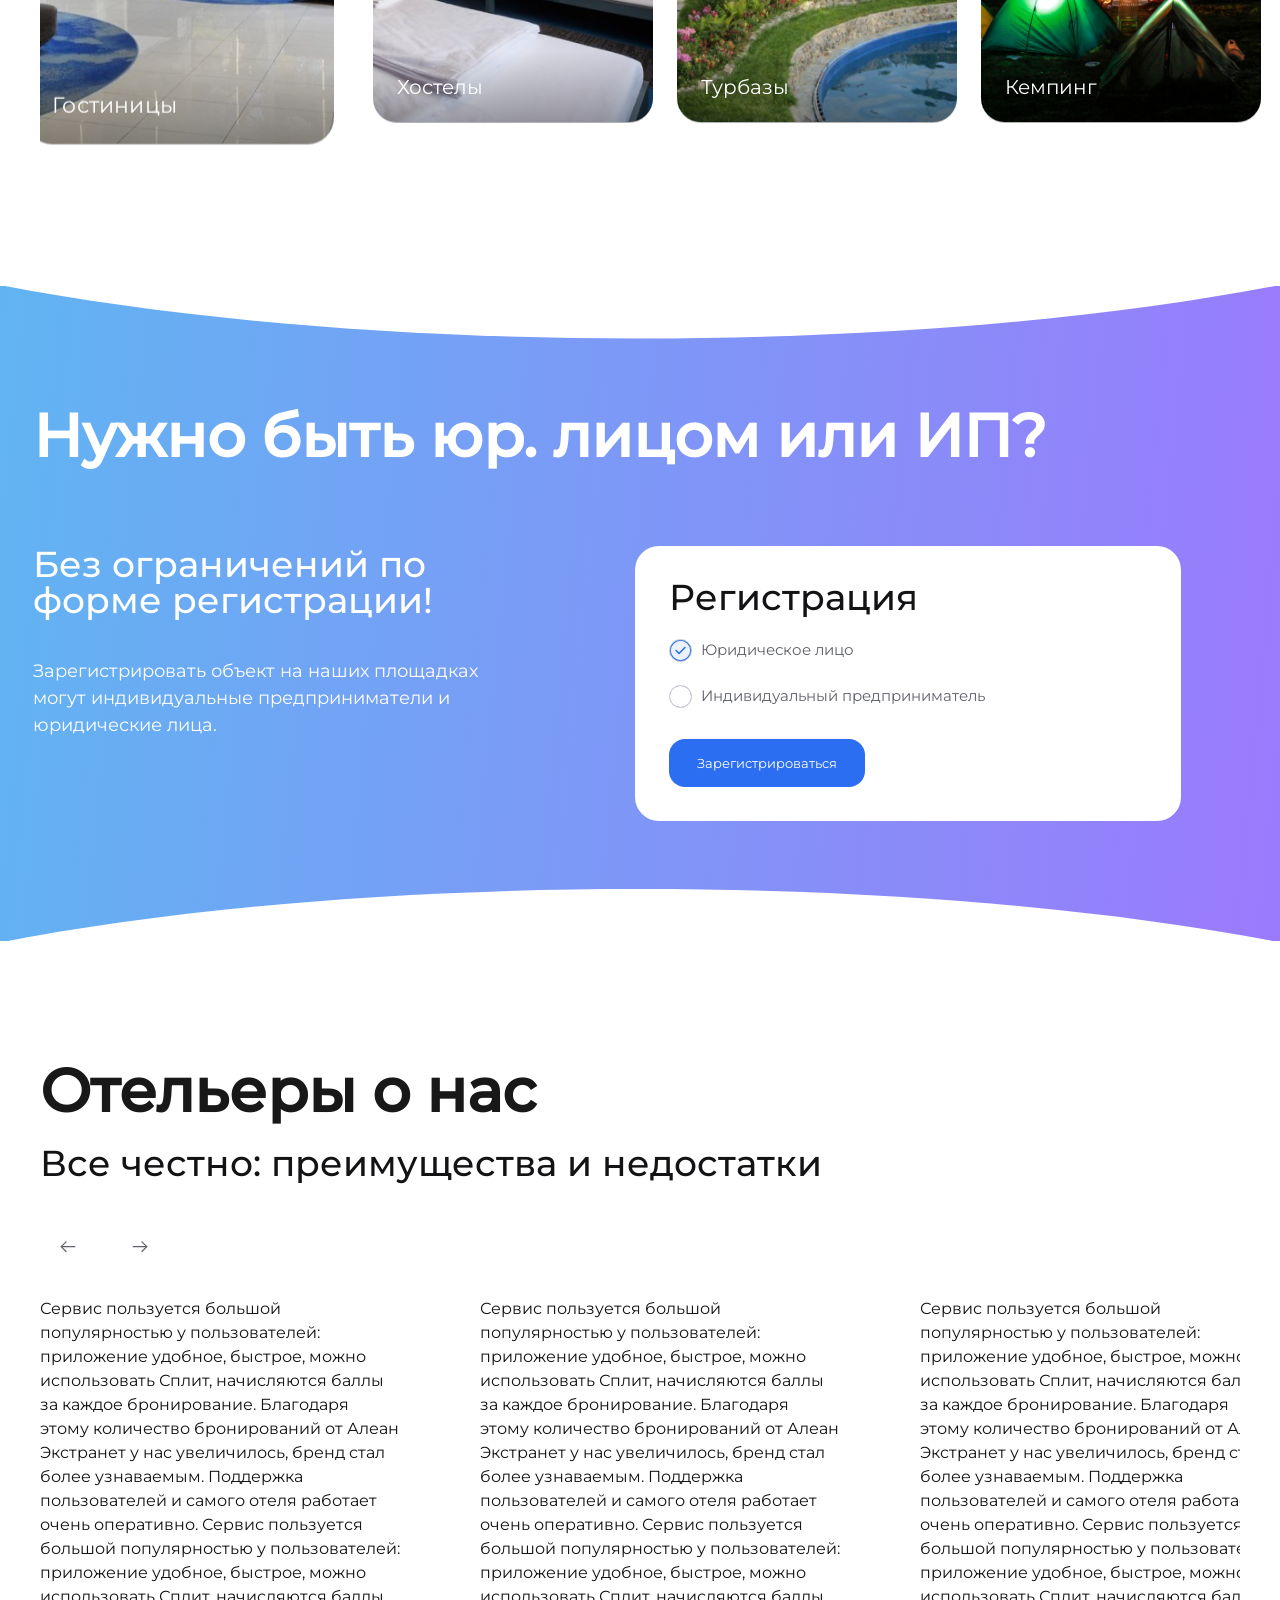
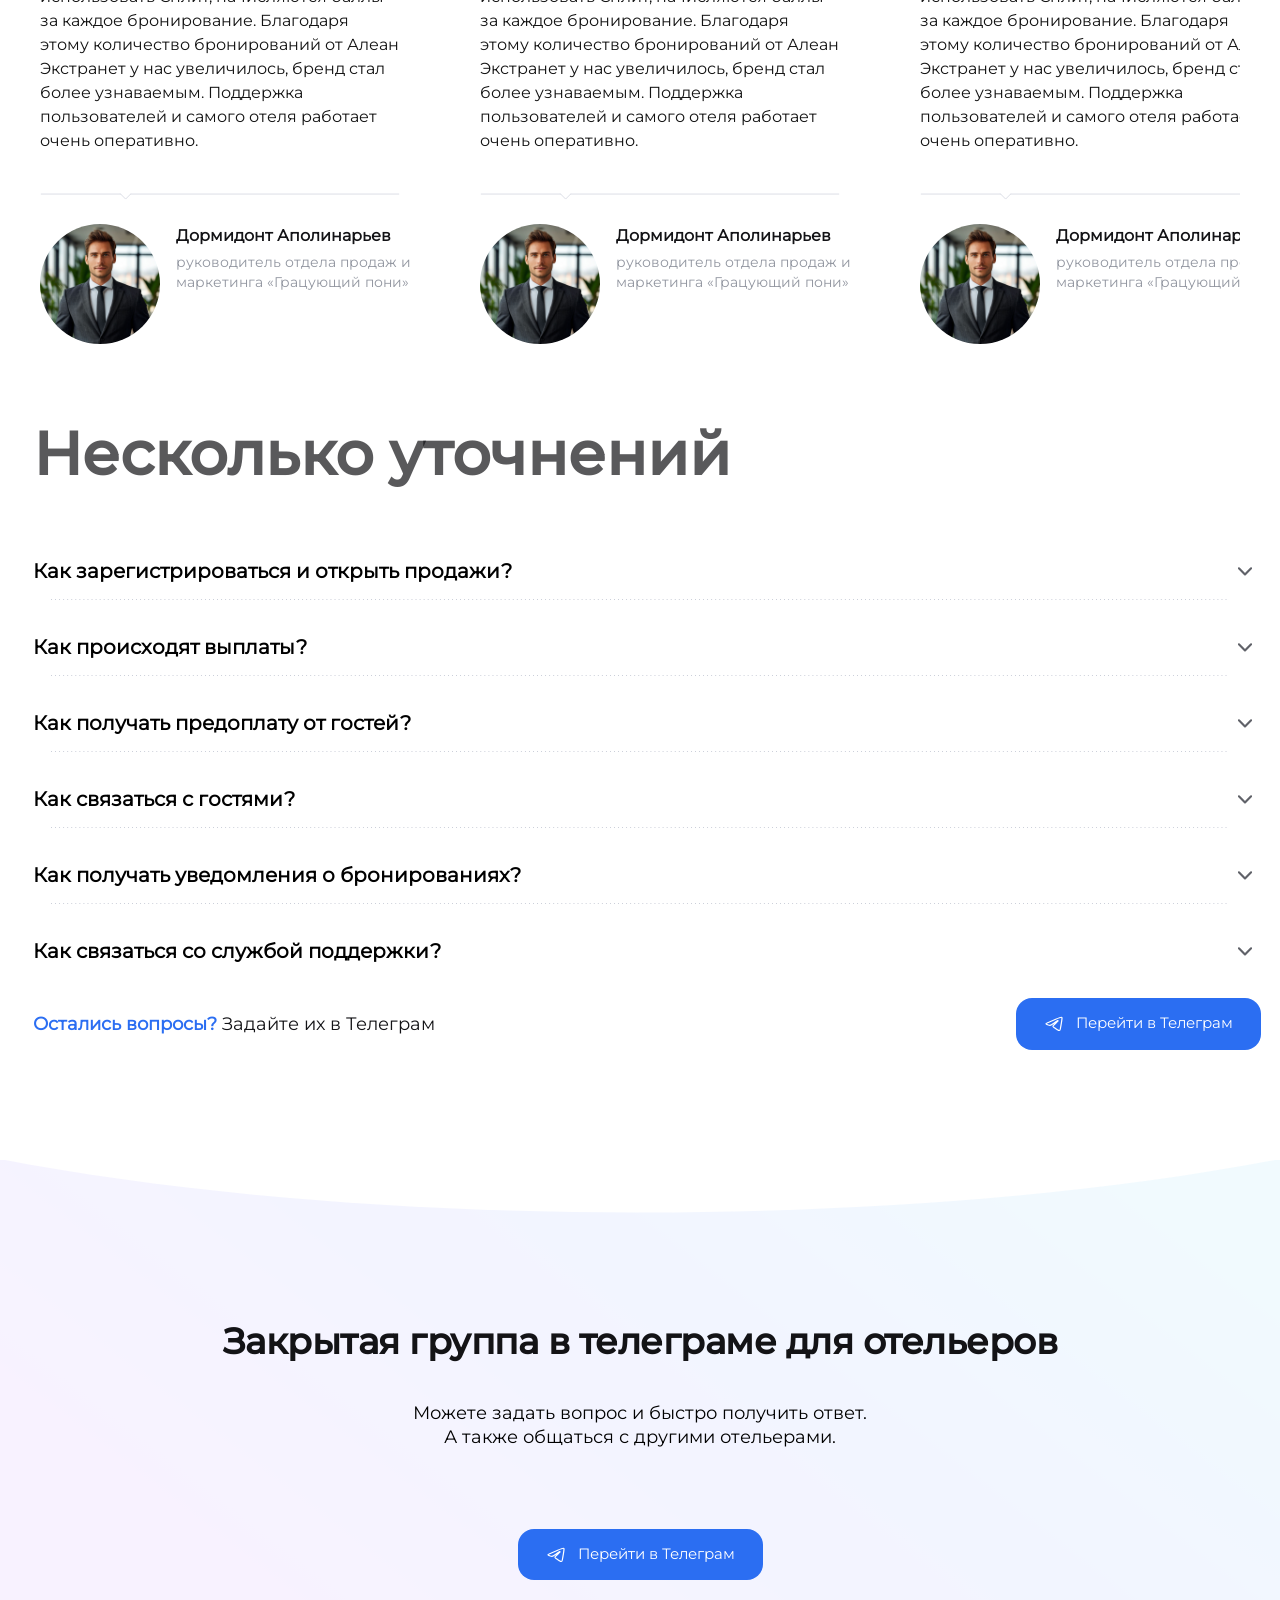
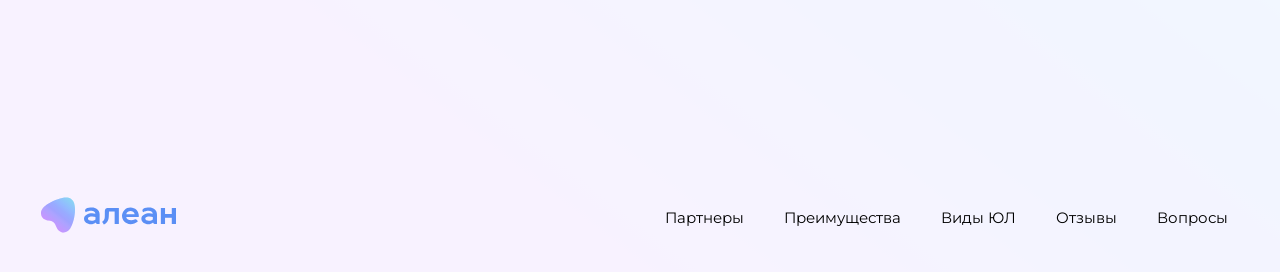
==== commit d66b8a4a: "Add debug logging and improve slider initialization process Co-authored-by: user <user@input.su>" ====
--- a/index.html
+++ b/index.html
@@ -1544,7 +1544,7 @@
     </footer>
     <script type="module" src="./assets/js/scroll.js"></script>
     <script src="./assets/js/main.js"></script>
-    <script type="module" src="./assets/js/slider.js"></script>
+    <script src="./assets/js/slider.js"></script>
     <script type="application/ld+json">
       {
         "@context": "https://schema.org",
